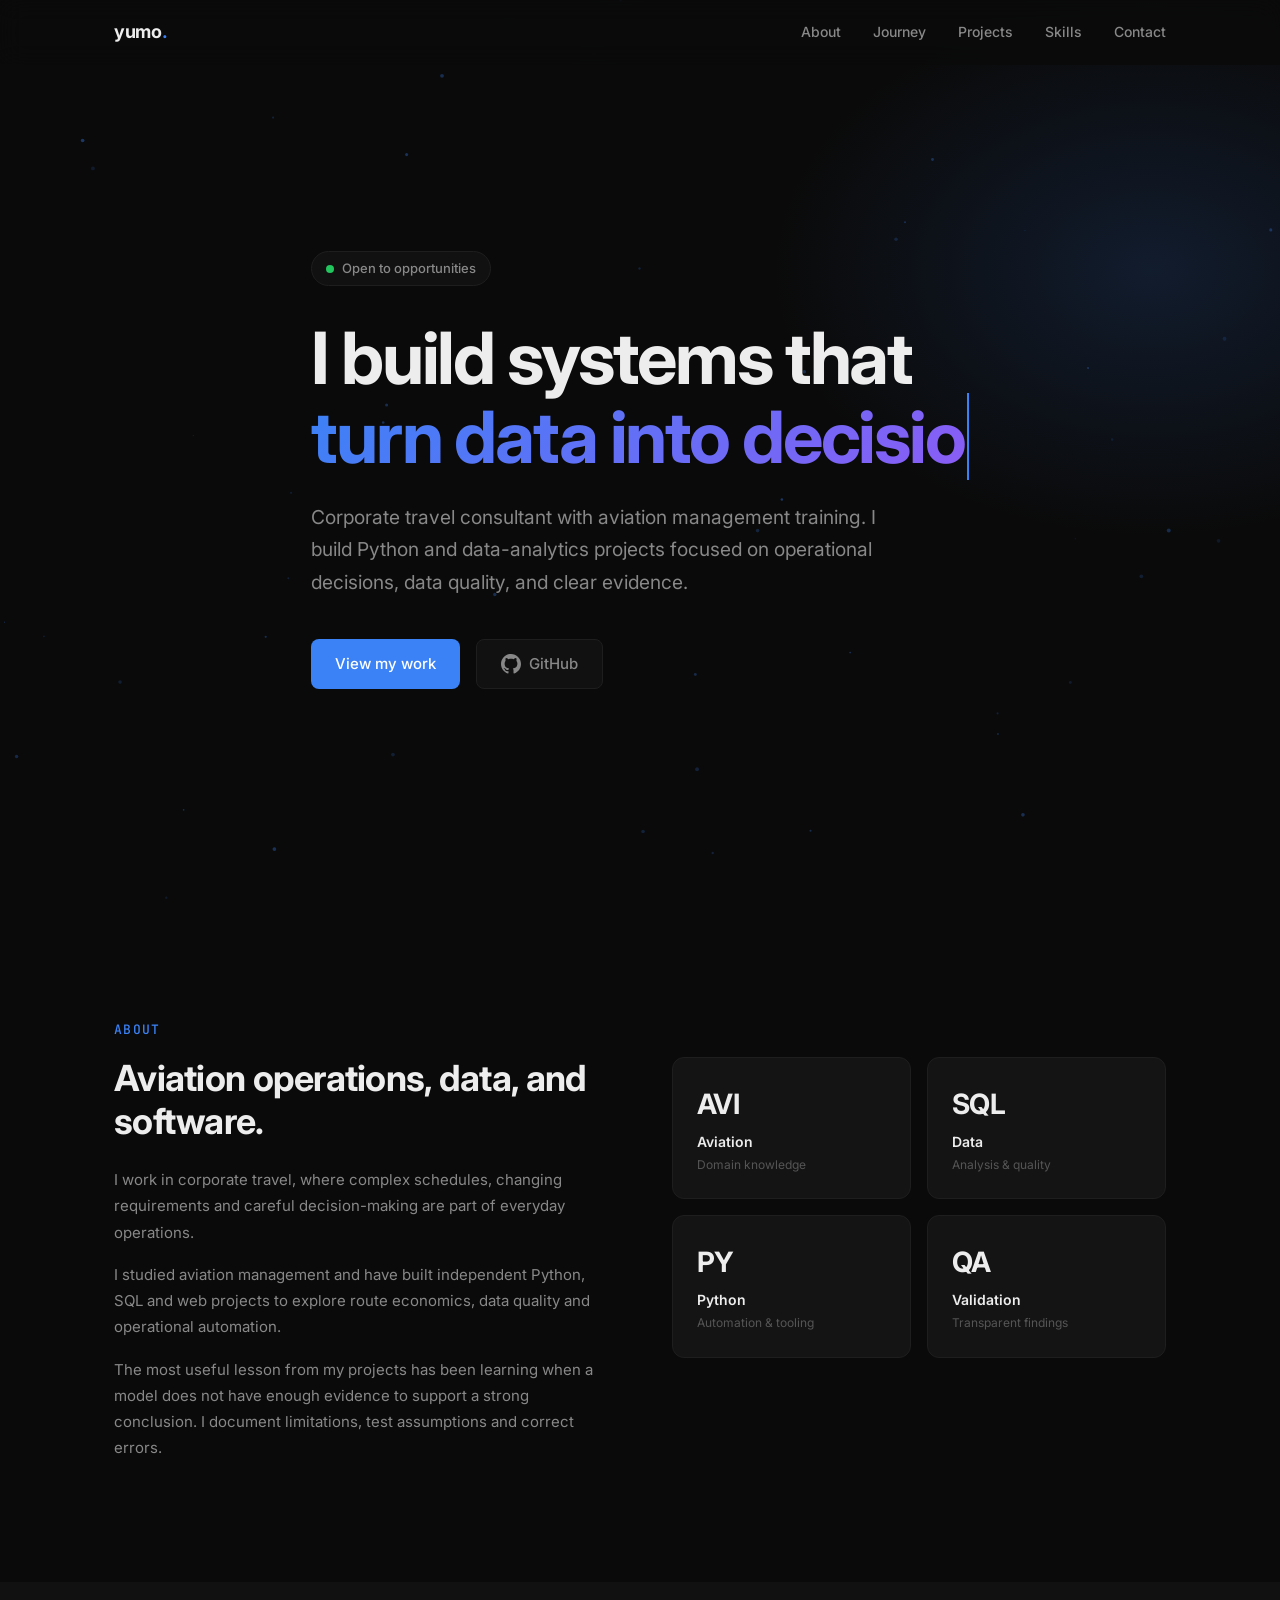
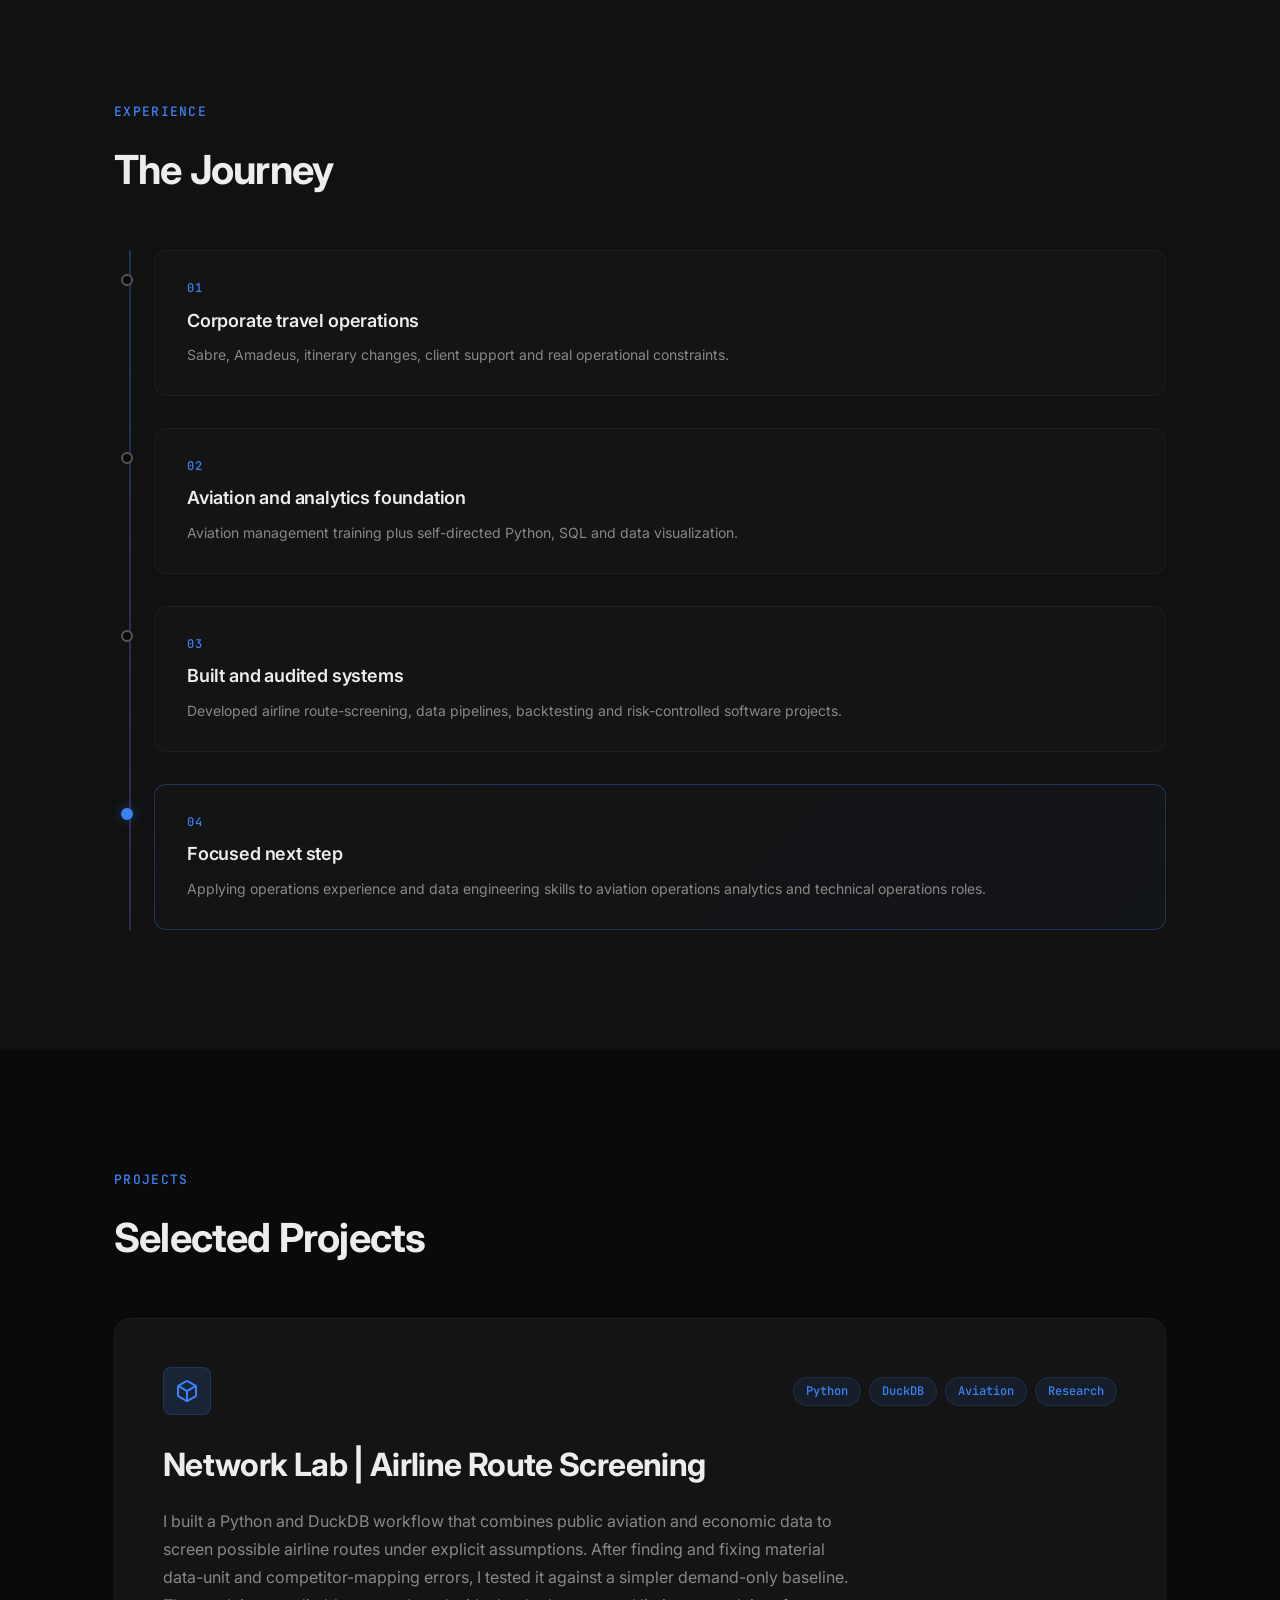
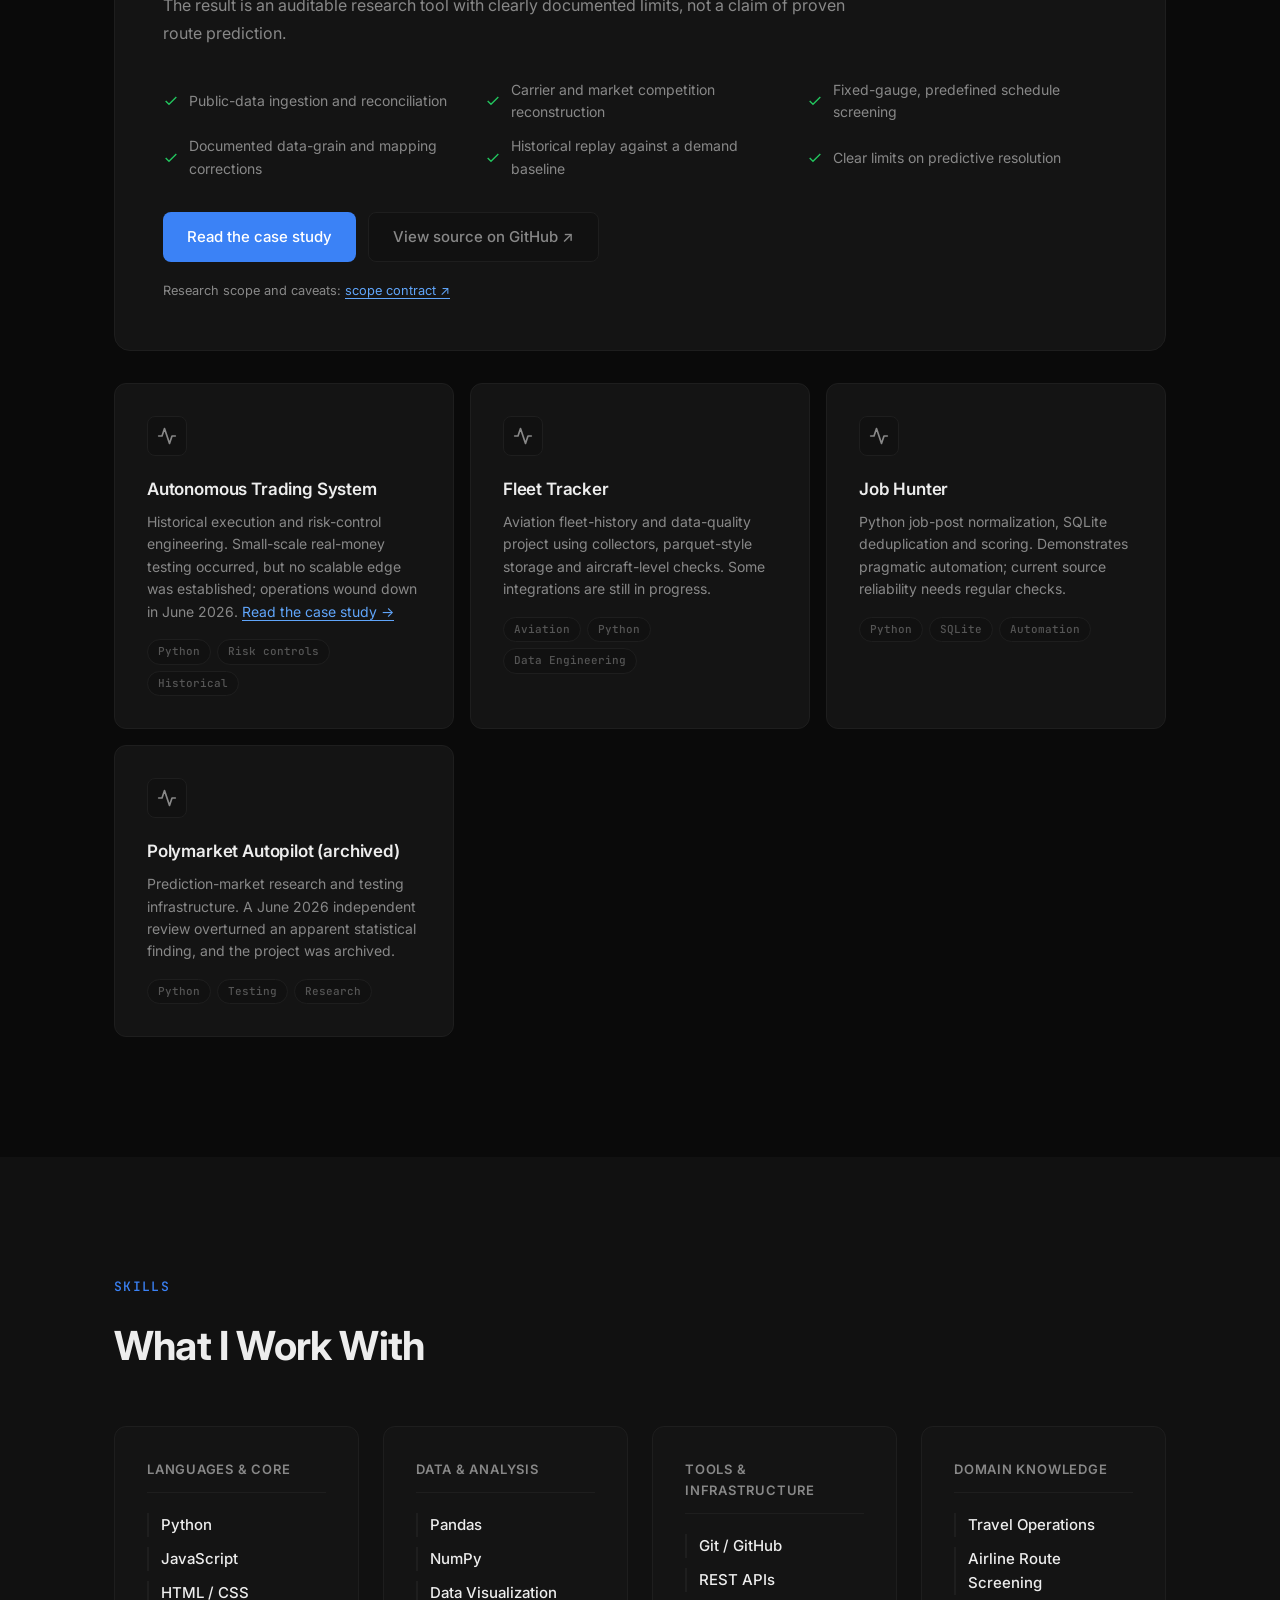
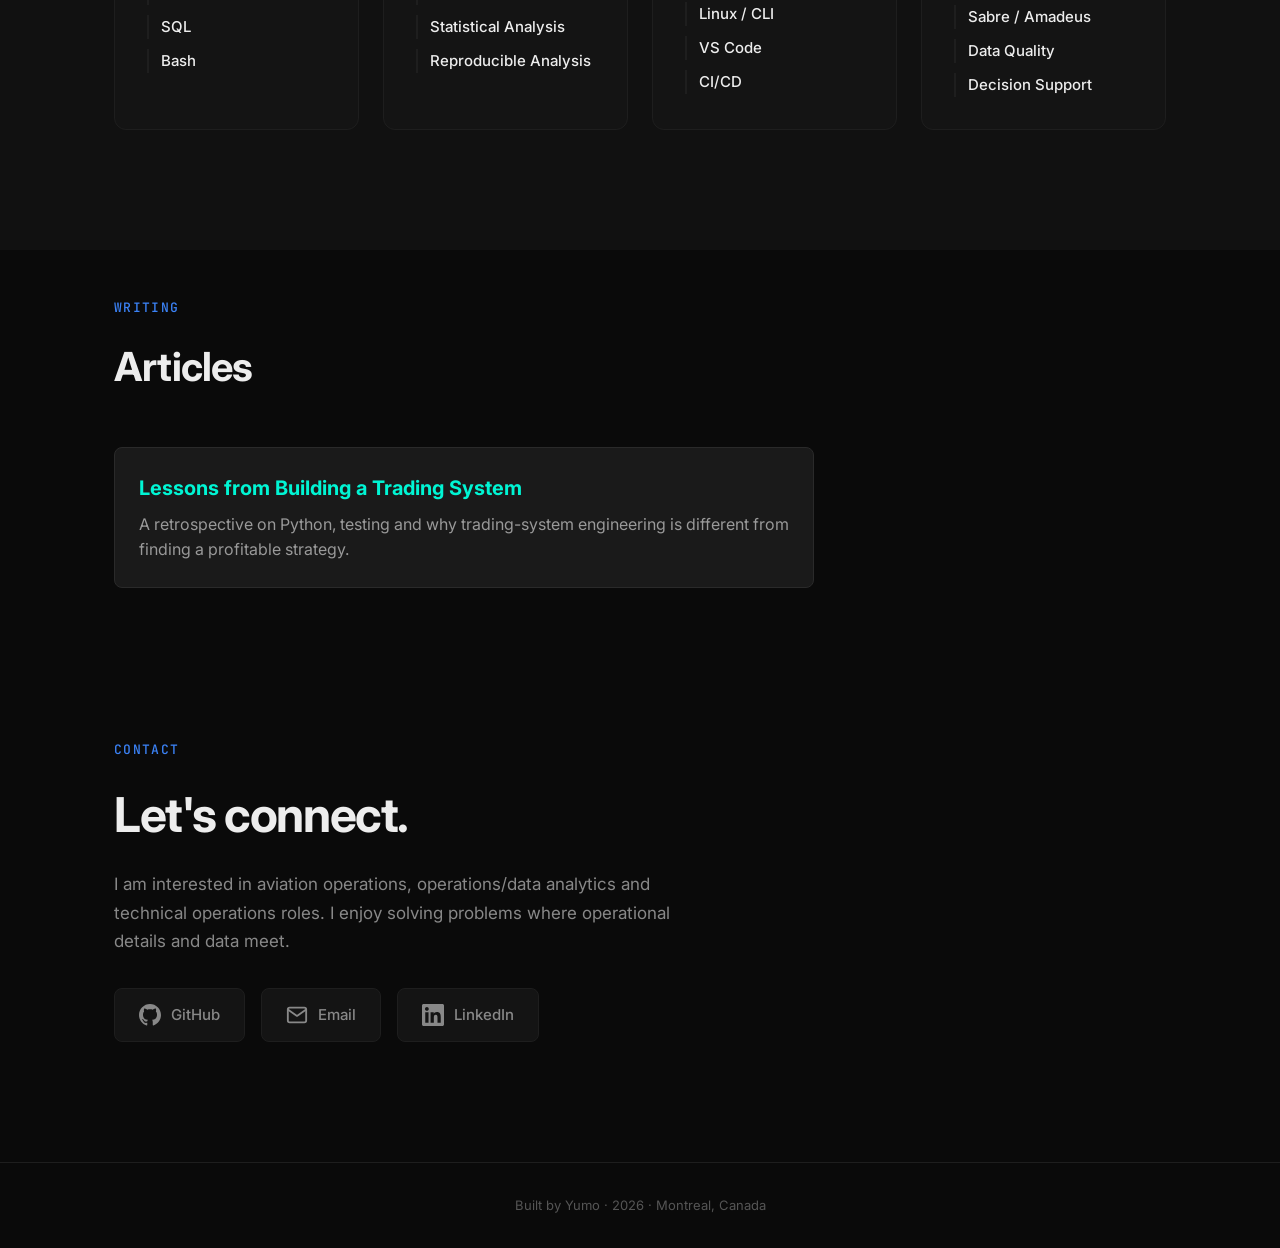
==== index.html @ 23a8e358 "Portfolio: publish archived ATS engineering case study" ====
<!DOCTYPE html>
<html lang="en">
<head>
<meta charset="utf-8"/>
<meta content="width=device-width, initial-scale=1.0" name="viewport"/>
<title>Yumo Xu | Aviation Operations &amp; Data Analytics</title>
<meta content="Yumo Xu — aviation operations and data analytics portfolio. Projects in airline route screening, Python, SQL, and decision-support systems." name="description"/>
<!-- Open Graph / Social Sharing -->
<meta content="website" property="og:type"/>
<meta content="https://yumorepos.github.io/" property="og:url"/>
<meta content="Yumo Xu | Aviation Operations &amp; Data Analytics" property="og:title"/>
<meta content="Aviation and operations experience meets practical Python, SQL, and reproducible data analytics." property="og:description"/>

<!-- Twitter Card -->
<meta content="summary" name="twitter:card"/>
<meta content="Yumo Xu | Aviation Operations &amp; Data Analytics" name="twitter:title"/>
<meta content="Projects in airline route screening, Python, SQL, and operational decision support." name="twitter:description"/>

<link href="https://fonts.googleapis.com" rel="preconnect"/>
<link crossorigin="" href="https://fonts.gstatic.com" rel="preconnect"/>
<link href="https://fonts.googleapis.com/css2?family=Inter:wght@400;500;600;700&amp;family=JetBrains+Mono:wght@400;500&amp;display=swap" rel="stylesheet"/>
<link href="style.css" rel="stylesheet"/>
<link href="data:image/svg+xml,&lt;svg xmlns='http://www.w3.org/2000/svg' viewBox='0 0 100 100'&gt;&lt;text y='.9em' font-size='90'&gt;⚡&lt;/text&gt;&lt;/svg&gt;" rel="icon"/>
</head>
<body>
<!-- Nav -->
<nav class="nav" id="nav">
<div class="nav-inner">
<a class="nav-logo" href="#">yumo<span class="accent">.</span></a>
<div class="nav-links">
<a href="#about">About</a>
<a href="#journey">Journey</a>
<a href="#projects">Projects</a>
<a href="#skills">Skills</a>
<a href="#contact">Contact</a>
</div>
<button aria-label="Menu" class="mobile-menu-btn" id="mobile-menu-btn">
<span></span><span></span><span></span>
</button>
</div>
<div class="mobile-menu" id="mobile-menu">
<a href="#about">About</a>
<a href="#journey">Journey</a>
<a href="#projects">Projects</a>
<a href="#skills">Skills</a>
<a href="#contact">Contact</a>
</div>
</nav>
<!-- Hero -->
<section class="hero" id="hero">
<canvas id="hero-particles"></canvas>
<div class="container hero-content">
<div class="hero-badge">
<span class="status-dot"></span>
        Open to opportunities
      </div>
<h1 class="hero-title">
        I build systems that<br/>
<span class="gradient-text typewriter" data-text="turn data into decisions."></span>
</h1>
<p class="hero-subtitle">Corporate travel consultant with aviation management training. I build Python and data-analytics projects focused on operational decisions, data quality, and clear evidence.</p>
<div class="hero-actions">
<a class="btn btn-primary" href="#projects">View my work</a>
<a class="btn btn-secondary" href="https://github.com/yumorepos" rel="noopener" target="_blank">
<svg fill="currentColor" height="20" viewbox="0 0 24 24" width="20"><path d="M12 0c-6.626 0-12 5.373-12 12 0 5.302 3.438 9.8 8.207 11.387.599.111.793-.261.793-.577v-2.234c-3.338.726-4.033-1.416-4.033-1.416-.546-1.387-1.333-1.756-1.333-1.756-1.089-.745.083-.729.083-.729 1.205.084 1.839 1.237 1.839 1.237 1.07 1.834 2.807 1.304 3.492.997.107-.775.418-1.305.762-1.604-2.665-.305-5.467-1.334-5.467-5.931 0-1.311.469-2.381 1.236-3.221-.124-.303-.535-1.524.117-3.176 0 0 1.008-.322 3.301 1.23.957-.266 1.983-.399 3.003-.404 1.02.005 2.047.138 3.006.404 2.291-1.552 3.297-1.23 3.297-1.23.653 1.653.242 2.874.118 3.176.77.84 1.235 1.911 1.235 3.221 0 4.609-2.807 5.624-5.479 5.921.43.372.823 1.102.823 2.222v3.293c0 .319.192.694.801.576 4.765-1.589 8.199-6.086 8.199-11.386 0-6.627-5.373-12-12-12z"></path></svg>
          GitHub
        </a>
</div>
</div>
<div class="hero-gradient"></div>
</section>
<!-- About -->
<section class="section" id="about">
<div class="container">
<div class="section-label">About</div>
<div class="about-grid">
<div class="about-content">
<h2>Aviation operations, data, and software.</h2>
<p>I work in corporate travel, where complex schedules, changing requirements and careful decision-making are part of everyday operations.</p>
<p>I studied aviation management and have built independent Python, SQL and web projects to explore route economics, data quality and operational automation.</p>
<p>The most useful lesson from my projects has been learning when a model does not have enough evidence to support a strong conclusion. I document limitations, test assumptions and correct errors.</p>
</div>
<div class="about-stats">
<div class="stat-card">
<div class="stat-number">AVI</div>
<div class="stat-label">Aviation</div>
<div class="stat-desc">Domain knowledge</div>
</div>
<div class="stat-card">
<div class="stat-number">SQL</div>
<div class="stat-label">Data</div>
<div class="stat-desc">Analysis &amp; quality</div>
</div>
<div class="stat-card">
<div class="stat-number">PY</div>
<div class="stat-label">Python</div>
<div class="stat-desc">Automation &amp; tooling</div>
</div>
<div class="stat-card">
<div class="stat-number">QA</div>
<div class="stat-label">Validation</div>
<div class="stat-desc">Transparent findings</div>
</div>
</div>
</div>
</div>
</section>
<!-- Journey / Timeline -->
<section class="section section-alt" id="journey">
<div class="container">
<div class="section-label">Experience</div>
<h2 class="section-title timeline-header">The Journey</h2>
<div class="timeline">
<div class="timeline-line"></div>
<div class="timeline-entries">
<div class="timeline-entry">
<div class="timeline-dot"></div>
<div class="timeline-card">
<div class="timeline-step">01</div>
<h3>Corporate travel operations</h3>
<p>Sabre, Amadeus, itinerary changes, client support and real operational constraints.</p>
</div>
</div>
<div class="timeline-entry">
<div class="timeline-dot"></div>
<div class="timeline-card">
<div class="timeline-step">02</div>
<h3>Aviation and analytics foundation</h3>
<p>Aviation management training plus self-directed Python, SQL and data visualization.</p>
</div>
</div>
<div class="timeline-entry">
<div class="timeline-dot"></div>
<div class="timeline-card">
<div class="timeline-step">03</div>
<h3>Built and audited systems</h3>
<p>Developed airline route-screening, data pipelines, backtesting and risk-controlled software projects.</p>
</div>
</div>
<div class="timeline-entry">
<div class="timeline-dot active"></div>
<div class="timeline-card active">
<div class="timeline-step">04</div>
<h3>Focused next step</h3>
<p>Applying operations experience and data engineering skills to aviation operations analytics and technical operations roles.</p>
</div>
</div>
</div>
</div>
</div>
</section>
<!-- Projects -->
<section class="section" id="projects">
<div class="container">
<div class="section-label">Projects</div>
<h2 class="section-title">Selected Projects</h2>
<!-- Featured Project -->
<div class="project-featured">
<div class="project-featured-header">
<div class="project-icon">
<svg fill="none" height="24" stroke="currentColor" stroke-linecap="round" stroke-linejoin="round" stroke-width="2" viewbox="0 0 24 24" width="24"><path d="M21 16V8a2 2 0 0 0-1-1.73l-7-4a2 2 0 0 0-2 0l-7 4A2 2 0 0 0 3 8v8a2 2 0 0 0 1 1.73l7 4a2 2 0 0 0 2 0l7-4A2 2 0 0 0 21 16z"></path><polyline points="3.27 6.96 12 12.01 20.73 6.96"></polyline><line x1="12" x2="12" y1="22.08" y2="12"></line></svg>
</div>
<div class="project-tags">
<span class="tag">Python</span>
<span class="tag">DuckDB</span>
<span class="tag">Aviation</span>
<span class="tag">Research</span>
</div>
</div>
<h3 class="project-featured-title">Network Lab | Airline Route Screening</h3>
<p class="project-featured-desc">I built a Python and DuckDB workflow that combines public aviation and economic data to screen possible airline routes under explicit assumptions. After finding and fixing material data-unit and competitor-mapping errors, I tested it against a simpler demand-only baseline. The result is an auditable research tool with clearly documented limits, not a claim of proven route prediction.</p>
<div class="project-features">
<div class="feature"><svg fill="none" height="16" stroke="currentColor" stroke-width="2" viewbox="0 0 24 24" width="16"><polyline points="20 6 9 17 4 12"></polyline></svg> Public-data ingestion and reconciliation</div>
<div class="feature"><svg fill="none" height="16" stroke="currentColor" stroke-width="2" viewbox="0 0 24 24" width="16"><polyline points="20 6 9 17 4 12"></polyline></svg> Carrier and market competition reconstruction</div>
<div class="feature"><svg fill="none" height="16" stroke="currentColor" stroke-width="2" viewbox="0 0 24 24" width="16"><polyline points="20 6 9 17 4 12"></polyline></svg> Fixed-gauge, predefined schedule screening</div>
<div class="feature"><svg fill="none" height="16" stroke="currentColor" stroke-width="2" viewbox="0 0 24 24" width="16"><polyline points="20 6 9 17 4 12"></polyline></svg> Documented data-grain and mapping corrections</div>
<div class="feature"><svg fill="none" height="16" stroke="currentColor" stroke-width="2" viewbox="0 0 24 24" width="16"><polyline points="20 6 9 17 4 12"></polyline></svg> Historical replay against a demand baseline</div>
<div class="feature"><svg fill="none" height="16" stroke="currentColor" stroke-width="2" viewbox="0 0 24 24" width="16"><polyline points="20 6 9 17 4 12"></polyline></svg> Clear limits on predictive resolution</div>
</div>
<div class="project-actions">
<a class="btn btn-primary" href="network-lab.html">Read the case study</a>
<a class="btn btn-secondary" href="https://github.com/yumorepos/network-lab" rel="noopener" target="_blank">View source on GitHub ↗</a>
</div><p class="featured-evidence">Research scope and caveats: <a href="https://github.com/yumorepos/network-lab/blob/main/docs/FINAL_SCOPE_CONTRACT.md" rel="noopener noreferrer" target="_blank">scope contract ↗</a></p>
</div>
<!-- More Projects -->
<div class="projects-grid"><div class="project-card"><div class="project-card-icon">
<svg fill="none" height="20" stroke="currentColor" stroke-linecap="round" stroke-linejoin="round" stroke-width="2" viewbox="0 0 24 24" width="20"><polyline points="22 12 18 12 15 21 9 3 6 12 2 12"></polyline></svg>
</div><h4><a href="https://github.com/yumorepos/autonomous-trading-system" rel="noopener" target="_blank">Autonomous Trading System</a></h4><p>Historical execution and risk-control engineering. Small-scale real-money testing occurred, but no scalable edge was established; operations wound down in June 2026. <a class="case-inline-link" href="case-study.html">Read the case study →</a></p><div class="project-card-tags"><span class="tag-sm">Python</span><span class="tag-sm">Risk controls</span><span class="tag-sm">Historical</span></div></div><div class="project-card"><div class="project-card-icon">
<svg fill="none" height="20" stroke="currentColor" stroke-linecap="round" stroke-linejoin="round" stroke-width="2" viewbox="0 0 24 24" width="20"><polyline points="22 12 18 12 15 21 9 3 6 12 2 12"></polyline></svg>
</div><h4><a href="https://github.com/yumorepos/fleet-tracker" rel="noopener" target="_blank">Fleet Tracker</a></h4><p>Aviation fleet-history and data-quality project using collectors, parquet-style storage and aircraft-level checks. Some integrations are still in progress.</p><div class="project-card-tags"><span class="tag-sm">Aviation</span><span class="tag-sm">Python</span><span class="tag-sm">Data Engineering</span></div></div><div class="project-card"><div class="project-card-icon">
<svg fill="none" height="20" stroke="currentColor" stroke-linecap="round" stroke-linejoin="round" stroke-width="2" viewbox="0 0 24 24" width="20"><polyline points="22 12 18 12 15 21 9 3 6 12 2 12"></polyline></svg>
</div><h4><a href="https://github.com/yumorepos/job-hunter" rel="noopener" target="_blank">Job Hunter</a></h4><p>Python job-post normalization, SQLite deduplication and scoring. Demonstrates pragmatic automation; current source reliability needs regular checks.</p><div class="project-card-tags"><span class="tag-sm">Python</span><span class="tag-sm">SQLite</span><span class="tag-sm">Automation</span></div></div><div class="project-card"><div class="project-card-icon">
<svg fill="none" height="20" stroke="currentColor" stroke-linecap="round" stroke-linejoin="round" stroke-width="2" viewbox="0 0 24 24" width="20"><polyline points="22 12 18 12 15 21 9 3 6 12 2 12"></polyline></svg>
</div><h4><a href="https://github.com/yumorepos/polymarket-autopilot" rel="noopener" target="_blank">Polymarket Autopilot (archived)</a></h4><p>Prediction-market research and testing infrastructure. A June 2026 independent review overturned an apparent statistical finding, and the project was archived.</p><div class="project-card-tags"><span class="tag-sm">Python</span><span class="tag-sm">Testing</span><span class="tag-sm">Research</span></div></div></div>
</div>
</section>
<!-- Skills -->
<section class="section section-alt" id="skills">
<div class="container">
<div class="section-label">Skills</div>
<h2 class="section-title">What I Work With</h2>
<div class="skills-grid">
<div class="skill-group">
<h4>Languages &amp; Core</h4>
<div class="skill-items">
<div class="skill-item">Python</div>
<div class="skill-item">JavaScript</div>
<div class="skill-item">HTML / CSS</div>
<div class="skill-item">SQL</div>
<div class="skill-item">Bash</div>
</div>
</div>
<div class="skill-group">
<h4>Data &amp; Analysis</h4>
<div class="skill-items">
<div class="skill-item">Pandas</div>
<div class="skill-item">NumPy</div>
<div class="skill-item">Data Visualization</div>
<div class="skill-item">Statistical Analysis</div>
<div class="skill-item">Reproducible Analysis</div>
</div>
</div>
<div class="skill-group">
<h4>Tools &amp; Infrastructure</h4>
<div class="skill-items">
<div class="skill-item">Git / GitHub</div>
<div class="skill-item">REST APIs</div>
<div class="skill-item">Linux / CLI</div>
<div class="skill-item">VS Code</div>
<div class="skill-item">CI/CD</div>
</div>
</div>
<div class="skill-group">
<h4>Domain Knowledge</h4>
<div class="skill-items">
<div class="skill-item">Travel Operations</div>
<div class="skill-item">Airline Route Screening</div>
<div class="skill-item">Sabre / Amadeus</div>
<div class="skill-item">Data Quality</div>
<div class="skill-item">Decision Support</div>
</div>
</div>
</div>
</div>
</section>
<!-- Writing -->
<section class="section" style="padding-top:3rem;padding-bottom:2rem;">
<div class="container">
<div class="section-label">Writing</div>
<h2 class="section-title">Articles</h2>
<div style="max-width:700px;">
<a href="https://www.linkedin.com/feed/update/urn:li:activity:7436191286480498688/" rel="noopener" style="display:block;padding:1.5rem;background:#1a1a1a;border-radius:8px;border:1px solid #2a2a2a;text-decoration:none;transition:all 0.2s;" target="_blank">
<h3 style="color:#00f5d4;margin:0 0 0.5rem 0;font-size:1.25rem;">Lessons from Building a Trading System</h3>
<p style="color:#999;margin:0;line-height:1.6;">A retrospective on Python, testing and why trading-system engineering is different from finding a profitable strategy.</p>
</a>
</div>
</div>
</section>
<!-- Contact -->
<section class="section" id="contact">
<div class="container">
<div class="contact-block">
<div class="section-label">Contact</div>
<h2>Let's connect.</h2>
<p>I am interested in aviation operations, operations/data analytics and technical operations roles. I enjoy solving problems where operational details and data meet.</p>
<div class="contact-links">
<a class="contact-link" href="https://github.com/yumorepos" rel="noopener" target="_blank">
<svg fill="currentColor" height="22" viewbox="0 0 24 24" width="22"><path d="M12 0c-6.626 0-12 5.373-12 12 0 5.302 3.438 9.8 8.207 11.387.599.111.793-.261.793-.577v-2.234c-3.338.726-4.033-1.416-4.033-1.416-.546-1.387-1.333-1.756-1.333-1.756-1.089-.745.083-.729.083-.729 1.205.084 1.839 1.237 1.839 1.237 1.07 1.834 2.807 1.304 3.492.997.107-.775.418-1.305.762-1.604-2.665-.305-5.467-1.334-5.467-5.931 0-1.311.469-2.381 1.236-3.221-.124-.303-.535-1.524.117-3.176 0 0 1.008-.322 3.301 1.23.957-.266 1.983-.399 3.003-.404 1.02.005 2.047.138 3.006.404 2.291-1.552 3.297-1.23 3.297-1.23.653 1.653.242 2.874.118 3.176.77.84 1.235 1.911 1.235 3.221 0 4.609-2.807 5.624-5.479 5.921.43.372.823 1.102.823 2.222v3.293c0 .319.192.694.801.576 4.765-1.589 8.199-6.086 8.199-11.386 0-6.627-5.373-12-12-12z"></path></svg>
            GitHub
          </a>
<a class="contact-link" href="mailto:Yumo.hsu@gmail.com">
<svg fill="none" height="22" stroke="currentColor" stroke-linecap="round" stroke-linejoin="round" stroke-width="2" viewbox="0 0 24 24" width="22"><path d="M4 4h16c1.1 0 2 .9 2 2v12c0 1.1-.9 2-2 2H4c-1.1 0-2-.9-2-2V6c0-1.1.9-2 2-2z"></path><polyline points="22,6 12,13 2,6"></polyline></svg>
            Email
          </a>
<a class="contact-link" href="https://linkedin.com/in/yumo-xu-1589b7326" rel="noopener" target="_blank">
<svg fill="currentColor" height="22" viewbox="0 0 24 24" width="22"><path d="M20.447 20.452h-3.554v-5.569c0-1.328-.027-3.037-1.852-3.037-1.853 0-2.136 1.445-2.136 2.939v5.667H9.351V9h3.414v1.561h.046c.477-.9 1.637-1.85 3.37-1.85 3.601 0 4.267 2.37 4.267 5.455v6.286zM5.337 7.433c-1.144 0-2.063-.926-2.063-2.065 0-1.138.92-2.063 2.063-2.063 1.14 0 2.064.925 2.064 2.063 0 1.139-.925 2.065-2.064 2.065zm1.782 13.019H3.555V9h3.564v11.452zM22.225 0H1.771C.792 0 0 .774 0 1.729v20.542C0 23.227.792 24 1.771 24h20.451C23.2 24 24 23.227 24 22.271V1.729C24 .774 23.2 0 22.222 0h.003z"></path></svg>
            LinkedIn
          </a>
</div>
</div>
</div>
</section>
<!-- Footer -->
<footer class="footer">
<div class="container">
<p>Built by Yumo · <span id="year"></span> · Montreal, Canada</p>
</div>
</footer>
<script src="main.js"></script>
</body>
</html>
---- style.css ----
/* ============================================
   YUMO — Portfolio Styles
   Design: Minimal, dark, developer-focused
   Inspired by: linear.app, vercel.com
   ============================================ */

/* --- Reset & Base --- */
*, *::before, *::after {
  margin: 0;
  padding: 0;
  box-sizing: border-box;
}

:root {
  --bg: #0a0a0a;
  --bg-elevated: #111111;
  --bg-card: #141414;
  --bg-card-hover: #1a1a1a;
  --border: #1e1e1e;
  --border-hover: #2a2a2a;
  --text: #ededed;
  --text-secondary: #888888;
  --text-tertiary: #555555;
  --accent: #3b82f6;
  --accent-hover: #60a5fa;
  --accent-glow: rgba(59, 130, 246, 0.15);
  --gradient-1: #3b82f6;
  --gradient-2: #8b5cf6;
  --green: #22c55e;
  --radius: 8px;
  --radius-lg: 12px;
  --radius-xl: 16px;
  --font: 'Inter', -apple-system, BlinkMacSystemFont, 'Segoe UI', sans-serif;
  --mono: 'JetBrains Mono', 'Fira Code', monospace;
  --max-width: 1100px;
  --transition: 0.2s ease;
}

html {
  scroll-behavior: smooth;
  -webkit-font-smoothing: antialiased;
  -moz-osx-font-smoothing: grayscale;
}

body {
  font-family: var(--font);
  background: var(--bg);
  color: var(--text);
  line-height: 1.6;
  overflow-x: hidden;
}

a {
  color: inherit;
  text-decoration: none;
}

img {
  max-width: 100%;
  display: block;
}

/* --- Utilities --- */
.container {
  max-width: var(--max-width);
  margin: 0 auto;
  padding: 0 24px;
}

.gradient-text {
  background: linear-gradient(135deg, var(--gradient-1), var(--gradient-2));
  -webkit-background-clip: text;
  -webkit-text-fill-color: transparent;
  background-clip: text;
}

.accent {
  color: var(--accent);
}

/* --- Page Load Animation --- */
body:not(.loaded) .hero-content {
  opacity: 0;
  transform: translateY(30px);
}

body.loaded .hero-content {
  opacity: 1;
  transform: translateY(0);
  transition: opacity 0.8s ease, transform 0.8s ease;
}

/* --- Nav --- */
.nav {
  position: fixed;
  top: 0;
  left: 0;
  right: 0;
  z-index: 100;
  background: rgba(10, 10, 10, 0.8);
  backdrop-filter: blur(12px);
  -webkit-backdrop-filter: blur(12px);
  border-bottom: 1px solid var(--border);
  transition: background var(--transition);
}

.nav-inner {
  max-width: var(--max-width);
  margin: 0 auto;
  padding: 0 24px;
  height: 64px;
  display: flex;
  align-items: center;
  justify-content: space-between;
}

.nav-logo {
  font-weight: 700;
  font-size: 1.125rem;
  letter-spacing: -0.02em;
  transition: text-shadow 0.3s ease;
}

.nav-logo:hover {
  text-shadow: 0 0 12px var(--accent-glow), 0 0 24px rgba(59, 130, 246, 0.1);
}

.nav-links {
  display: flex;
  gap: 32px;
}

.nav-links a {
  font-size: 0.875rem;
  color: var(--text-secondary);
  transition: color var(--transition);
  font-weight: 500;
}

.nav-links a:hover {
  color: var(--text);
}

/* Mobile menu button */
.mobile-menu-btn {
  display: none;
  flex-direction: column;
  gap: 5px;
  background: none;
  border: none;
  cursor: pointer;
  padding: 4px;
}

.mobile-menu-btn span {
  display: block;
  width: 20px;
  height: 2px;
  background: var(--text-secondary);
  border-radius: 2px;
  transition: all 0.3s ease;
}

.mobile-menu-btn.active span:nth-child(1) {
  transform: rotate(45deg) translate(5px, 5px);
}

.mobile-menu-btn.active span:nth-child(2) {
  opacity: 0;
}

.mobile-menu-btn.active span:nth-child(3) {
  transform: rotate(-45deg) translate(5px, -5px);
}

.mobile-menu {
  display: none;
  flex-direction: column;
  padding: 16px 24px 24px;
  gap: 16px;
  border-top: 1px solid var(--border);
}

.mobile-menu.active {
  display: flex;
}

.mobile-menu a {
  font-size: 1rem;
  color: var(--text-secondary);
  font-weight: 500;
  transition: color var(--transition);
}

.mobile-menu a:hover {
  color: var(--text);
}

/* --- Hero --- */
.hero {
  overflow: hidden; /* Clamps the decorative radial glow on narrow screens */
  min-height: 100vh;
  display: flex;
  align-items: center;
  position: relative;
  padding: 120px 0 80px;
}

#hero-particles {
  position: absolute;
  top: 0;
  left: 0;
  width: 100%;
  height: 100%;
  pointer-events: none;
  z-index: 0;
}

.hero-content {
  position: relative;
  z-index: 1;
}

.hero-badge {
  display: inline-flex;
  align-items: center;
  gap: 8px;
  padding: 6px 14px;
  background: var(--bg-elevated);
  border: 1px solid var(--border);
  border-radius: 999px;
  font-size: 0.8125rem;
  color: var(--text-secondary);
  font-weight: 500;
  margin-bottom: 32px;
}

.status-dot {
  width: 8px;
  height: 8px;
  background: var(--green);
  border-radius: 50%;
  animation: pulse 2s ease-in-out infinite;
}

@keyframes pulse {
  0%, 100% { opacity: 1; }
  50% { opacity: 0.4; }
}

.hero-title {
  font-size: clamp(2.5rem, 6vw, 4.5rem);
  font-weight: 700;
  letter-spacing: -0.03em;
  line-height: 1.1;
  margin-bottom: 24px;
}

/* Typewriter cursor */
.typewriter {
  border-right: 2px solid var(--accent);
  padding-right: 2px;
  animation: blink-cursor 0.8s step-end infinite;
}

.typewriter.typing-done {
  animation: blink-cursor 1s step-end infinite;
}

@keyframes blink-cursor {
  50% { border-color: transparent; }
}

.hero-subtitle {
  font-size: clamp(1rem, 2vw, 1.2rem);
  color: var(--text-secondary);
  max-width: 600px;
  line-height: 1.7;
  margin-bottom: 40px;
}

.hero-actions {
  display: flex;
  gap: 16px;
  flex-wrap: wrap;
}

.hero-gradient {
  position: absolute;
  top: 0;
  right: -20%;
  width: 60%;
  height: 60%;
  background: radial-gradient(ellipse at center, var(--accent-glow) 0%, transparent 70%);
  pointer-events: none;
  z-index: 0;
}

/* --- Buttons --- */
.btn {
  display: inline-flex;
  align-items: center;
  gap: 8px;
  padding: 12px 24px;
  border-radius: var(--radius);
  font-size: 0.9375rem;
  font-weight: 500;
  font-family: var(--font);
  cursor: pointer;
  transition: all var(--transition);
  border: none;
  text-decoration: none;
}

.btn-primary {
  background: var(--accent);
  color: white;
}

.btn-primary:hover {
  background: var(--accent-hover);
  transform: translateY(-1px);
  box-shadow: 0 4px 20px rgba(59, 130, 246, 0.3);
}

.btn-secondary {
  background: var(--bg-elevated);
  color: var(--text-secondary);
  border: 1px solid var(--border);
}

.btn-secondary:hover {
  color: var(--text);
  border-color: var(--border-hover);
  transform: translateY(-1px);
}

/* --- Sections --- */
.section {
  padding: 120px 0;
}

.section-alt {
  background: var(--bg-elevated);
}

.section-label {
  font-family: var(--mono);
  font-size: 0.8125rem;
  font-weight: 500;
  color: var(--accent);
  text-transform: uppercase;
  letter-spacing: 0.1em;
  margin-bottom: 16px;
}

.section-title {
  font-size: clamp(1.75rem, 4vw, 2.5rem);
  font-weight: 700;
  letter-spacing: -0.02em;
  margin-bottom: 48px;
}

/* --- About --- */
.about-grid {
  display: grid;
  grid-template-columns: 1fr 1fr;
  gap: 64px;
  align-items: start;
}

.about-content h2 {
  font-size: clamp(1.75rem, 3.5vw, 2.25rem);
  font-weight: 700;
  letter-spacing: -0.02em;
  margin-bottom: 24px;
  line-height: 1.2;
}

.about-content p {
  color: var(--text-secondary);
  margin-bottom: 16px;
  line-height: 1.75;
  font-size: 0.9375rem;
}

.about-content p:last-child {
  margin-bottom: 0;
}

.about-stats {
  display: grid;
  grid-template-columns: 1fr 1fr;
  gap: 16px;
}

.stat-card {
  background: var(--bg-card);
  border: 1px solid var(--border);
  border-radius: var(--radius-lg);
  padding: 24px;
  transition: border-color var(--transition), box-shadow var(--transition), transform var(--transition);
}

.stat-card:hover {
  border-color: var(--border-hover);
  box-shadow: 0 4px 24px rgba(59, 130, 246, 0.08);
  transform: translateY(-2px);
}

.stat-number {
  font-size: 1.75rem;
  font-weight: 700;
  letter-spacing: -0.02em;
  margin-bottom: 4px;
}

.stat-label {
  font-size: 0.875rem;
  font-weight: 600;
  margin-bottom: 2px;
}

.stat-desc {
  font-size: 0.75rem;
  color: var(--text-tertiary);
}

/* --- Timeline / Journey --- */
.timeline {
  position: relative;
  padding-left: 40px;
}

.timeline-line {
  position: absolute;
  left: 15px;
  top: 0;
  bottom: 0;
  width: 2px;
  background: linear-gradient(to bottom, var(--accent), var(--gradient-2));
  opacity: 0.3;
}

.timeline-entries {
  display: flex;
  flex-direction: column;
  gap: 32px;
}

.timeline-entry {
  position: relative;
}

.timeline-dot {
  position: absolute;
  left: -33px;
  top: 24px;
  width: 12px;
  height: 12px;
  border-radius: 50%;
  background: var(--bg);
  border: 2px solid var(--text-tertiary);
  z-index: 1;
  transition: all 0.3s ease;
}

.timeline-dot.active {
  border-color: var(--accent);
  background: var(--accent);
  box-shadow: 0 0 12px rgba(59, 130, 246, 0.4);
}

.timeline-card {
  background: var(--bg-card);
  border: 1px solid var(--border);
  border-radius: var(--radius-lg);
  padding: 28px 32px;
  transition: border-color var(--transition), box-shadow var(--transition), transform var(--transition);
}

.timeline-card:hover {
  border-color: var(--border-hover);
  box-shadow: 0 4px 24px rgba(59, 130, 246, 0.06);
  transform: translateX(4px);
}

.timeline-card.active {
  border-color: rgba(59, 130, 246, 0.3);
  background: linear-gradient(135deg, var(--bg-card) 0%, rgba(59, 130, 246, 0.03) 100%);
}

.timeline-step {
  font-family: var(--mono);
  font-size: 0.75rem;
  font-weight: 500;
  color: var(--accent);
  margin-bottom: 8px;
  letter-spacing: 0.05em;
}

.timeline-card h3 {
  font-size: 1.125rem;
  font-weight: 600;
  margin-bottom: 8px;
  letter-spacing: -0.01em;
}

.timeline-card p {
  font-size: 0.875rem;
  color: var(--text-secondary);
  line-height: 1.7;
}

/* --- Projects --- */
.project-featured {
  background: var(--bg-card);
  border: 1px solid var(--border);
  border-radius: var(--radius-xl);
  padding: 48px;
  margin-bottom: 32px;
  transition: border-color var(--transition), box-shadow var(--transition);
}

.project-featured:hover {
  border-color: var(--border-hover);
  box-shadow: 0 8px 32px rgba(59, 130, 246, 0.08);
}

.project-featured-header {
  display: flex;
  align-items: center;
  justify-content: space-between;
  margin-bottom: 24px;
  flex-wrap: wrap;
  gap: 16px;
}

.project-icon {
  width: 48px;
  height: 48px;
  background: var(--accent-glow);
  border: 1px solid rgba(59, 130, 246, 0.2);
  border-radius: var(--radius);
  display: flex;
  align-items: center;
  justify-content: center;
  color: var(--accent);
}

.project-tags {
  display: flex;
  gap: 8px;
  flex-wrap: wrap;
}

.tag {
  padding: 4px 12px;
  background: rgba(59, 130, 246, 0.1);
  border: 1px solid rgba(59, 130, 246, 0.15);
  border-radius: 999px;
  font-size: 0.75rem;
  font-weight: 500;
  color: var(--accent);
  font-family: var(--mono);
}

.project-featured-title {
  font-size: clamp(1.5rem, 3vw, 2rem);
  font-weight: 700;
  letter-spacing: -0.02em;
  margin-bottom: 16px;
}

.project-featured-desc {
  color: var(--text-secondary);
  font-size: 1rem;
  line-height: 1.75;
  margin-bottom: 32px;
  max-width: 700px;
}

.project-features {
  display: grid;
  grid-template-columns: repeat(auto-fit, minmax(250px, 1fr));
  gap: 12px;
  margin-bottom: 32px;
}

.feature {
  display: flex;
  align-items: center;
  gap: 10px;
  font-size: 0.875rem;
  color: var(--text-secondary);
}

.feature svg {
  color: var(--green);
  flex-shrink: 0;
}

.project-actions {
  display: flex;
  gap: 12px;
}

/* Project cards grid */
.projects-grid {
  display: grid;
  grid-template-columns: repeat(auto-fit, minmax(300px, 1fr));
  gap: 16px;
}

.project-card {
  background: var(--bg-card);
  border: 1px solid var(--border);
  border-radius: var(--radius-lg);
  padding: 32px;
  transition: all var(--transition);
}

.project-card:hover {
  border-color: var(--border-hover);
  transform: translateY(-4px);
  box-shadow: 0 8px 32px rgba(59, 130, 246, 0.1);
}

.project-card-icon {
  width: 40px;
  height: 40px;
  background: var(--bg-elevated);
  border: 1px solid var(--border);
  border-radius: var(--radius);
  display: flex;
  align-items: center;
  justify-content: center;
  color: var(--text-secondary);
  margin-bottom: 20px;
}

.project-card h4 {
  font-size: 1.0625rem;
  font-weight: 600;
  margin-bottom: 8px;
  letter-spacing: -0.01em;
}

.project-card p {
  font-size: 0.875rem;
  color: var(--text-secondary);
  line-height: 1.6;
  margin-bottom: 16px;
}

.project-card-tags {
  display: flex;
  gap: 6px;
  flex-wrap: wrap;
}

.tag-sm {
  padding: 3px 10px;
  background: var(--bg-elevated);
  border: 1px solid var(--border);
  border-radius: 999px;
  font-size: 0.6875rem;
  color: var(--text-tertiary);
  font-family: var(--mono);
  font-weight: 500;
}

/* --- Skills --- */
.skills-grid {
  display: grid;
  grid-template-columns: repeat(auto-fit, minmax(240px, 1fr));
  gap: 24px;
}

.skill-group {
  background: var(--bg-card);
  border: 1px solid var(--border);
  border-radius: var(--radius-lg);
  padding: 32px;
  transition: border-color var(--transition), box-shadow var(--transition), transform var(--transition);
}

.skill-group:hover {
  border-color: var(--border-hover);
  box-shadow: 0 4px 24px rgba(59, 130, 246, 0.06);
  transform: translateY(-2px);
}

.skill-group h4 {
  font-size: 0.8125rem;
  font-weight: 600;
  text-transform: uppercase;
  letter-spacing: 0.06em;
  color: var(--text-secondary);
  margin-bottom: 20px;
  padding-bottom: 12px;
  border-bottom: 1px solid var(--border);
}

.skill-items {
  display: flex;
  flex-direction: column;
  gap: 10px;
}

.skill-item {
  font-size: 0.9375rem;
  font-weight: 500;
  color: var(--text);
  padding-left: 12px;
  border-left: 2px solid var(--border);
  transition: border-color var(--transition), padding-left var(--transition);
}

.skill-item:hover {
  border-left-color: var(--accent);
  padding-left: 16px;
}

/* --- Contact --- */
.contact-block {
  max-width: 600px;
}

.contact-block h2 {
  font-size: clamp(2rem, 4vw, 3rem);
  font-weight: 700;
  letter-spacing: -0.03em;
  margin-bottom: 16px;
}

.contact-block p {
  color: var(--text-secondary);
  font-size: 1.0625rem;
  line-height: 1.7;
  margin-bottom: 32px;
}

.contact-links {
  display: flex;
  gap: 16px;
  flex-wrap: wrap;
}

.contact-link {
  display: inline-flex;
  align-items: center;
  gap: 10px;
  padding: 14px 24px;
  background: var(--bg-card);
  border: 1px solid var(--border);
  border-radius: var(--radius);
  font-size: 0.9375rem;
  font-weight: 500;
  color: var(--text-secondary);
  transition: all var(--transition);
}

.contact-link:hover {
  color: var(--text);
  border-color: var(--border-hover);
  transform: translateY(-2px);
  box-shadow: 0 4px 16px rgba(59, 130, 246, 0.08);
}

/* --- Footer --- */
.footer {
  padding: 32px 0;
  border-top: 1px solid var(--border);
}

.footer p {
  font-size: 0.8125rem;
  color: var(--text-tertiary);
  text-align: center;
}

/* --- Scroll Animations --- */
.fade-in {
  opacity: 0;
  transform: translateY(24px);
  transition: opacity 0.6s ease, transform 0.6s ease;
}

.fade-in.visible {
  opacity: 1;
  transform: translateY(0);
}

/* --- Selection --- */
::selection {
  background: var(--accent);
  color: white;
}

/* --- Scrollbar --- */
::-webkit-scrollbar {
  width: 8px;
}

::-webkit-scrollbar-track {
  background: var(--bg);
}

::-webkit-scrollbar-thumb {
  background: var(--border-hover);
  border-radius: 4px;
}

::-webkit-scrollbar-thumb:hover {
  background: var(--text-tertiary);
}

/* ============================================
   Responsive
   ============================================ */

@media (max-width: 768px) {
  .nav-links {
    display: none;
  }

  .mobile-menu-btn {
    display: flex;
  }

  .hero {
    padding: 100px 0 60px;
  }

  .hero-title {
    font-size: 2.25rem;
  }

  .about-grid {
    grid-template-columns: 1fr;
    gap: 48px;
  }

  .about-stats {
    grid-template-columns: 1fr 1fr;
    gap: 12px;
  }

  .project-featured {
    padding: 28px;
  }

  .project-features {
    grid-template-columns: 1fr;
  }

  .projects-grid {
    grid-template-columns: 1fr;
  }

  .skills-grid {
    grid-template-columns: 1fr 1fr;
    gap: 12px;
  }

  .skill-group {
    padding: 24px;
  }

  .section {
    padding: 80px 0;
  }

  .contact-links {
    flex-direction: column;
  }

  .contact-link {
    justify-content: center;
  }

  /* Timeline mobile */
  .timeline {
    padding-left: 32px;
  }

  .timeline-line {
    left: 11px;
  }

  .timeline-dot {
    left: -27px;
    width: 10px;
    height: 10px;
  }

  .timeline-card {
    padding: 20px 24px;
  }
}

@media (max-width: 480px) {
  .about-stats {
    grid-template-columns: 1fr;
  }

  .skills-grid {
    grid-template-columns: 1fr;
  }

  .hero-actions {
    flex-direction: column;
  }

  .btn {
    justify-content: center;
    width: 100%;
  }

  .stat-card {
    padding: 20px;
  }
}


/* Network Lab case study — matching the existing portfolio system */
.featured-evidence { margin-top: 1.2rem; font-size: .8rem; color: var(--text-secondary); }
.featured-evidence a, .case-inline-link { color: var(--accent-hover); text-decoration: underline; text-underline-offset: 3px; }
.case-page { overflow-x: hidden; }
.case-nav .case-back { color: var(--text-secondary); font-size: .88rem; }
.case-nav .case-back:hover { color: var(--text); }
.case-main { padding: 64px 0 0; }
.case-container { max-width: 920px; }
.case-hero { padding: 88px 0 42px; }
.case-hero h1 { font-size: clamp(3.2rem, 9vw, 5.6rem); line-height: 1.08; font-weight: 700; letter-spacing: -.055em; margin: 14px 0 22px; }
.case-dot { color: var(--accent); }
.case-lede { font-size: clamp(1.14rem, 2.6vw, 1.42rem); max-width: 720px; line-height: 1.5; color: var(--text-secondary); }
.case-tags { display: flex; flex-wrap: wrap; gap: 9px; margin-top: 27px; }
.case-actions { display: flex; flex-wrap: wrap; align-items: center; gap: 12px; margin-top: 32px; }
.case-snapshot { display: grid; grid-template-columns: repeat(3, minmax(0, 1fr)); border: 1px solid var(--border-hover); background: var(--bg-card); border-radius: var(--radius-xl); overflow: hidden; margin: 0 0 68px; }
.case-snapshot > div { padding: 22px 23px; min-width: 0; }
.case-snapshot > div + div { border-left: 1px solid var(--border-hover); }
.case-mini-label { display: block; color: var(--accent-hover); font: 500 .7rem/1.4 var(--mono); letter-spacing: .11em; margin-bottom: 10px; }
.case-snapshot strong { display: block; font-size: .91rem; font-weight: 600; line-height: 1.45; }
.case-article { max-width: 780px; margin: 0 auto; }
.case-article section { margin-bottom: 58px; }
.case-article h2 { font-size: clamp(1.3rem, 2.8vw, 1.7rem); font-weight: 700; letter-spacing: -.025em; margin-bottom: 17px; line-height: 1.32; }
.case-article p { font-size: .99rem; color: var(--text-secondary); line-height: 1.9; margin-bottom: 16px; }
.case-article strong { color: var(--text); font-weight: 600; }
.case-article em { color: var(--text); }
.case-process { display: grid; grid-template-columns: repeat(3, minmax(0,1fr)); border: 1px solid var(--border-hover); border-radius: var(--radius-lg); background: var(--bg-card); margin-top: 26px; overflow: hidden; }
.case-process > div { display: flex; flex-direction: column; gap: 9px; padding: 22px; min-width: 0; }
.case-process > div + div { border-left: 1px solid var(--border-hover); }
.case-process span { color: var(--accent-hover); font: 500 .8rem var(--mono); }
.case-process strong { font-size: .92rem; line-height: 1.35; }
.case-process small { color: var(--text-secondary); font-size: .75rem; line-height: 1.5; }
.case-article .case-finding { background: linear-gradient(130deg, rgba(59,130,246,.11),rgba(139,92,246,.04)); border: 1px solid rgba(59,130,246,.23); border-radius: var(--radius-xl); padding: 33px 35px 23px; margin-left: -10px; margin-right: -10px; }
.case-method { border-top: 1px solid var(--border-hover); padding-top: 36px; }
.case-source-links { display: flex; gap: 14px 26px; flex-wrap: wrap; padding-top: 8px; }
.case-source-links a { color: var(--accent-hover); font-size: .88rem; text-decoration: underline; text-underline-offset: 4px; }
.case-bottom-cta { display: flex; justify-content: space-between; align-items: center; flex-wrap: wrap; gap: 22px; border-top: 1px solid var(--border-hover); padding: 33px 0 80px; }
.case-bottom-cta h2 { font-size: 1.45rem; }
@media (max-width: 768px) {
  .case-hero { padding: 64px 0 35px; }
  .case-snapshot { grid-template-columns: 1fr; margin-bottom: 50px; }
  .case-snapshot > div { padding: 17px 20px; }
  .case-snapshot > div + div { border-left: 0; border-top: 1px solid var(--border-hover); }
  .case-process { grid-template-columns: 1fr; }
  .case-process > div { padding: 16px 20px; }
  .case-process > div + div { border-left: 0; border-top: 1px solid var(--border-hover); }
  .case-article .case-finding { padding: 26px 24px 15px; margin-left: 0; margin-right: 0; }
  .case-article section { margin-bottom: 45px; }
  .case-actions a { width: 100%; justify-content: center; }
}
@media (prefers-reduced-motion: reduce) {
  *, *::before, *::after { scroll-behavior: auto !important; animation-duration: .01ms !important; transition-duration: .01ms !important; }
}
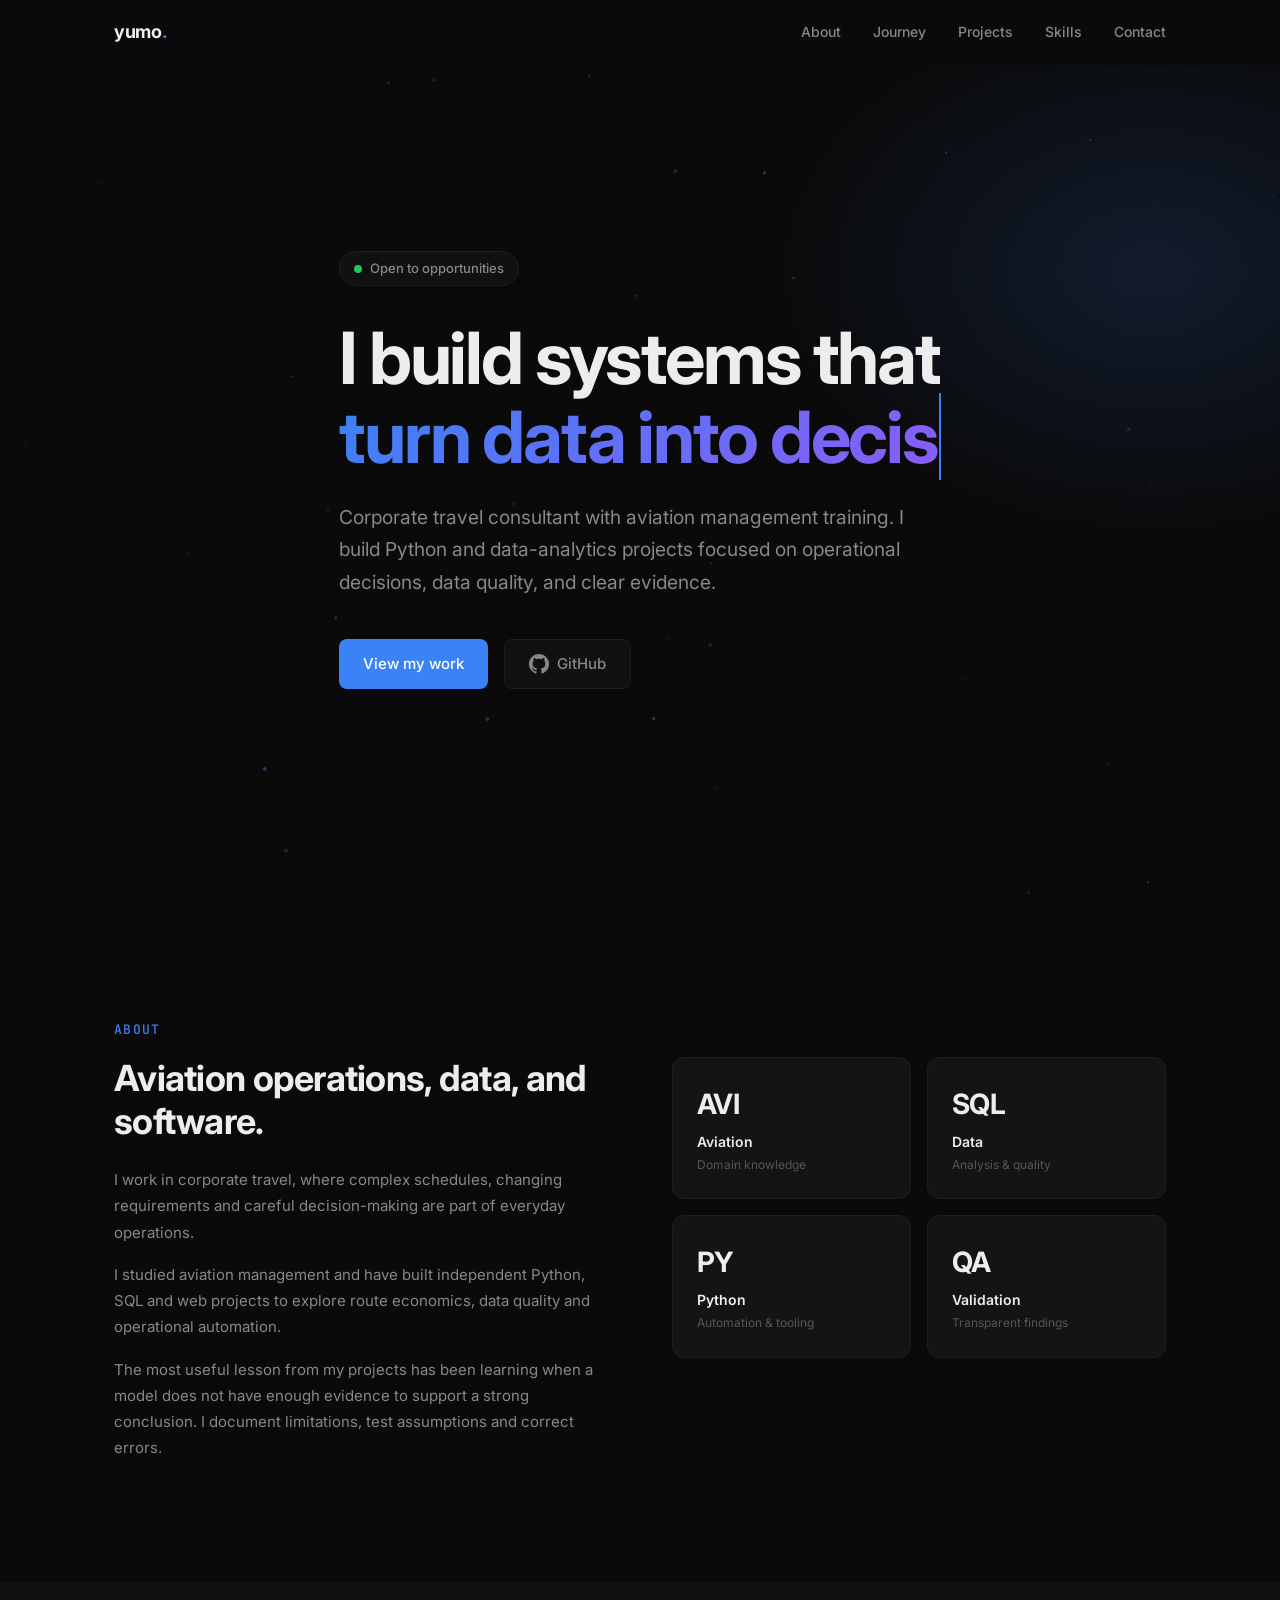
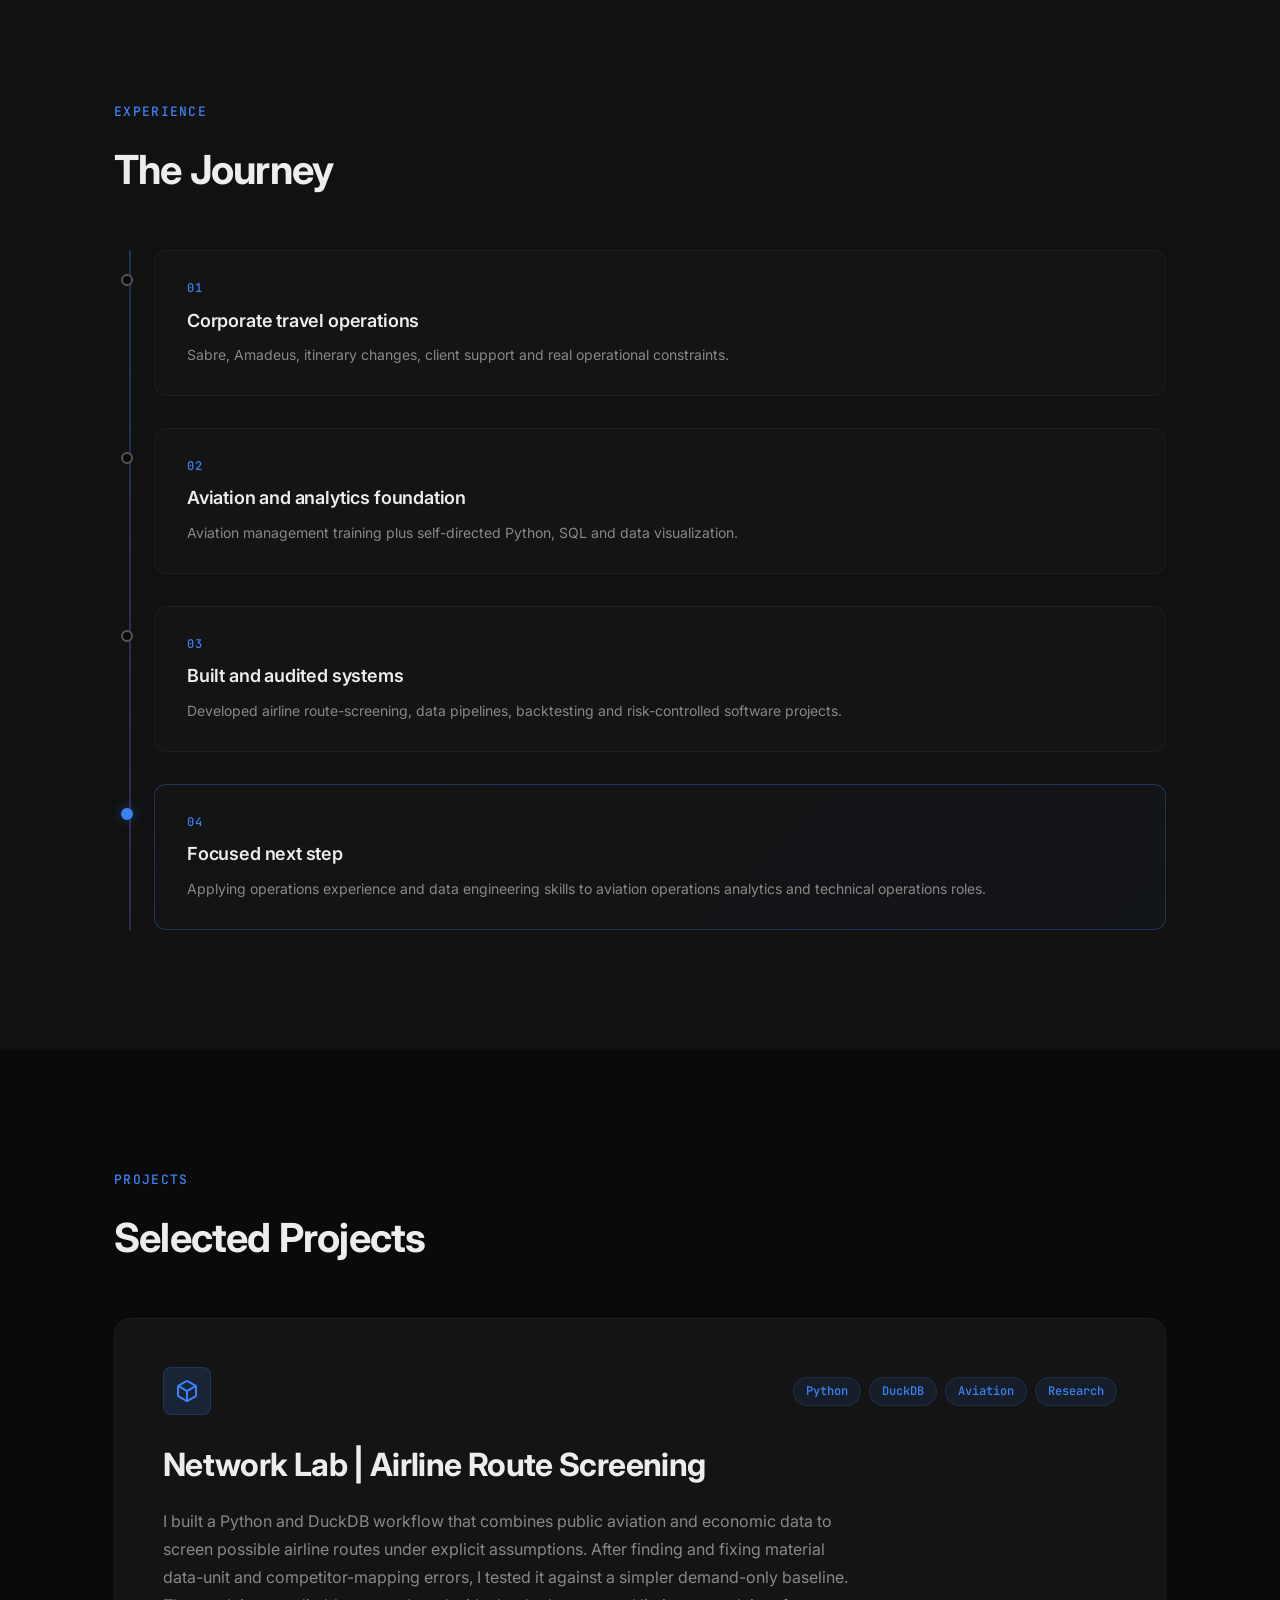
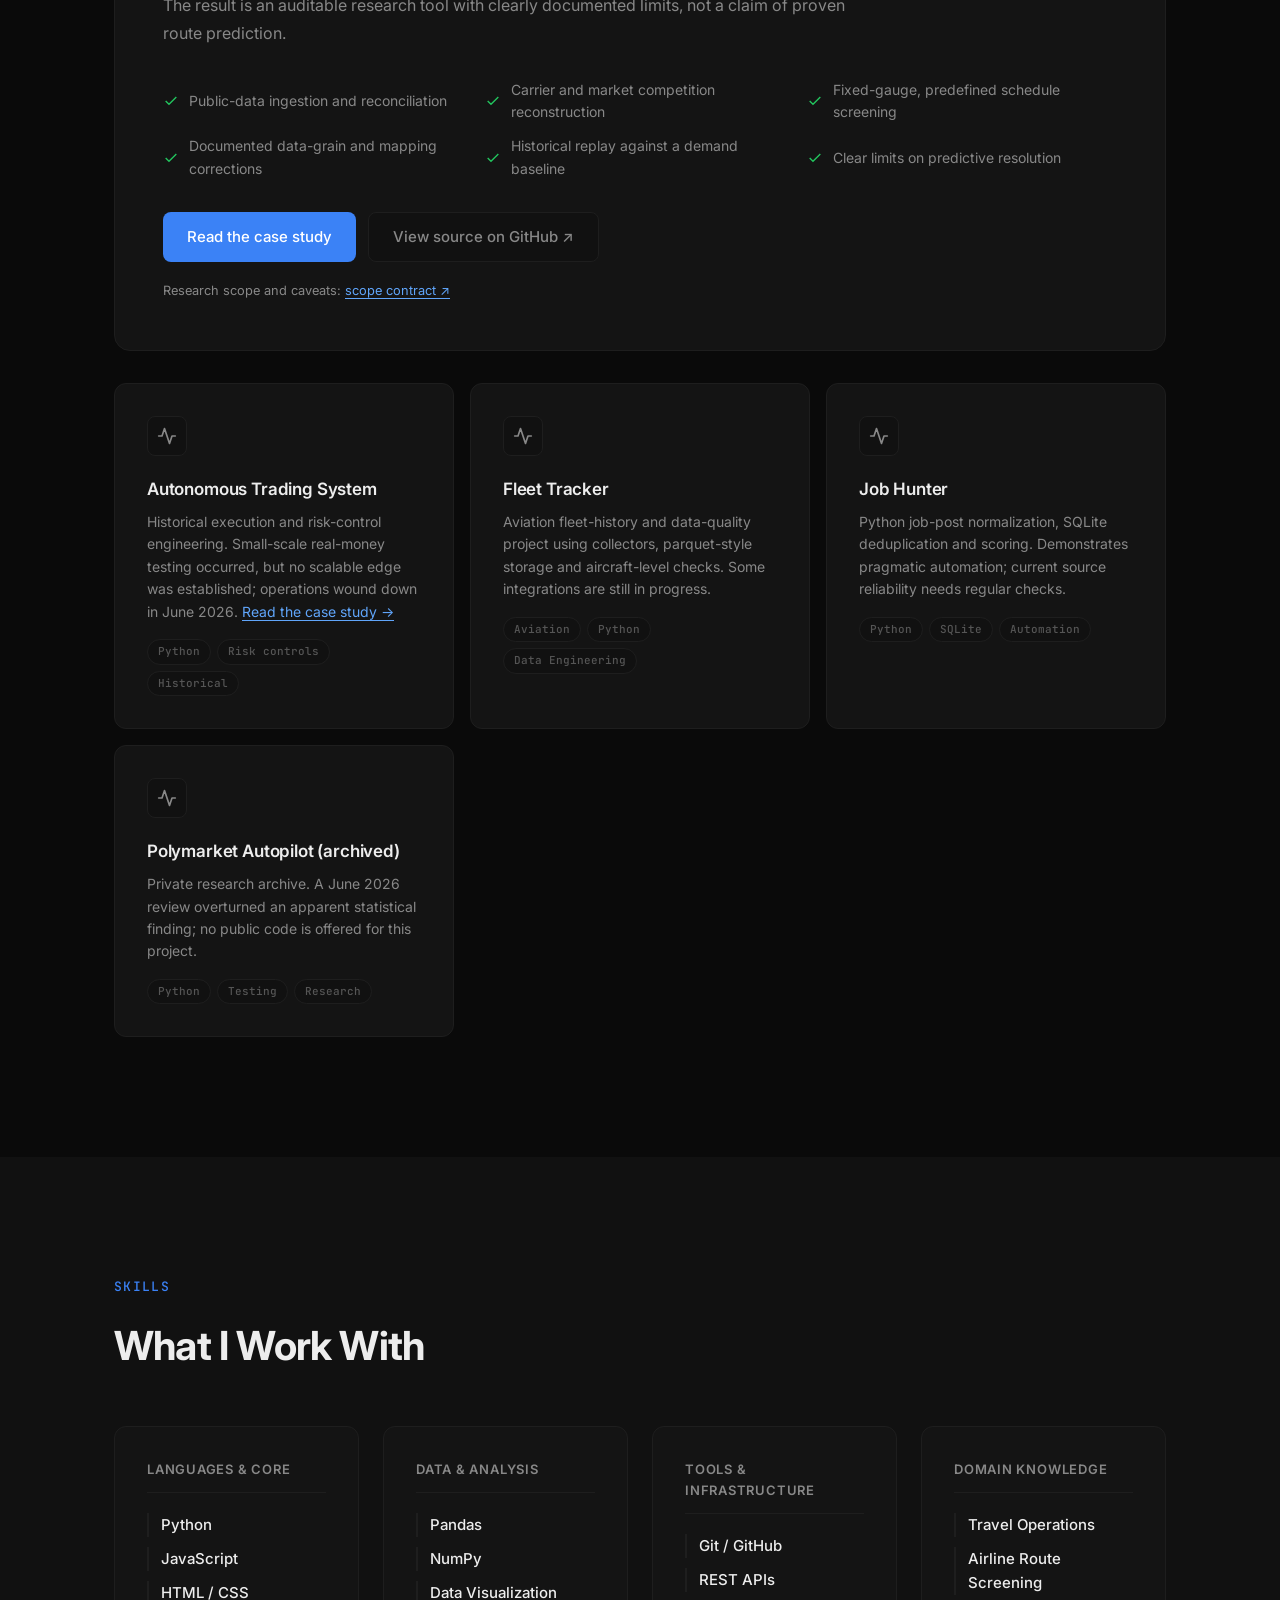
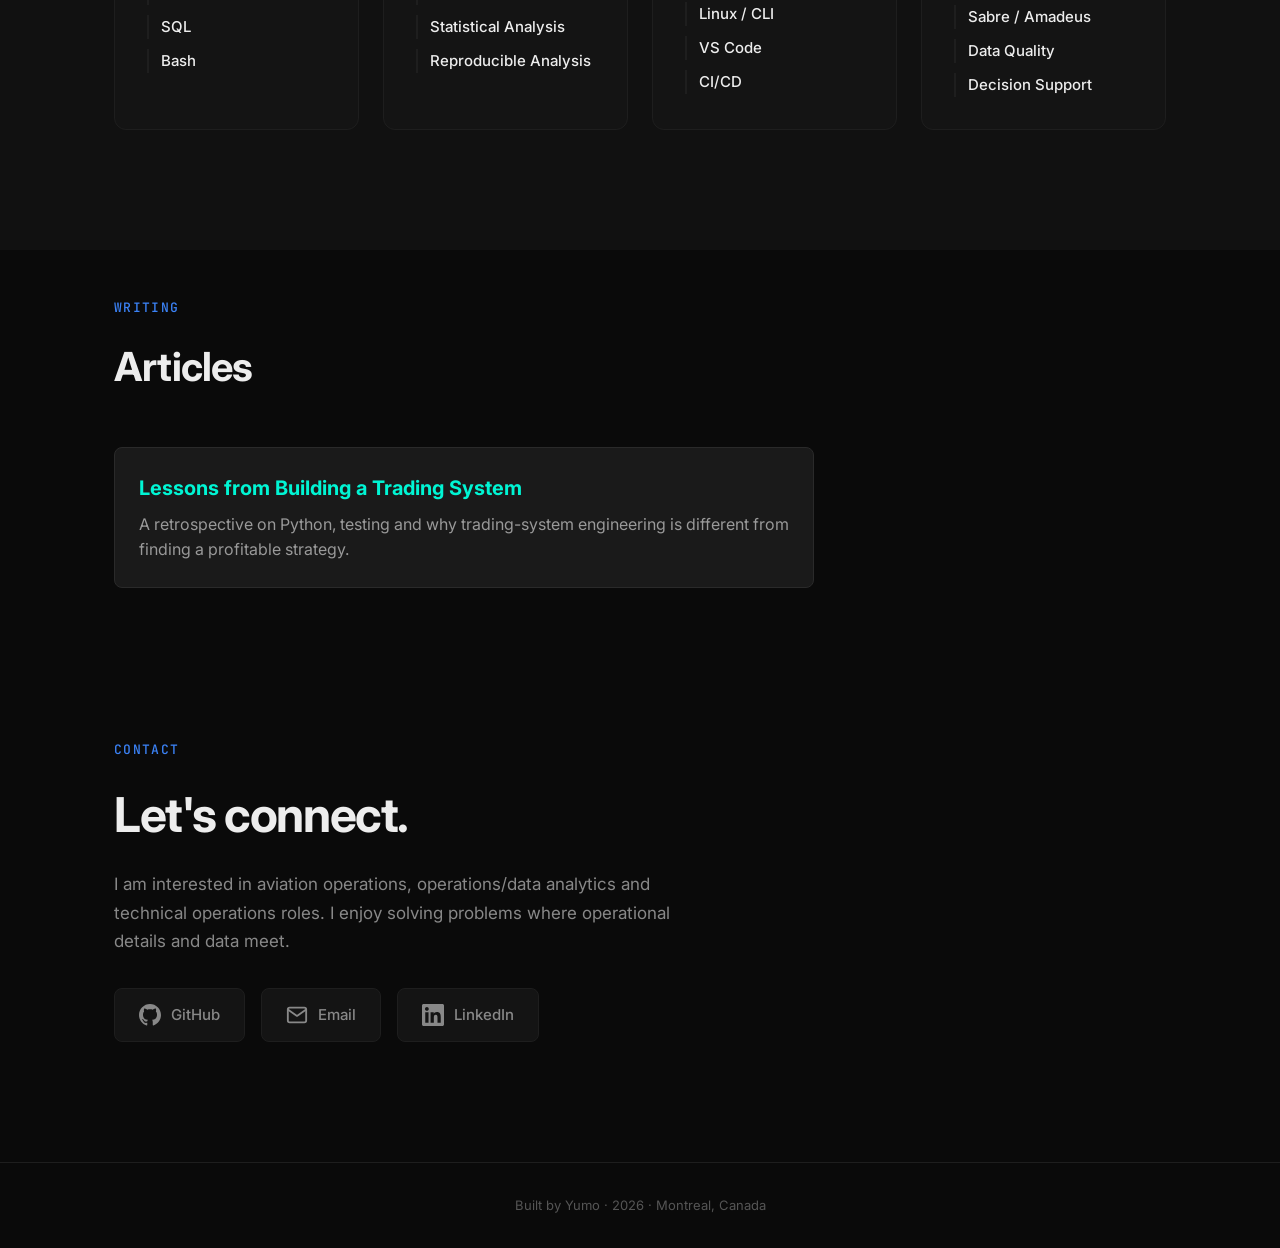
==== commit ba4a1eec: "portfolio: replace inaccessible private repository links with public summaries" ====
--- a/index.html
+++ b/index.html
@@ -185,13 +185,13 @@
 <!-- More Projects -->
 <div class="projects-grid"><div class="project-card"><div class="project-card-icon">
 <svg fill="none" height="20" stroke="currentColor" stroke-linecap="round" stroke-linejoin="round" stroke-width="2" viewbox="0 0 24 24" width="20"><polyline points="22 12 18 12 15 21 9 3 6 12 2 12"></polyline></svg>
-</div><h4><a href="https://github.com/yumorepos/autonomous-trading-system" rel="noopener" target="_blank">Autonomous Trading System</a></h4><p>Historical execution and risk-control engineering. Small-scale real-money testing occurred, but no scalable edge was established; operations wound down in June 2026. <a class="case-inline-link" href="case-study.html">Read the case study →</a></p><div class="project-card-tags"><span class="tag-sm">Python</span><span class="tag-sm">Risk controls</span><span class="tag-sm">Historical</span></div></div><div class="project-card"><div class="project-card-icon">
+</div><h4><a href="case-study.html">Autonomous Trading System</a></h4><p>Historical execution and risk-control engineering. Small-scale real-money testing occurred, but no scalable edge was established; operations wound down in June 2026. <a class="case-inline-link" href="case-study.html">Read the case study →</a></p><div class="project-card-tags"><span class="tag-sm">Python</span><span class="tag-sm">Risk controls</span><span class="tag-sm">Historical</span></div></div><div class="project-card"><div class="project-card-icon">
 <svg fill="none" height="20" stroke="currentColor" stroke-linecap="round" stroke-linejoin="round" stroke-width="2" viewbox="0 0 24 24" width="20"><polyline points="22 12 18 12 15 21 9 3 6 12 2 12"></polyline></svg>
 </div><h4><a href="https://github.com/yumorepos/fleet-tracker" rel="noopener" target="_blank">Fleet Tracker</a></h4><p>Aviation fleet-history and data-quality project using collectors, parquet-style storage and aircraft-level checks. Some integrations are still in progress.</p><div class="project-card-tags"><span class="tag-sm">Aviation</span><span class="tag-sm">Python</span><span class="tag-sm">Data Engineering</span></div></div><div class="project-card"><div class="project-card-icon">
 <svg fill="none" height="20" stroke="currentColor" stroke-linecap="round" stroke-linejoin="round" stroke-width="2" viewbox="0 0 24 24" width="20"><polyline points="22 12 18 12 15 21 9 3 6 12 2 12"></polyline></svg>
 </div><h4><a href="https://github.com/yumorepos/job-hunter" rel="noopener" target="_blank">Job Hunter</a></h4><p>Python job-post normalization, SQLite deduplication and scoring. Demonstrates pragmatic automation; current source reliability needs regular checks.</p><div class="project-card-tags"><span class="tag-sm">Python</span><span class="tag-sm">SQLite</span><span class="tag-sm">Automation</span></div></div><div class="project-card"><div class="project-card-icon">
 <svg fill="none" height="20" stroke="currentColor" stroke-linecap="round" stroke-linejoin="round" stroke-width="2" viewbox="0 0 24 24" width="20"><polyline points="22 12 18 12 15 21 9 3 6 12 2 12"></polyline></svg>
-</div><h4><a href="https://github.com/yumorepos/polymarket-autopilot" rel="noopener" target="_blank">Polymarket Autopilot (archived)</a></h4><p>Prediction-market research and testing infrastructure. A June 2026 independent review overturned an apparent statistical finding, and the project was archived.</p><div class="project-card-tags"><span class="tag-sm">Python</span><span class="tag-sm">Testing</span><span class="tag-sm">Research</span></div></div></div>
+</div><h4>Polymarket Autopilot (archived)</h4><p>Private research archive. A June 2026 review overturned an apparent statistical finding; no public code is offered for this project.</p><div class="project-card-tags"><span class="tag-sm">Python</span><span class="tag-sm">Testing</span><span class="tag-sm">Research</span></div></div></div>
 </div>
 </section>
 <!-- Skills -->
--- a/style.css
+++ b/style.css
@@ -976,3 +976,22 @@
 @media (prefers-reduced-motion: reduce) {
   *, *::before, *::after { scroll-behavior: auto !important; animation-duration: .01ms !important; transition-duration: .01ms !important; }
 }
+
+/* Evidence-first Network Lab extension */
+.case-table-scroll{overflow-x:auto;border:1px solid var(--border-hover);border-radius:var(--radius-lg);margin:20px 0 15px}
+.case-table-scroll:focus-visible,.case-audit-details summary:focus-visible{outline:2px solid var(--accent-hover);outline-offset:3px}
+.case-results-table{width:100%;min-width:520px;border-collapse:collapse;font-variant-numeric:tabular-nums;font-size:.91rem}
+.case-results-table caption{text-align:left;padding:13px 16px;color:var(--text-secondary);font-size:.8rem}
+.case-results-table th,.case-results-table td{border-top:1px solid var(--border);padding:13px 15px;text-align:right}
+.case-results-table th:first-child{text-align:left;white-space:nowrap}
+.case-results-table thead th{color:var(--text-secondary);font-size:.78rem;font-weight:600}
+.case-results-table tbody th{font-weight:500}
+.case-results-table tfoot{background:var(--bg-elevated);font-weight:700}
+.case-article .case-table-note{font-size:.85rem;margin-top:3px}
+.case-evidence-grid{display:grid;grid-template-columns:repeat(3,minmax(0,1fr));gap:12px;margin:20px 0}
+.case-evidence-grid>div{padding:18px;border:1px solid var(--border-hover);border-radius:var(--radius-lg);background:var(--bg-card)}
+.case-evidence-grid strong{display:block;font-size:clamp(1.5rem,3vw,2rem);line-height:1.2;color:var(--text);margin-bottom:8px}
+.case-evidence-grid span{display:block;color:var(--text-secondary);font-size:.79rem;line-height:1.45}
+.case-audit-details{border:1px solid var(--border-hover);border-radius:var(--radius-lg);padding:16px 18px 4px;margin:16px 0 22px}
+.case-audit-details summary{cursor:pointer;color:var(--text);font-weight:600;padding:0 0 12px}
+@media(max-width:600px){.case-evidence-grid{grid-template-columns:1fr}}
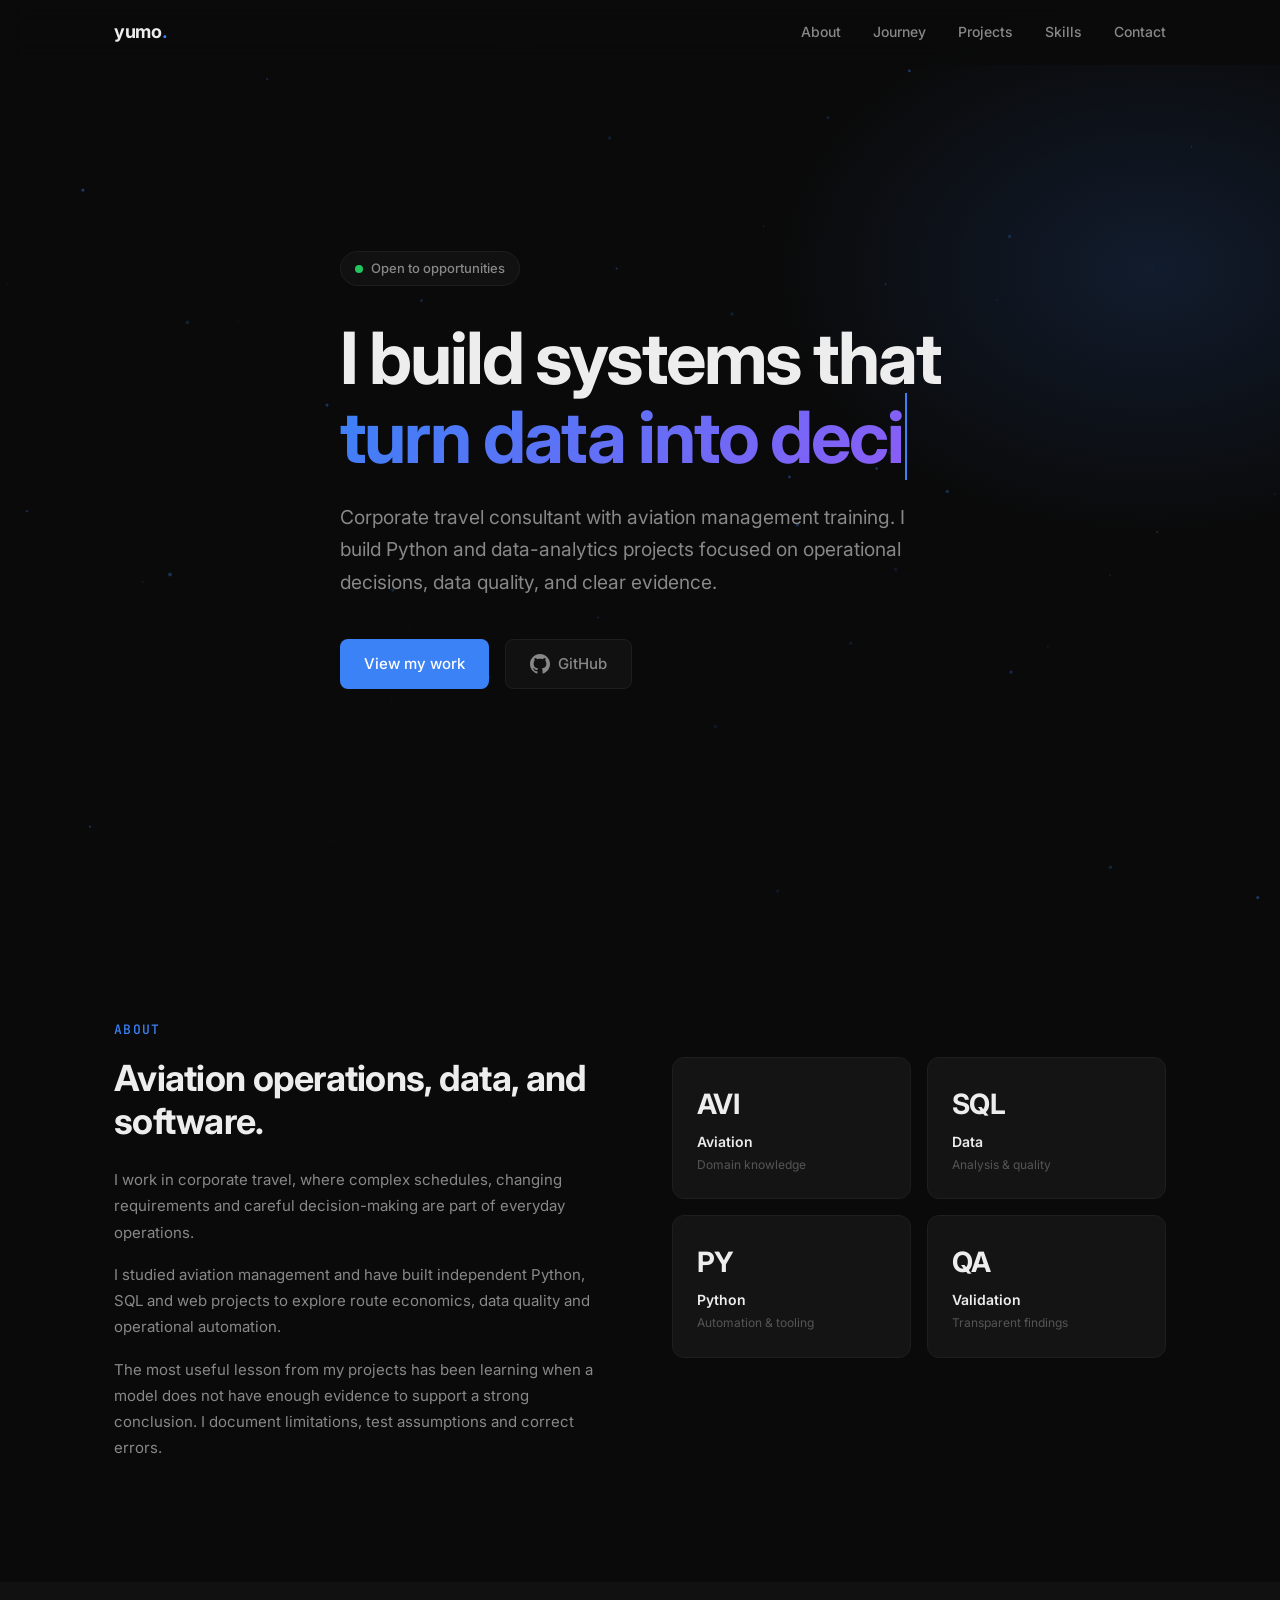
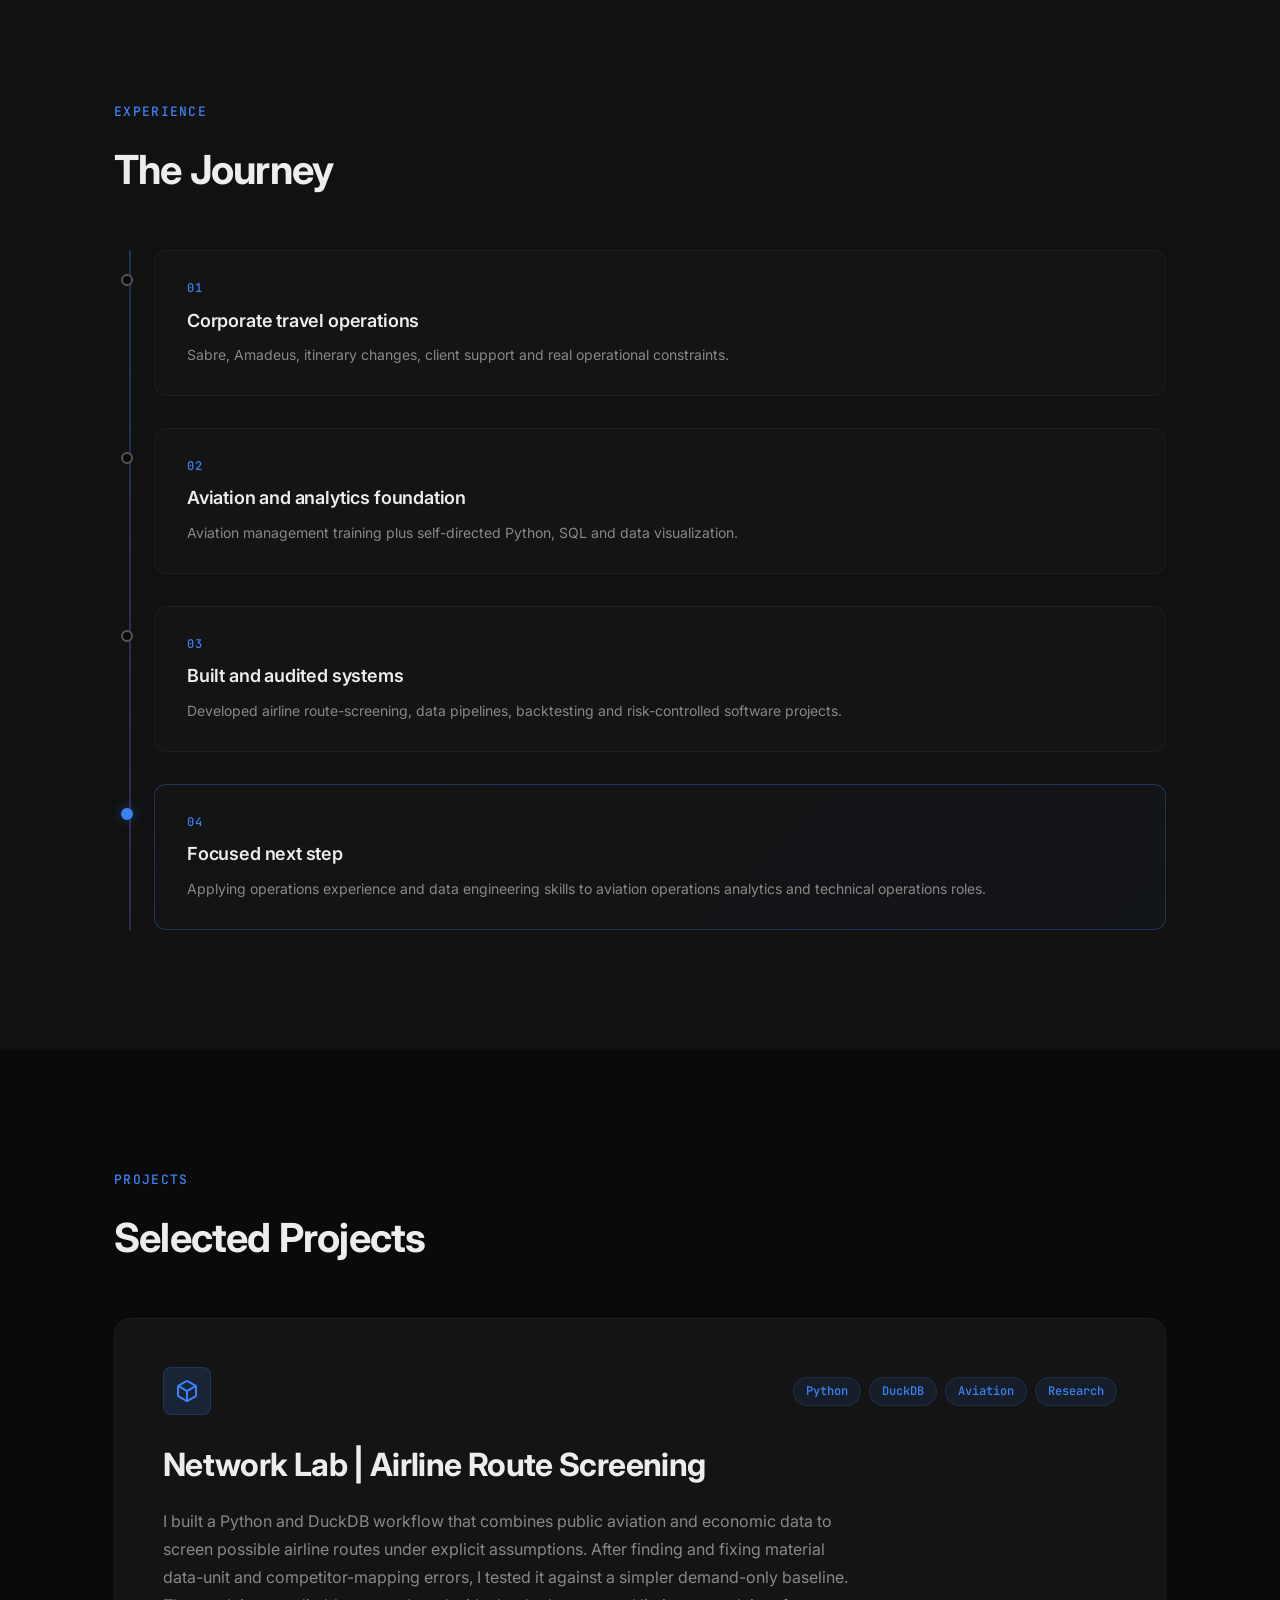
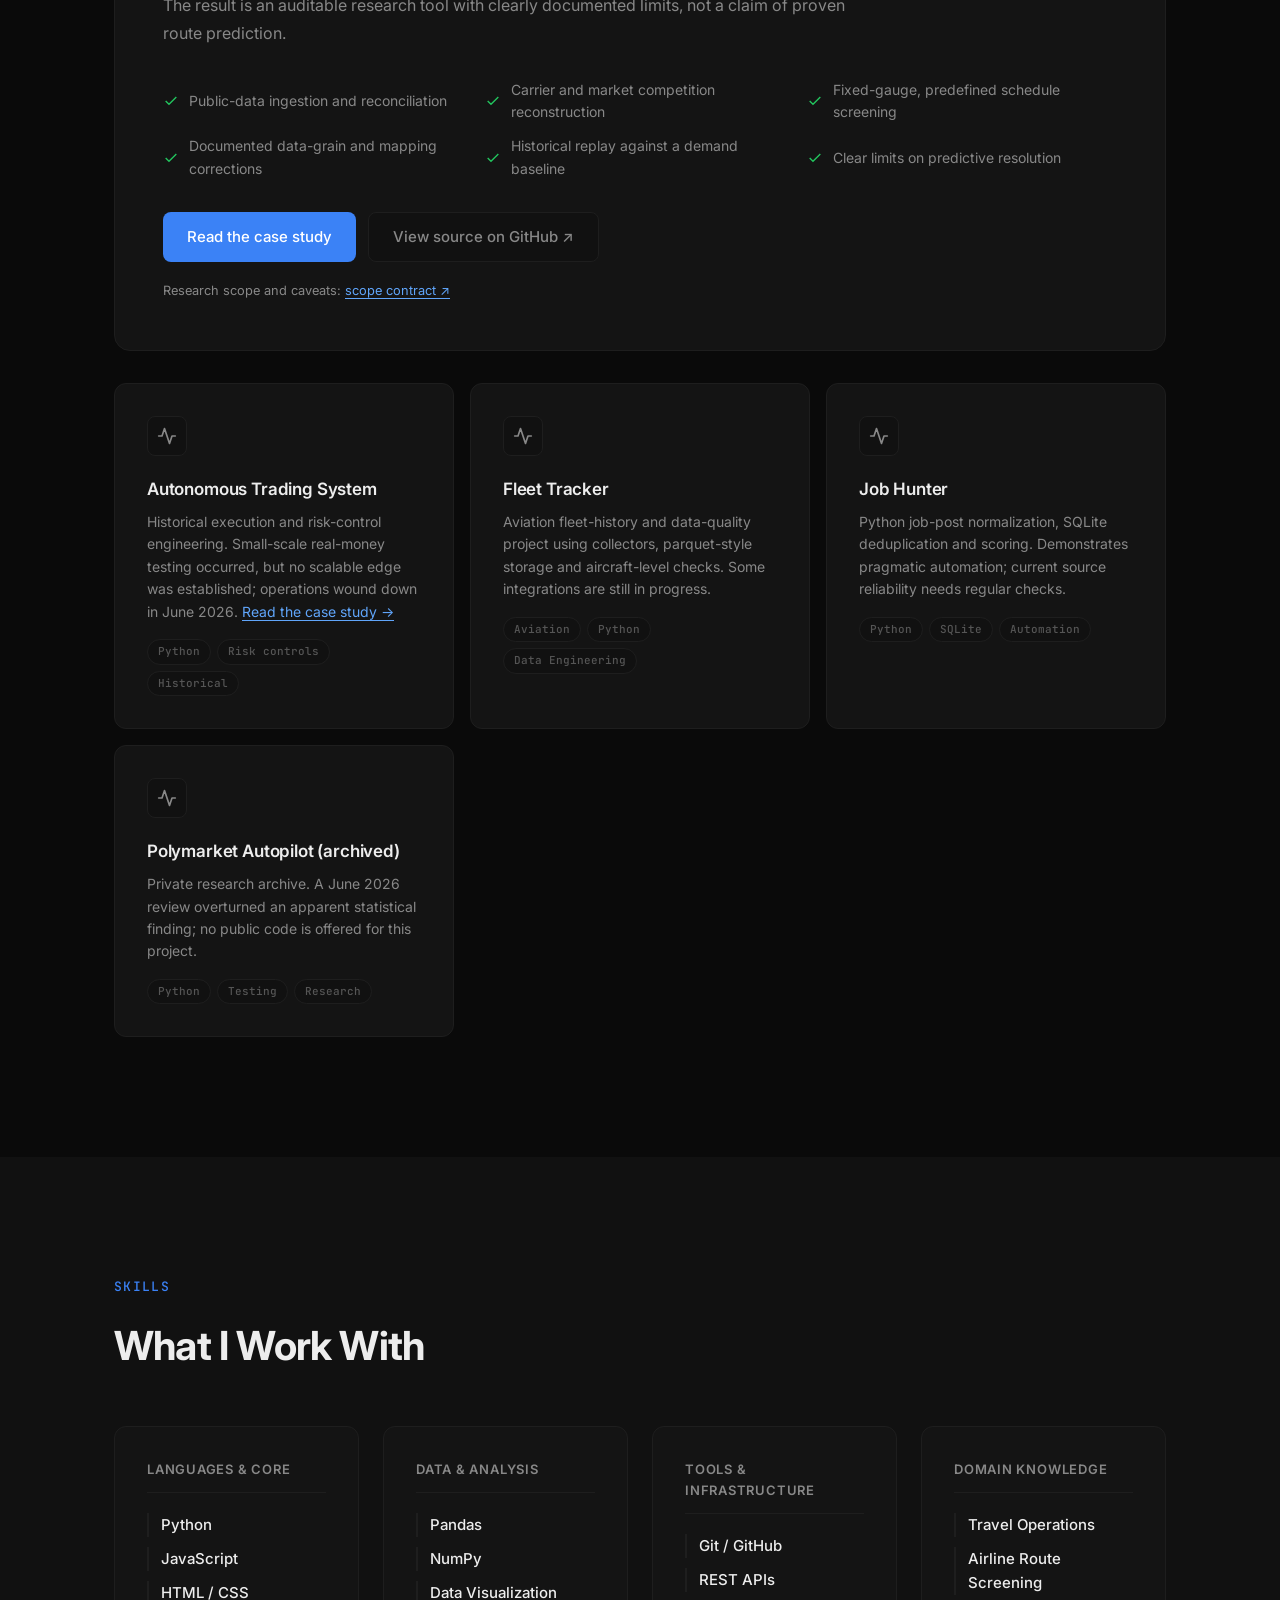
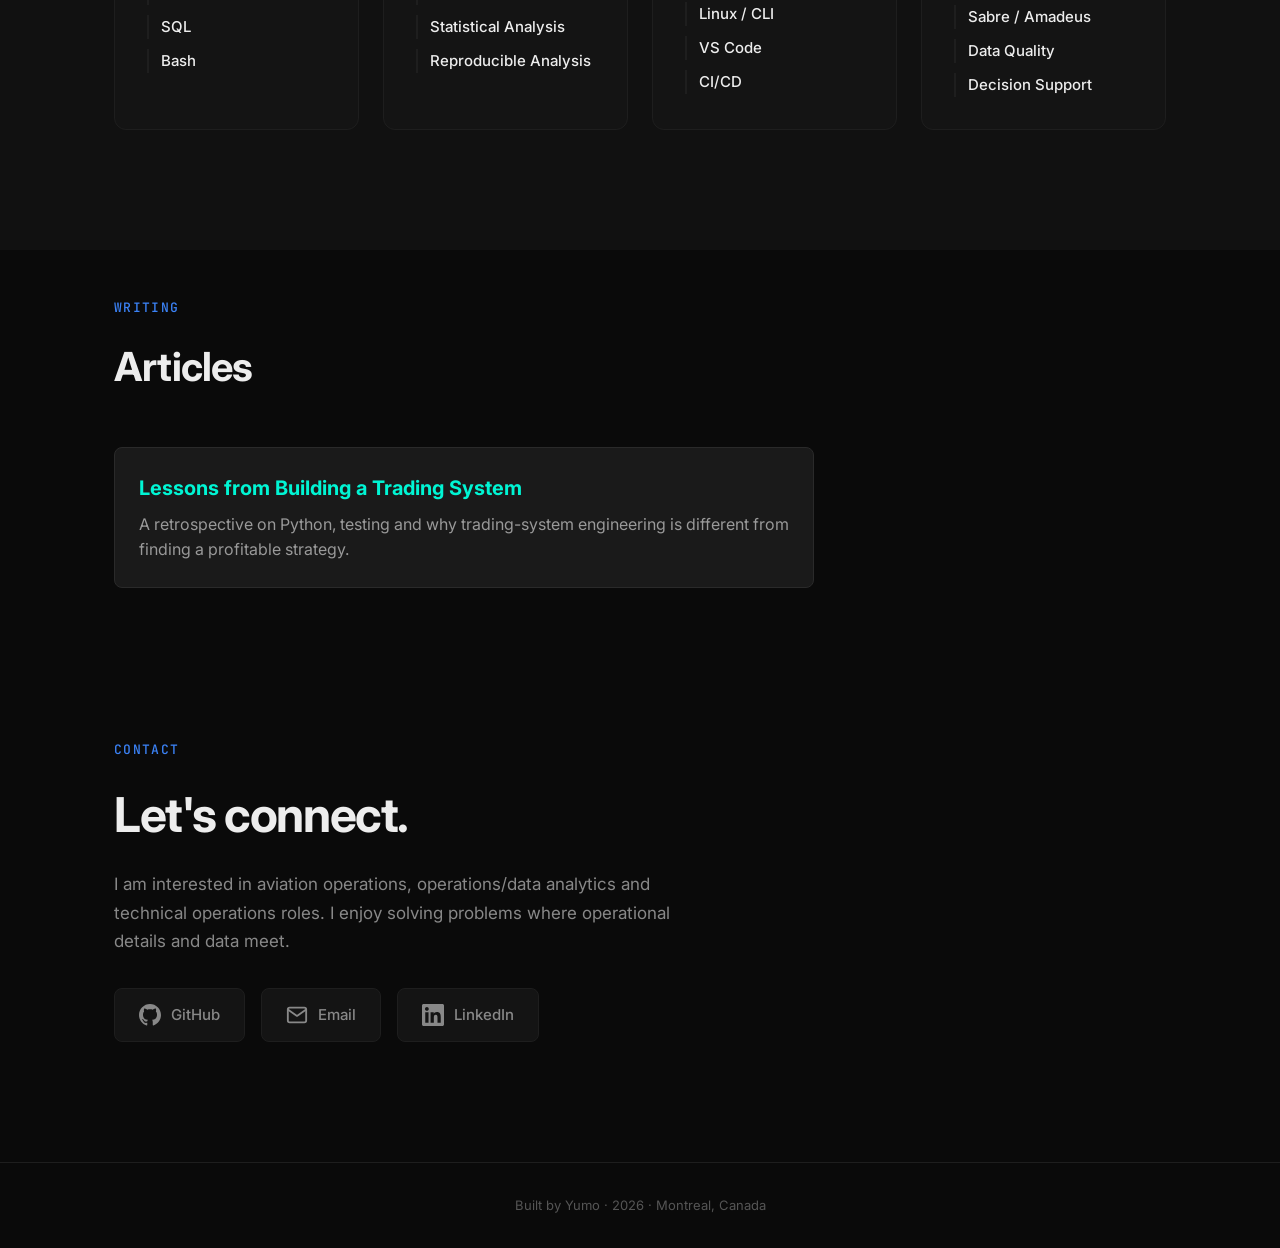
==== commit 7c13304d: "fix: give homepage logo a valid hero anchor for navigation QA" ====
--- a/index.html
+++ b/index.html
@@ -26,7 +26,7 @@
 <!-- Nav -->
 <nav class="nav" id="nav">
 <div class="nav-inner">
-<a class="nav-logo" href="#">yumo<span class="accent">.</span></a>
+<a class="nav-logo" href="#hero">yumo<span class="accent">.</span></a>
 <div class="nav-links">
 <a href="#about">About</a>
 <a href="#journey">Journey</a>
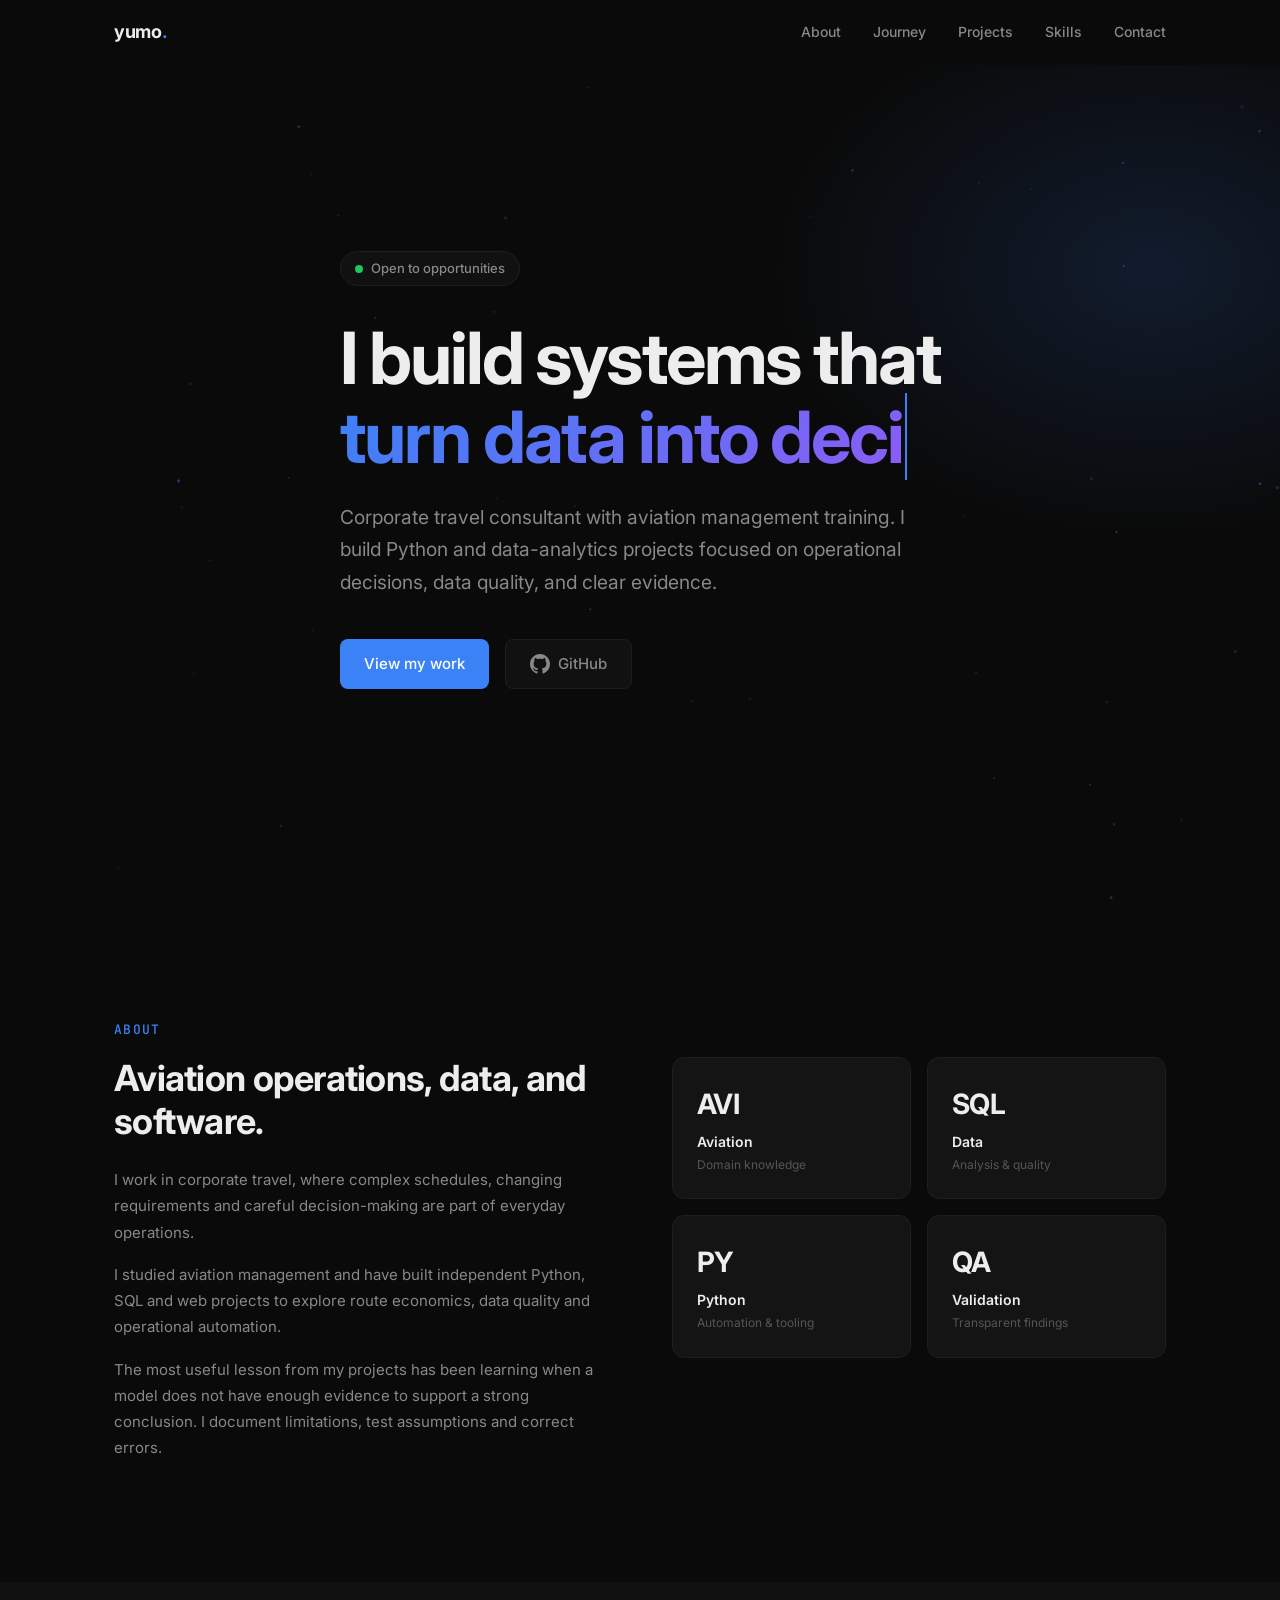
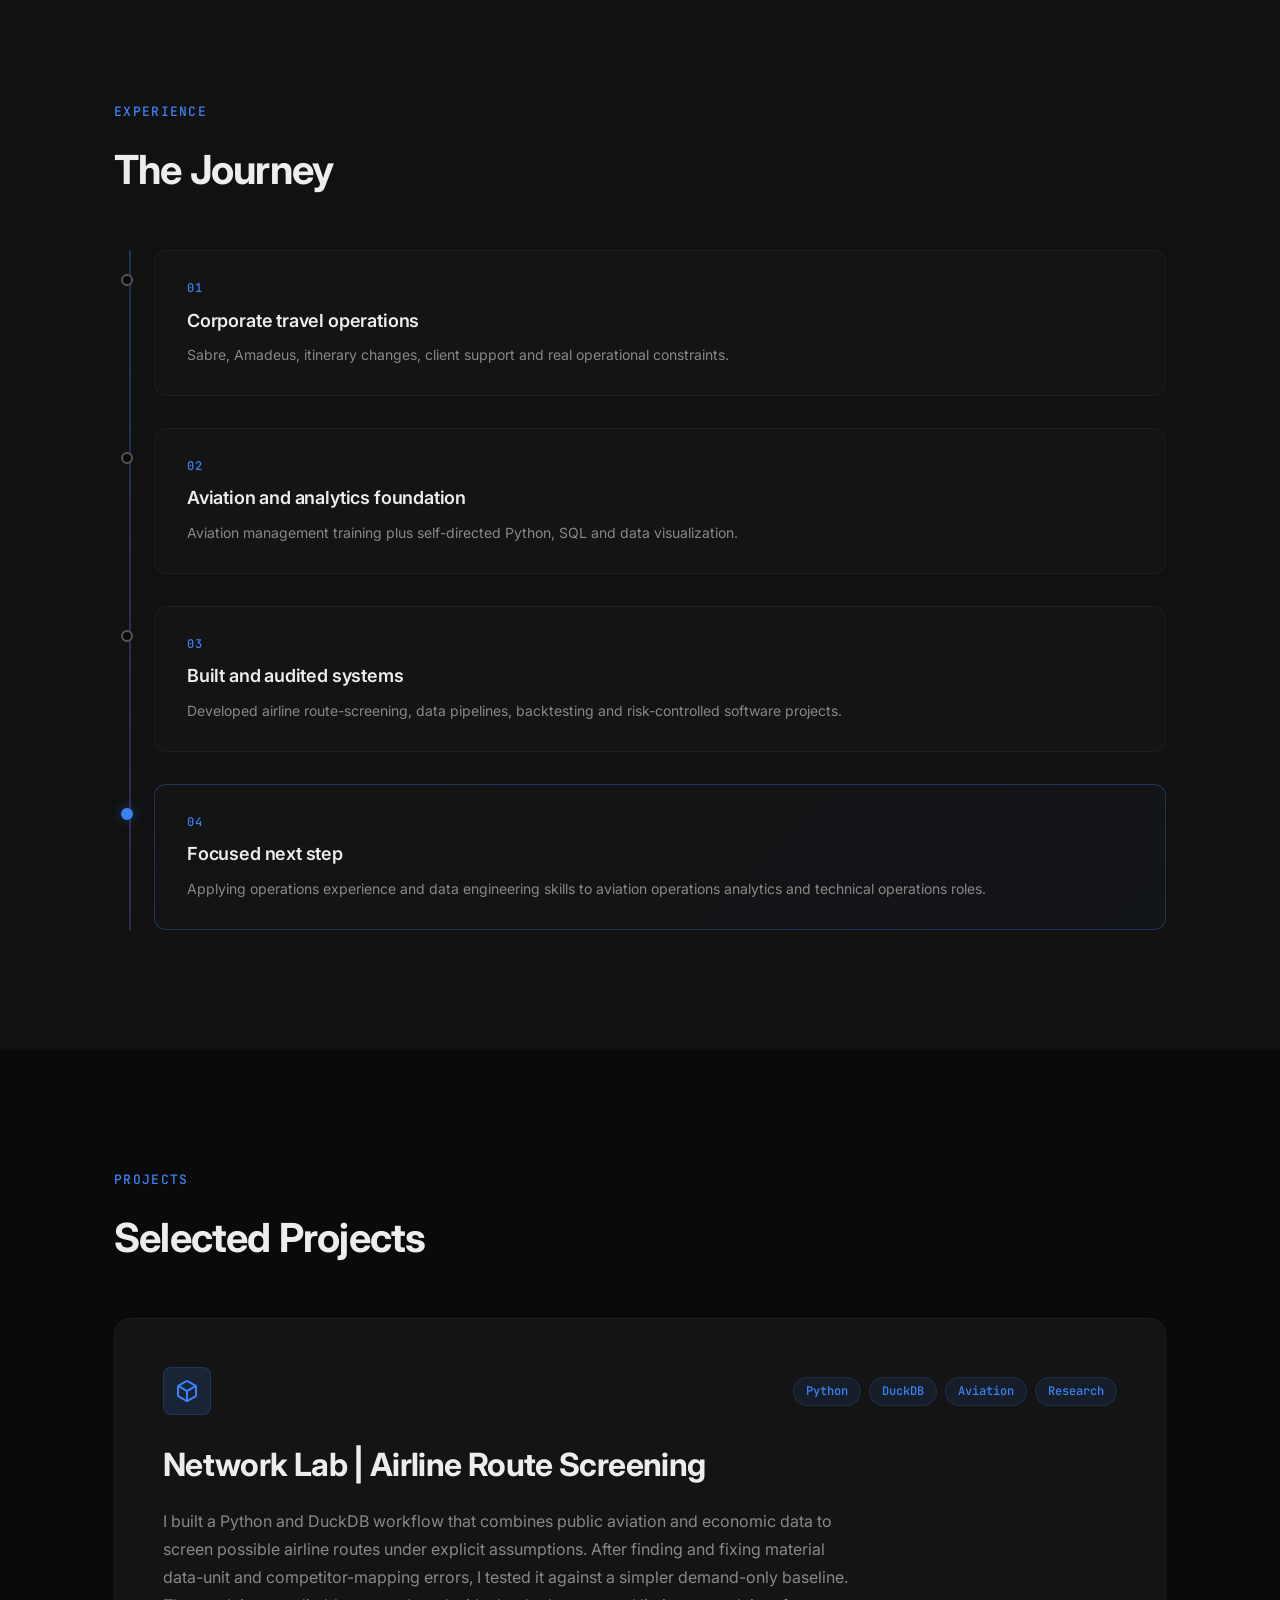
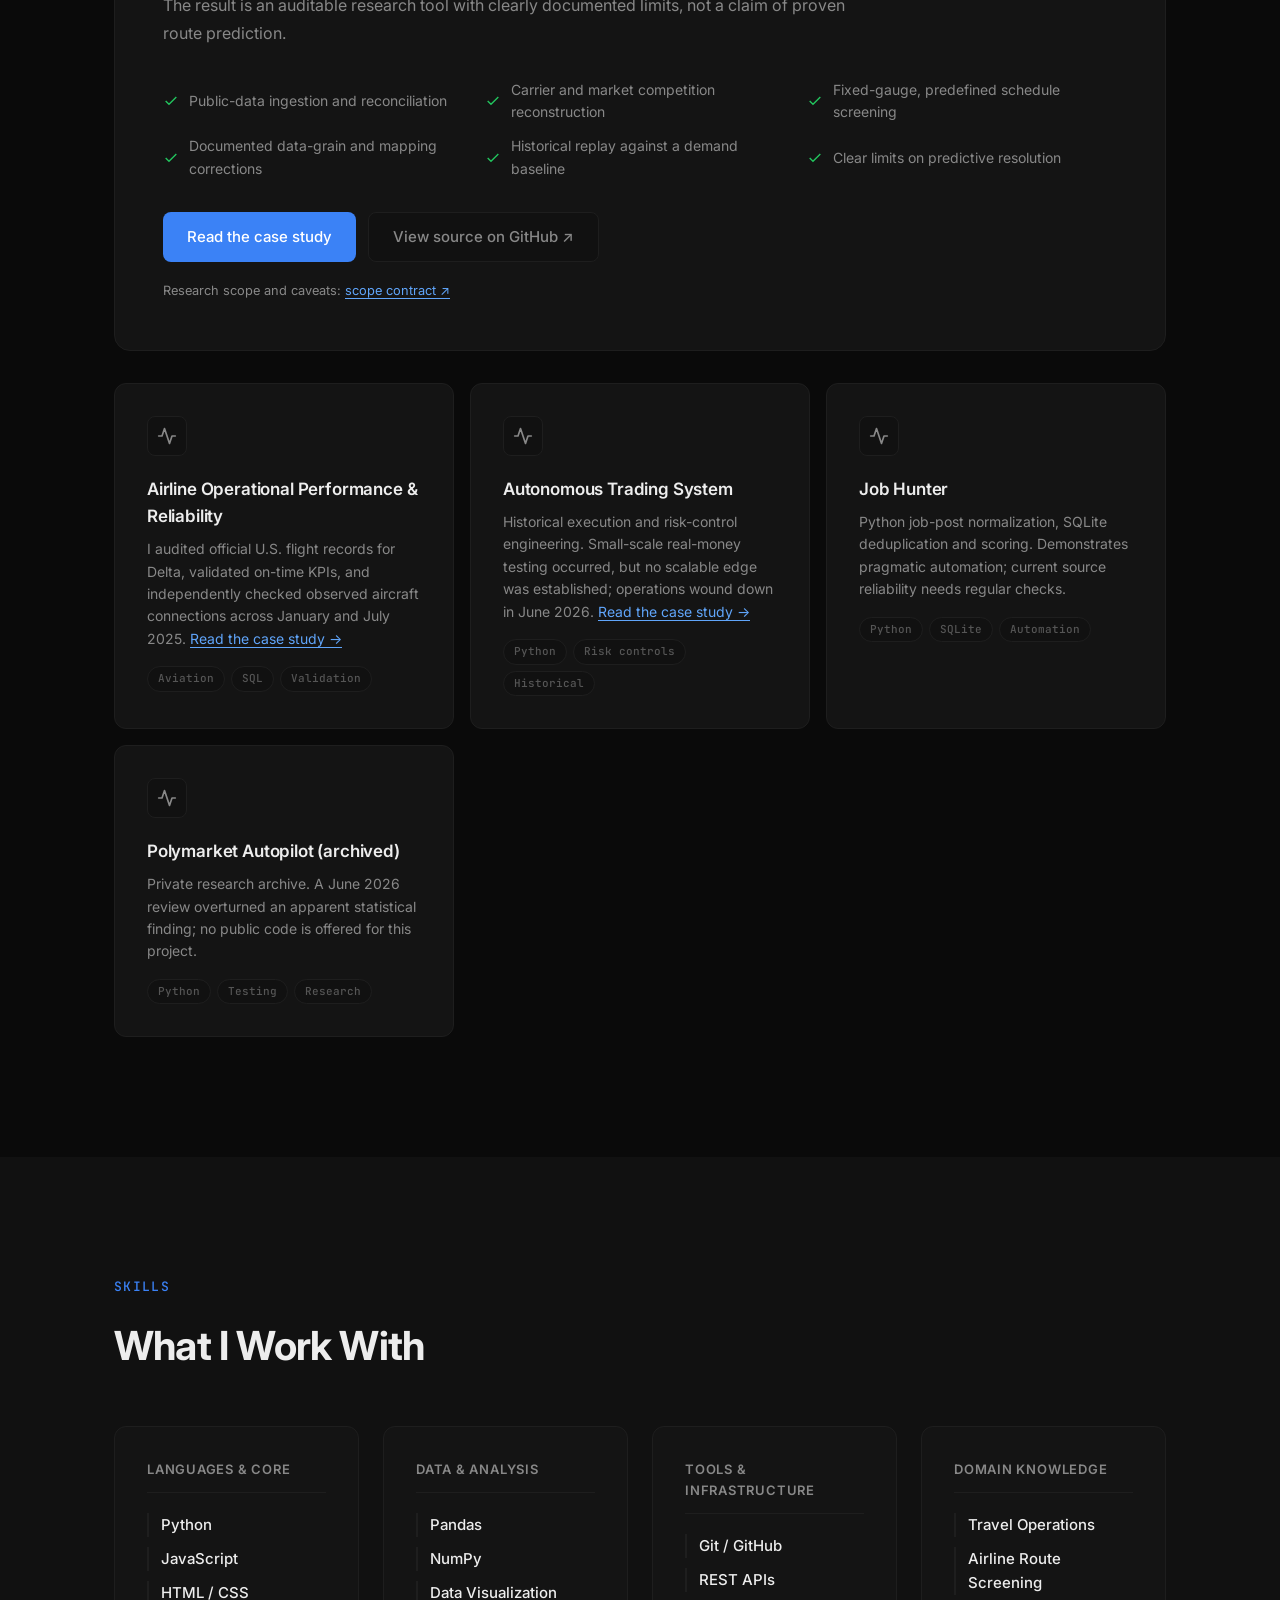
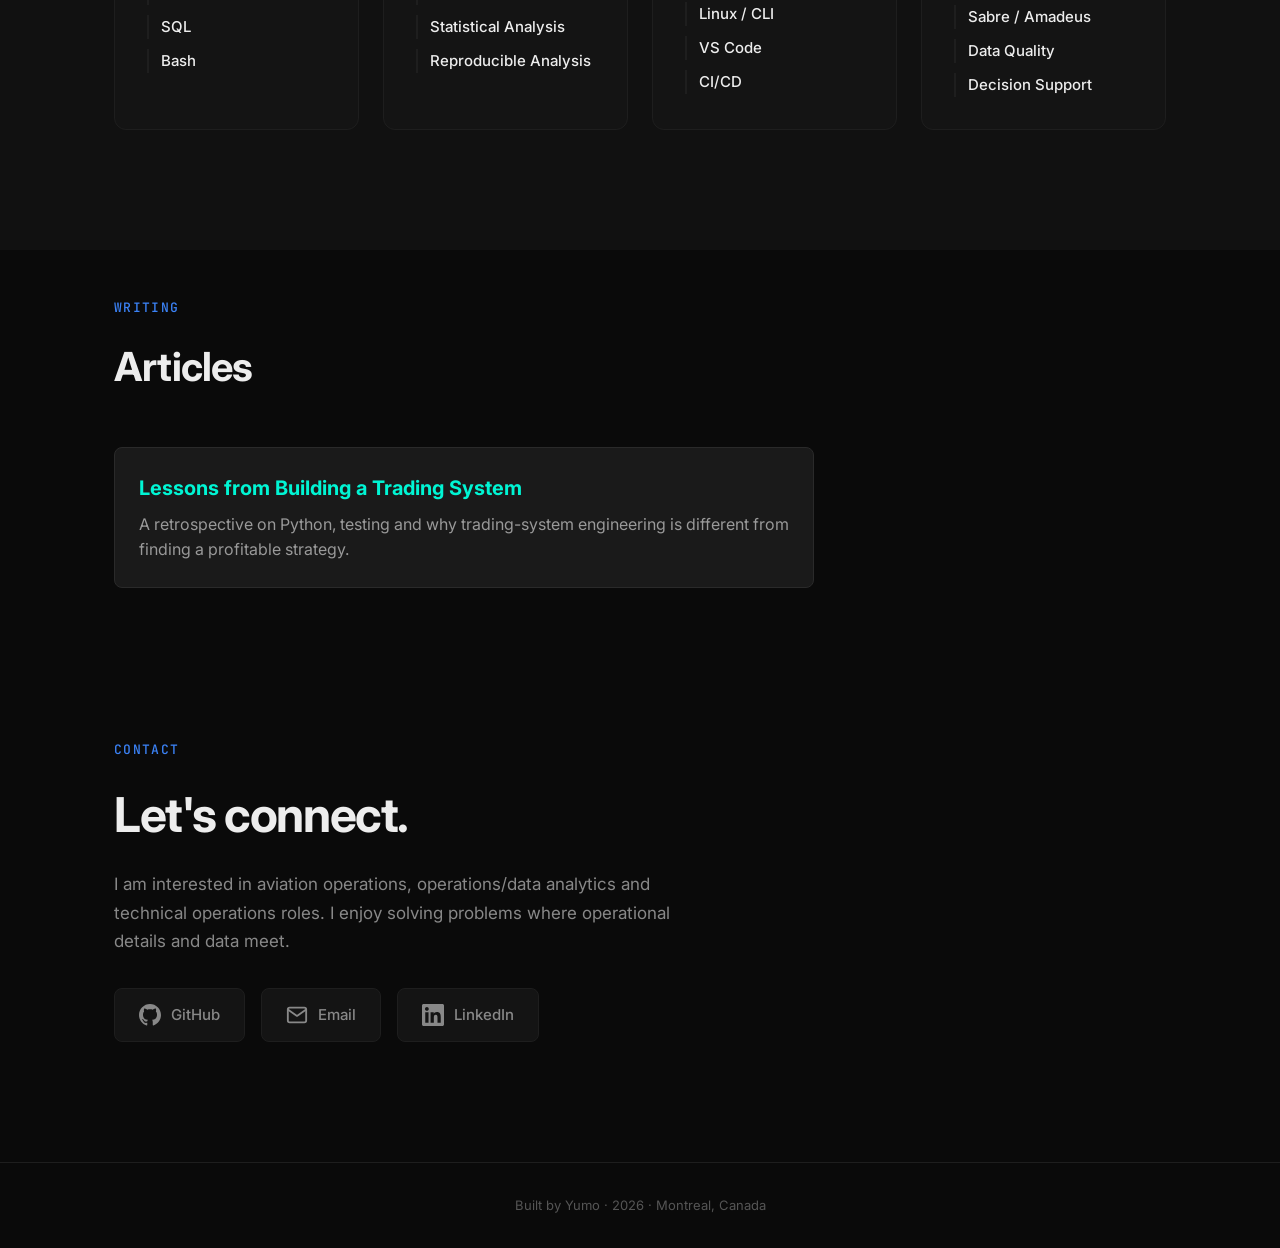
==== commit c38c6237: "feat: evidence-first airline operations reliability case study" ====
--- a/index.html
+++ b/index.html
@@ -185,9 +185,9 @@
 <!-- More Projects -->
 <div class="projects-grid"><div class="project-card"><div class="project-card-icon">
 <svg fill="none" height="20" stroke="currentColor" stroke-linecap="round" stroke-linejoin="round" stroke-width="2" viewbox="0 0 24 24" width="20"><polyline points="22 12 18 12 15 21 9 3 6 12 2 12"></polyline></svg>
+</div><h4><a href="airline-operations.html">Airline Operational Performance &amp; Reliability</a></h4><p>I audited official U.S. flight records for Delta, validated on-time KPIs, and independently checked observed aircraft connections across January and July 2025. <a class="case-inline-link" href="airline-operations.html">Read the case study →</a></p><div class="project-card-tags"><span class="tag-sm">Aviation</span><span class="tag-sm">SQL</span><span class="tag-sm">Validation</span></div></div><div class="project-card"><div class="project-card-icon">
+<svg fill="none" height="20" stroke="currentColor" stroke-linecap="round" stroke-linejoin="round" stroke-width="2" viewbox="0 0 24 24" width="20"><polyline points="22 12 18 12 15 21 9 3 6 12 2 12"></polyline></svg>
 </div><h4><a href="case-study.html">Autonomous Trading System</a></h4><p>Historical execution and risk-control engineering. Small-scale real-money testing occurred, but no scalable edge was established; operations wound down in June 2026. <a class="case-inline-link" href="case-study.html">Read the case study →</a></p><div class="project-card-tags"><span class="tag-sm">Python</span><span class="tag-sm">Risk controls</span><span class="tag-sm">Historical</span></div></div><div class="project-card"><div class="project-card-icon">
-<svg fill="none" height="20" stroke="currentColor" stroke-linecap="round" stroke-linejoin="round" stroke-width="2" viewbox="0 0 24 24" width="20"><polyline points="22 12 18 12 15 21 9 3 6 12 2 12"></polyline></svg>
-</div><h4><a href="https://github.com/yumorepos/fleet-tracker" rel="noopener" target="_blank">Fleet Tracker</a></h4><p>Aviation fleet-history and data-quality project using collectors, parquet-style storage and aircraft-level checks. Some integrations are still in progress.</p><div class="project-card-tags"><span class="tag-sm">Aviation</span><span class="tag-sm">Python</span><span class="tag-sm">Data Engineering</span></div></div><div class="project-card"><div class="project-card-icon">
 <svg fill="none" height="20" stroke="currentColor" stroke-linecap="round" stroke-linejoin="round" stroke-width="2" viewbox="0 0 24 24" width="20"><polyline points="22 12 18 12 15 21 9 3 6 12 2 12"></polyline></svg>
 </div><h4><a href="https://github.com/yumorepos/job-hunter" rel="noopener" target="_blank">Job Hunter</a></h4><p>Python job-post normalization, SQLite deduplication and scoring. Demonstrates pragmatic automation; current source reliability needs regular checks.</p><div class="project-card-tags"><span class="tag-sm">Python</span><span class="tag-sm">SQLite</span><span class="tag-sm">Automation</span></div></div><div class="project-card"><div class="project-card-icon">
 <svg fill="none" height="20" stroke="currentColor" stroke-linecap="round" stroke-linejoin="round" stroke-width="2" viewbox="0 0 24 24" width="20"><polyline points="22 12 18 12 15 21 9 3 6 12 2 12"></polyline></svg>
--- a/style.css
+++ b/style.css
@@ -995,3 +995,14 @@
 .case-audit-details{border:1px solid var(--border-hover);border-radius:var(--radius-lg);padding:16px 18px 4px;margin:16px 0 22px}
 .case-audit-details summary{cursor:pointer;color:var(--text);font-weight:600;padding:0 0 12px}
 @media(max-width:600px){.case-evidence-grid{grid-template-columns:1fr}}
+
+/* Airline operations: static, accessible, responsive comparison chart */
+.ops-figure{border:1px solid var(--border-hover);background:var(--bg-card);border-radius:var(--radius-lg);padding:22px;margin:20px 0 17px}
+.ops-figure figcaption{font-size:.85rem;color:var(--text-secondary);line-height:1.5;margin-bottom:20px}
+.ops-bar-row{display:grid;grid-template-columns:165px minmax(0,1fr) 68px;align-items:center;gap:13px;margin:13px 0;font-size:.82rem}
+.ops-bar-row>span{color:var(--text-secondary)}
+.ops-bar-row strong{font-size:.9rem;text-align:right;font-variant-numeric:tabular-nums}
+.ops-bar-track{height:13px;background:var(--bg-elevated);border-radius:7px;overflow:hidden;border:1px solid var(--border-hover)}
+.ops-bar-fill{height:100%;border-radius:7px;background:var(--accent);min-width:1px}
+.ops-bar-muted{background:var(--text-secondary)}
+@media(max-width:600px){.ops-bar-row{grid-template-columns:1fr 68px;gap:7px 12px}.ops-bar-row>span{grid-column:1 / -1}.ops-figure{padding:16px}}
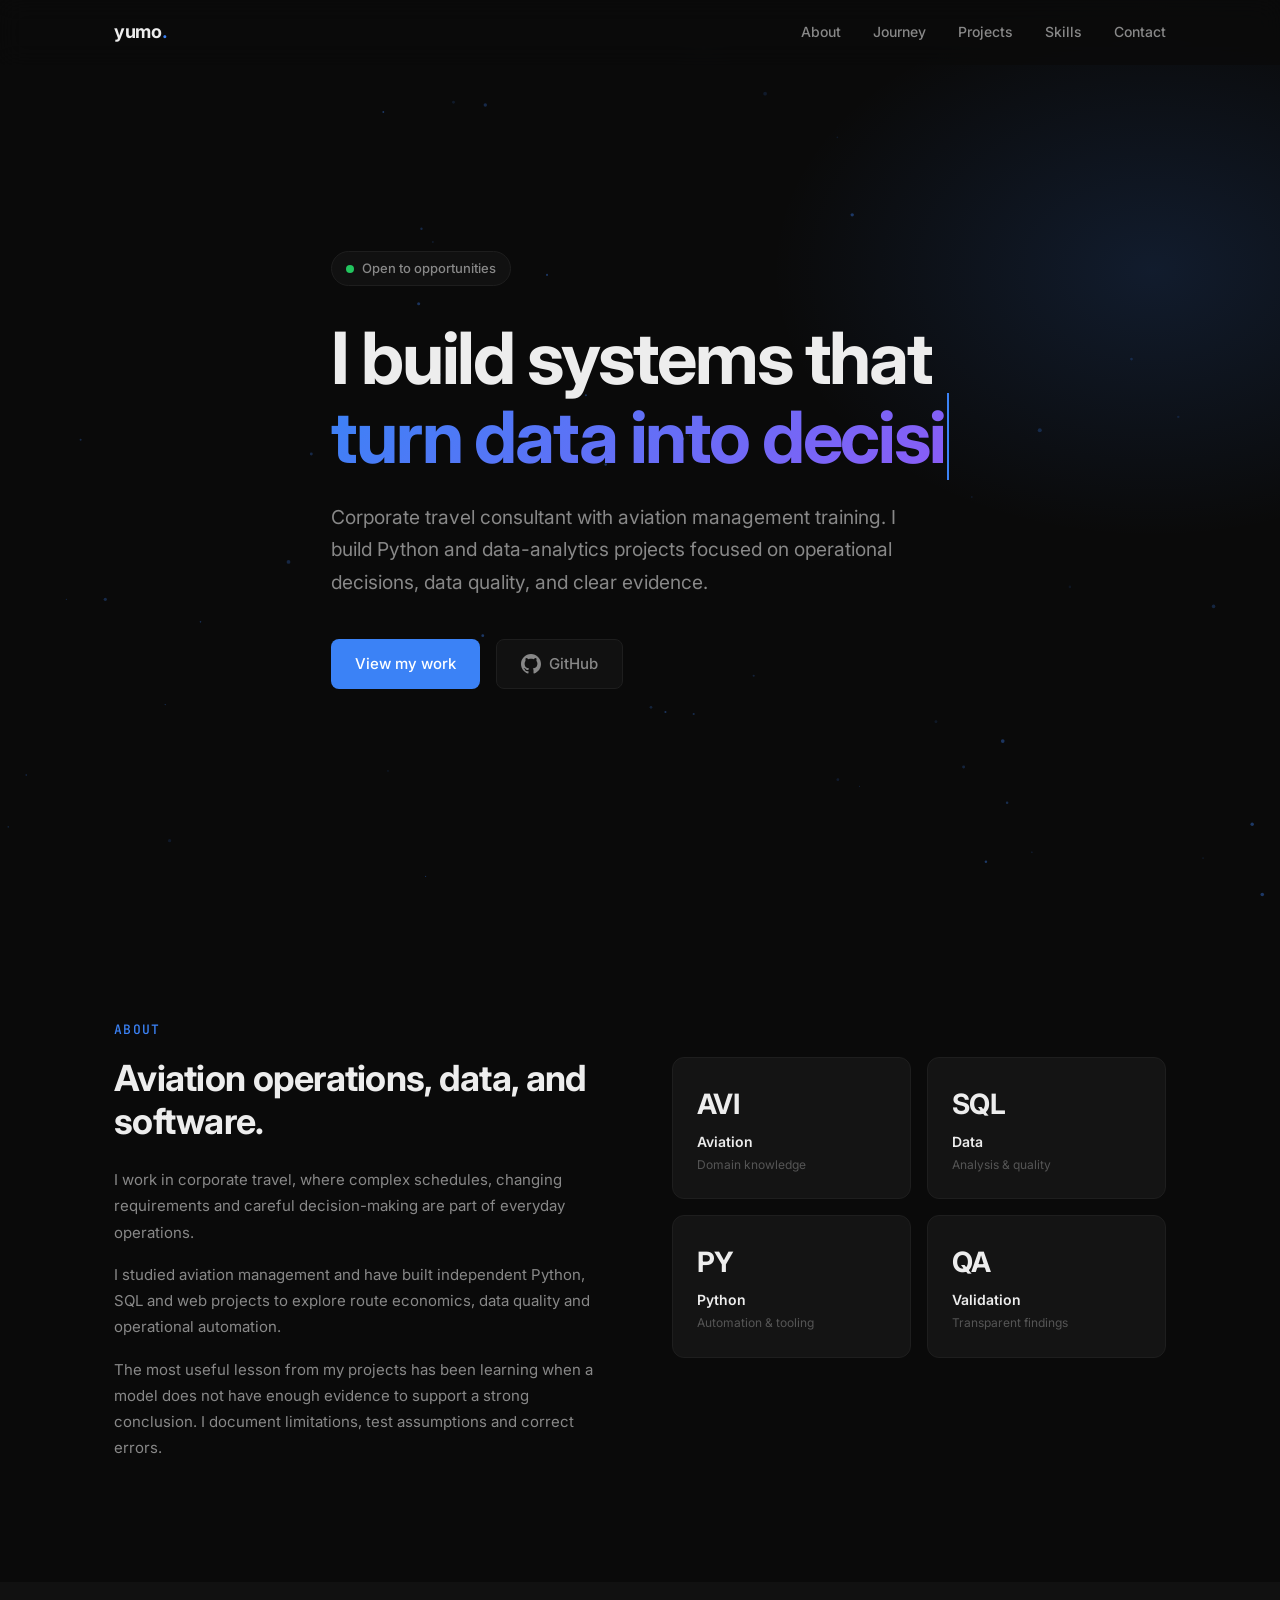
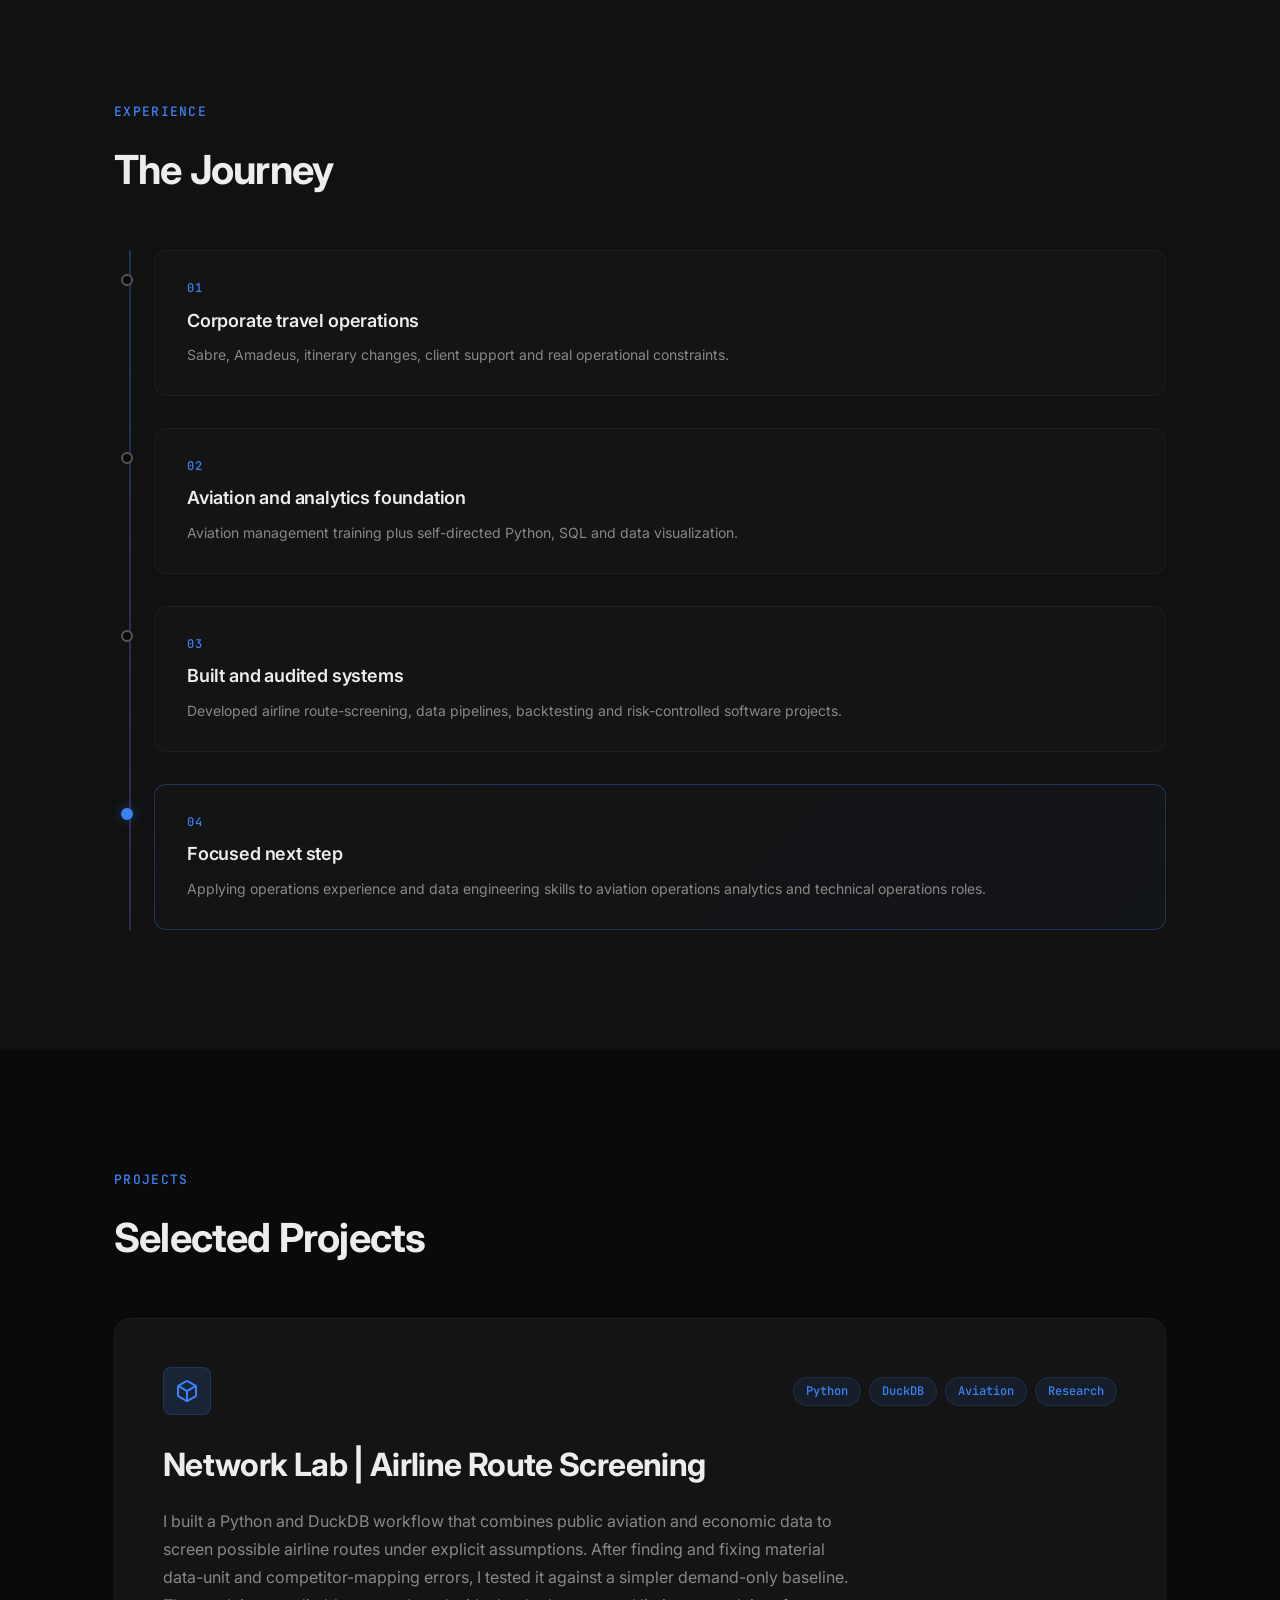
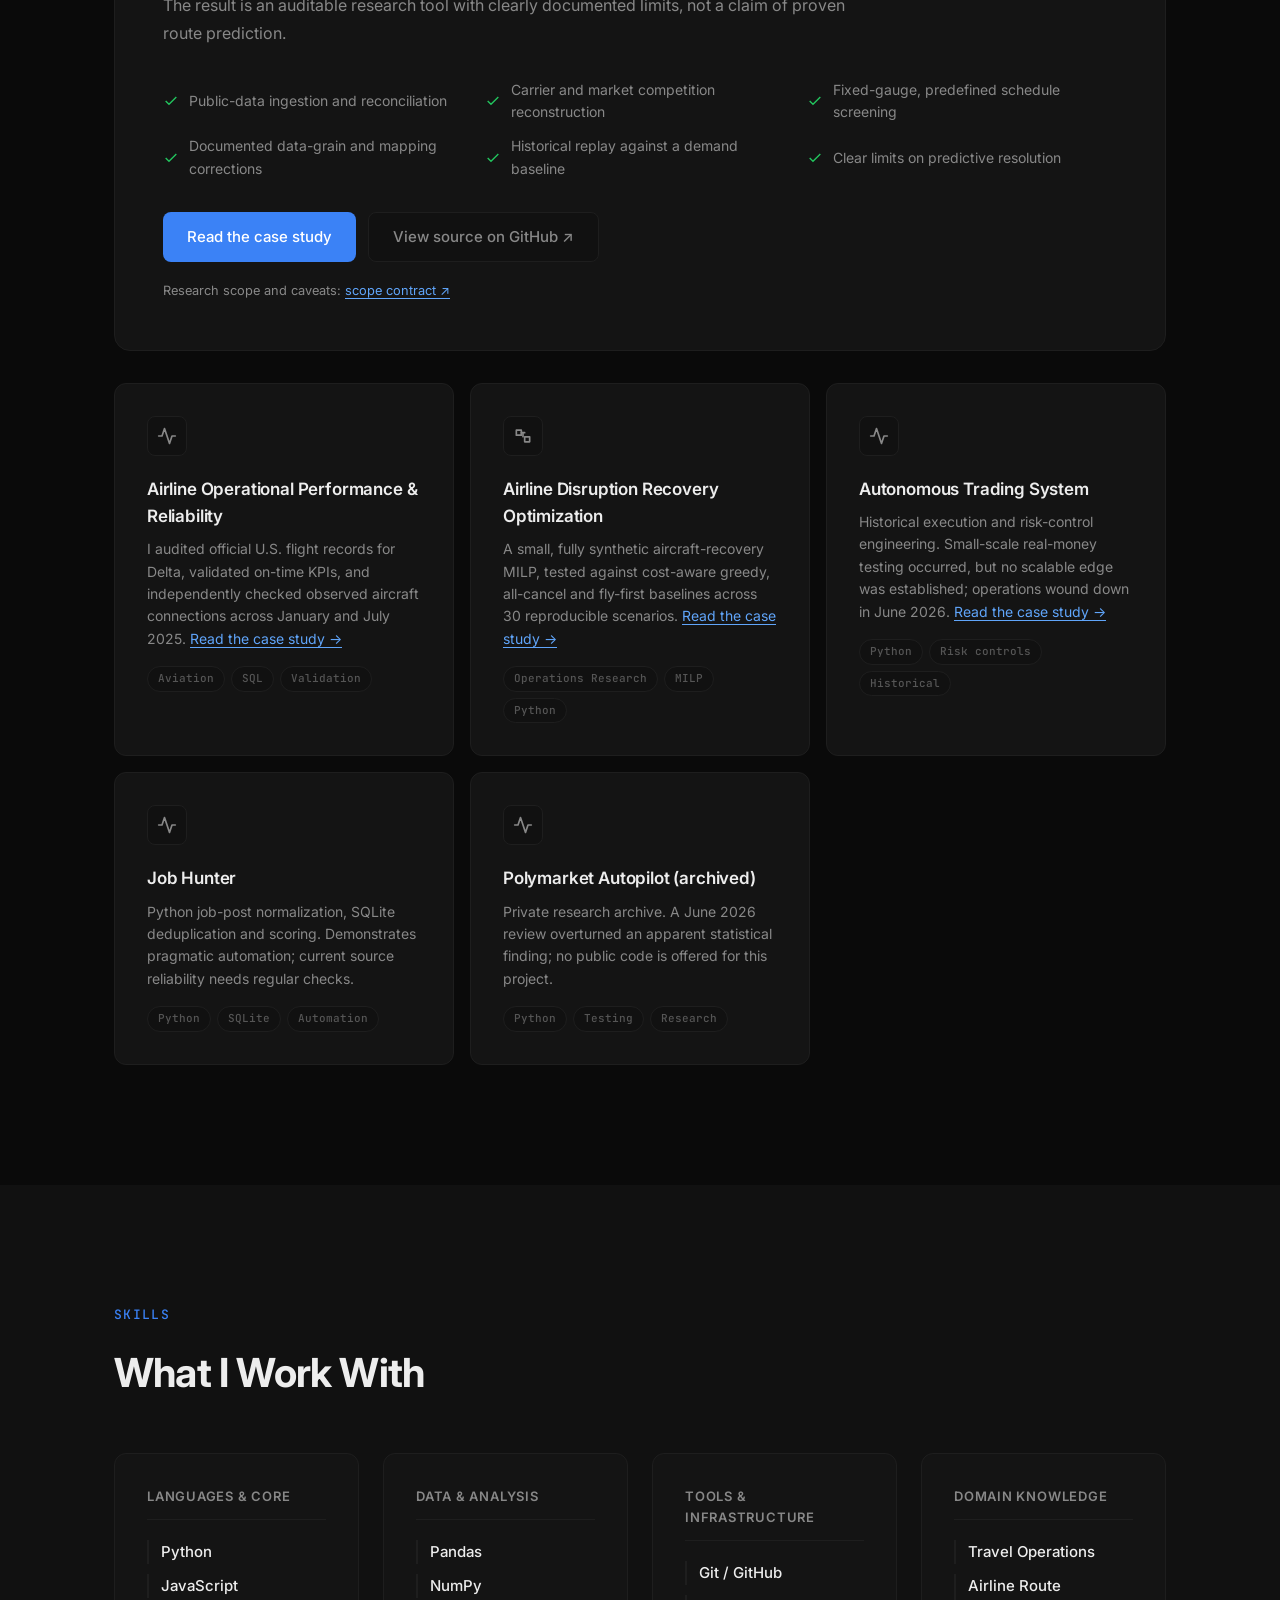
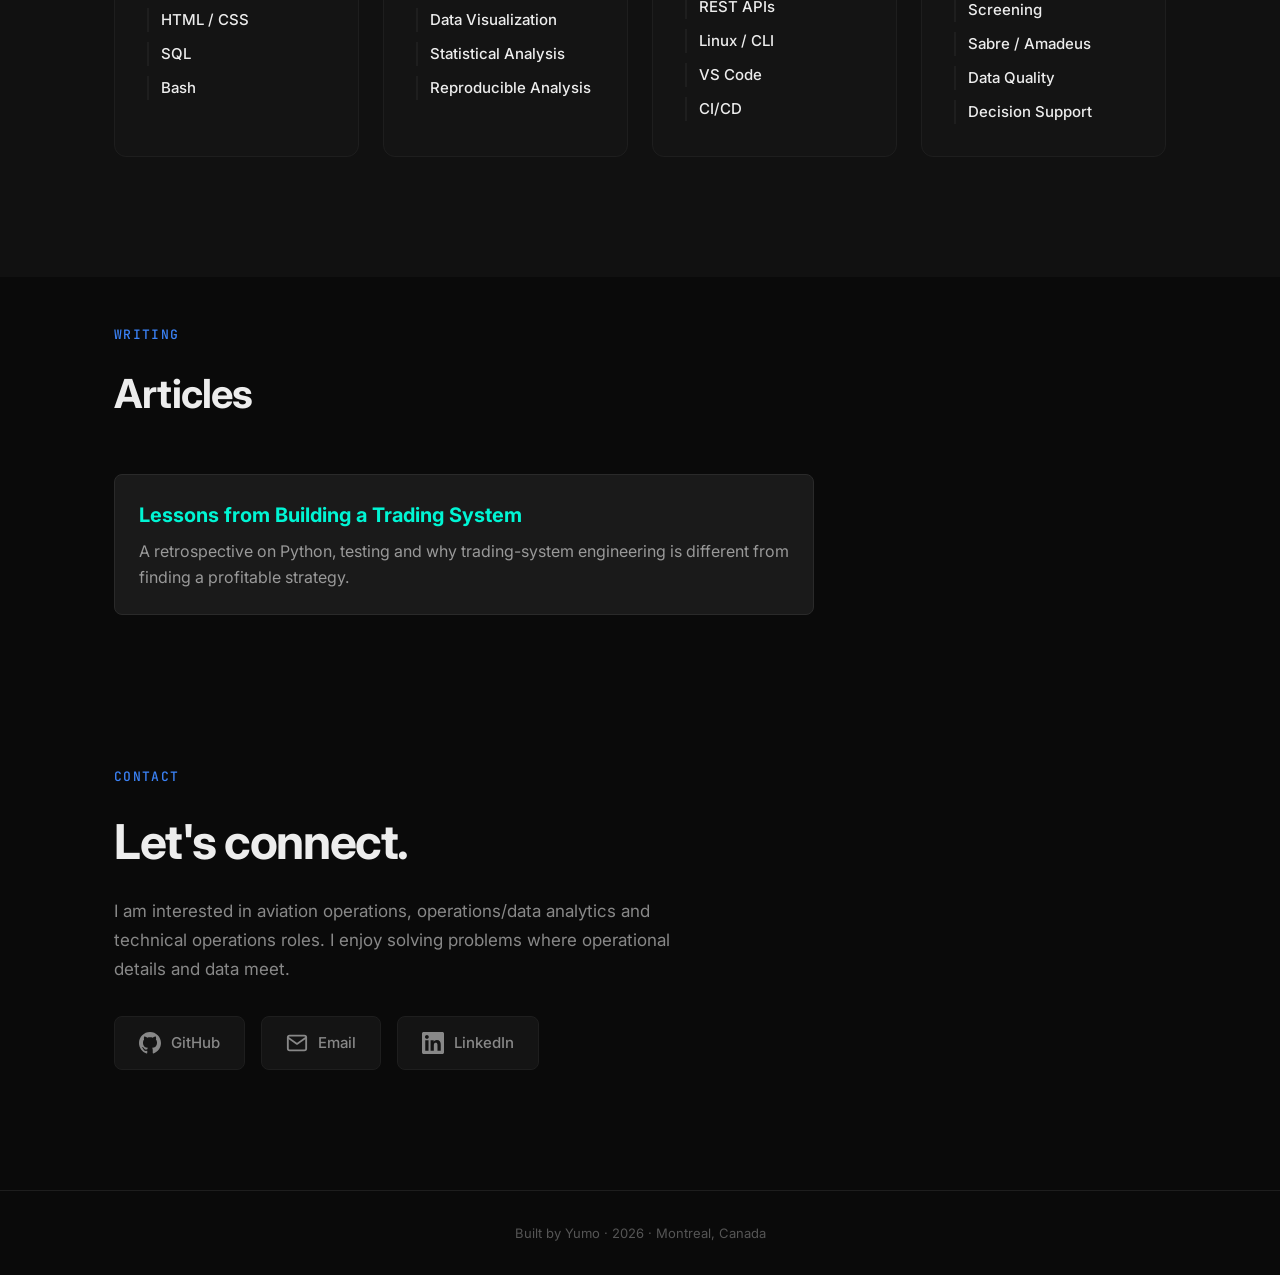
==== commit 7dc1d7b1: "feat: publish source-backed synthetic disruption recovery case study" ====
--- a/index.html
+++ b/index.html
@@ -186,6 +186,8 @@
 <div class="projects-grid"><div class="project-card"><div class="project-card-icon">
 <svg fill="none" height="20" stroke="currentColor" stroke-linecap="round" stroke-linejoin="round" stroke-width="2" viewbox="0 0 24 24" width="20"><polyline points="22 12 18 12 15 21 9 3 6 12 2 12"></polyline></svg>
 </div><h4><a href="airline-operations.html">Airline Operational Performance &amp; Reliability</a></h4><p>I audited official U.S. flight records for Delta, validated on-time KPIs, and independently checked observed aircraft connections across January and July 2025. <a class="case-inline-link" href="airline-operations.html">Read the case study →</a></p><div class="project-card-tags"><span class="tag-sm">Aviation</span><span class="tag-sm">SQL</span><span class="tag-sm">Validation</span></div></div><div class="project-card"><div class="project-card-icon">
+<svg fill="none" height="20" stroke="currentColor" stroke-linecap="round" stroke-linejoin="round" stroke-width="2" viewbox="0 0 24 24" width="20"><path d="M4 5h6v6H4zM14 13h6v6h-6z"></path><path d="M10 8h4m-2 0v5"></path></svg>
+</div><h4><a href="disruption-recovery.html">Airline Disruption Recovery Optimization</a></h4><p>A small, fully synthetic aircraft-recovery MILP, tested against cost-aware greedy, all-cancel and fly-first baselines across 30 reproducible scenarios. <a class="case-inline-link" href="disruption-recovery.html">Read the case study →</a></p><div class="project-card-tags"><span class="tag-sm">Operations Research</span><span class="tag-sm">MILP</span><span class="tag-sm">Python</span></div></div><div class="project-card"><div class="project-card-icon">
 <svg fill="none" height="20" stroke="currentColor" stroke-linecap="round" stroke-linejoin="round" stroke-width="2" viewbox="0 0 24 24" width="20"><polyline points="22 12 18 12 15 21 9 3 6 12 2 12"></polyline></svg>
 </div><h4><a href="case-study.html">Autonomous Trading System</a></h4><p>Historical execution and risk-control engineering. Small-scale real-money testing occurred, but no scalable edge was established; operations wound down in June 2026. <a class="case-inline-link" href="case-study.html">Read the case study →</a></p><div class="project-card-tags"><span class="tag-sm">Python</span><span class="tag-sm">Risk controls</span><span class="tag-sm">Historical</span></div></div><div class="project-card"><div class="project-card-icon">
 <svg fill="none" height="20" stroke="currentColor" stroke-linecap="round" stroke-linejoin="round" stroke-width="2" viewbox="0 0 24 24" width="20"><polyline points="22 12 18 12 15 21 9 3 6 12 2 12"></polyline></svg>
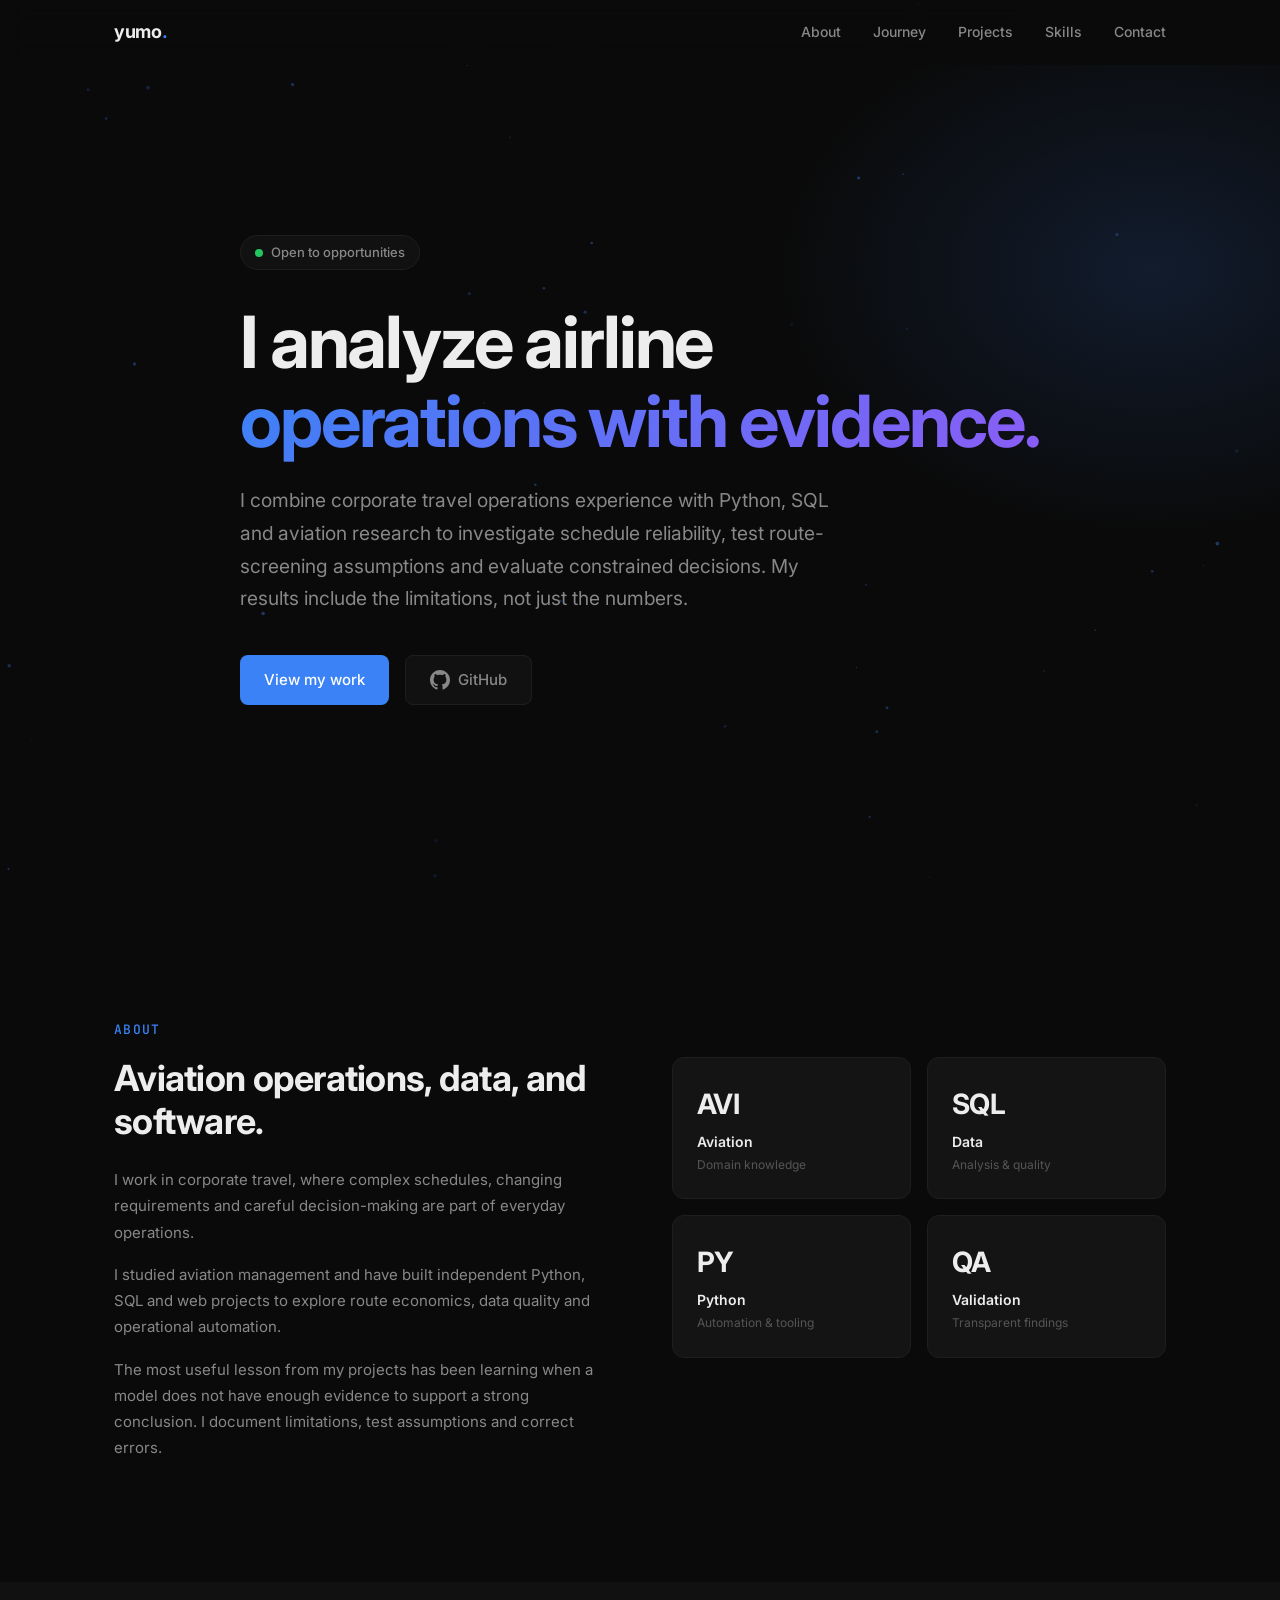
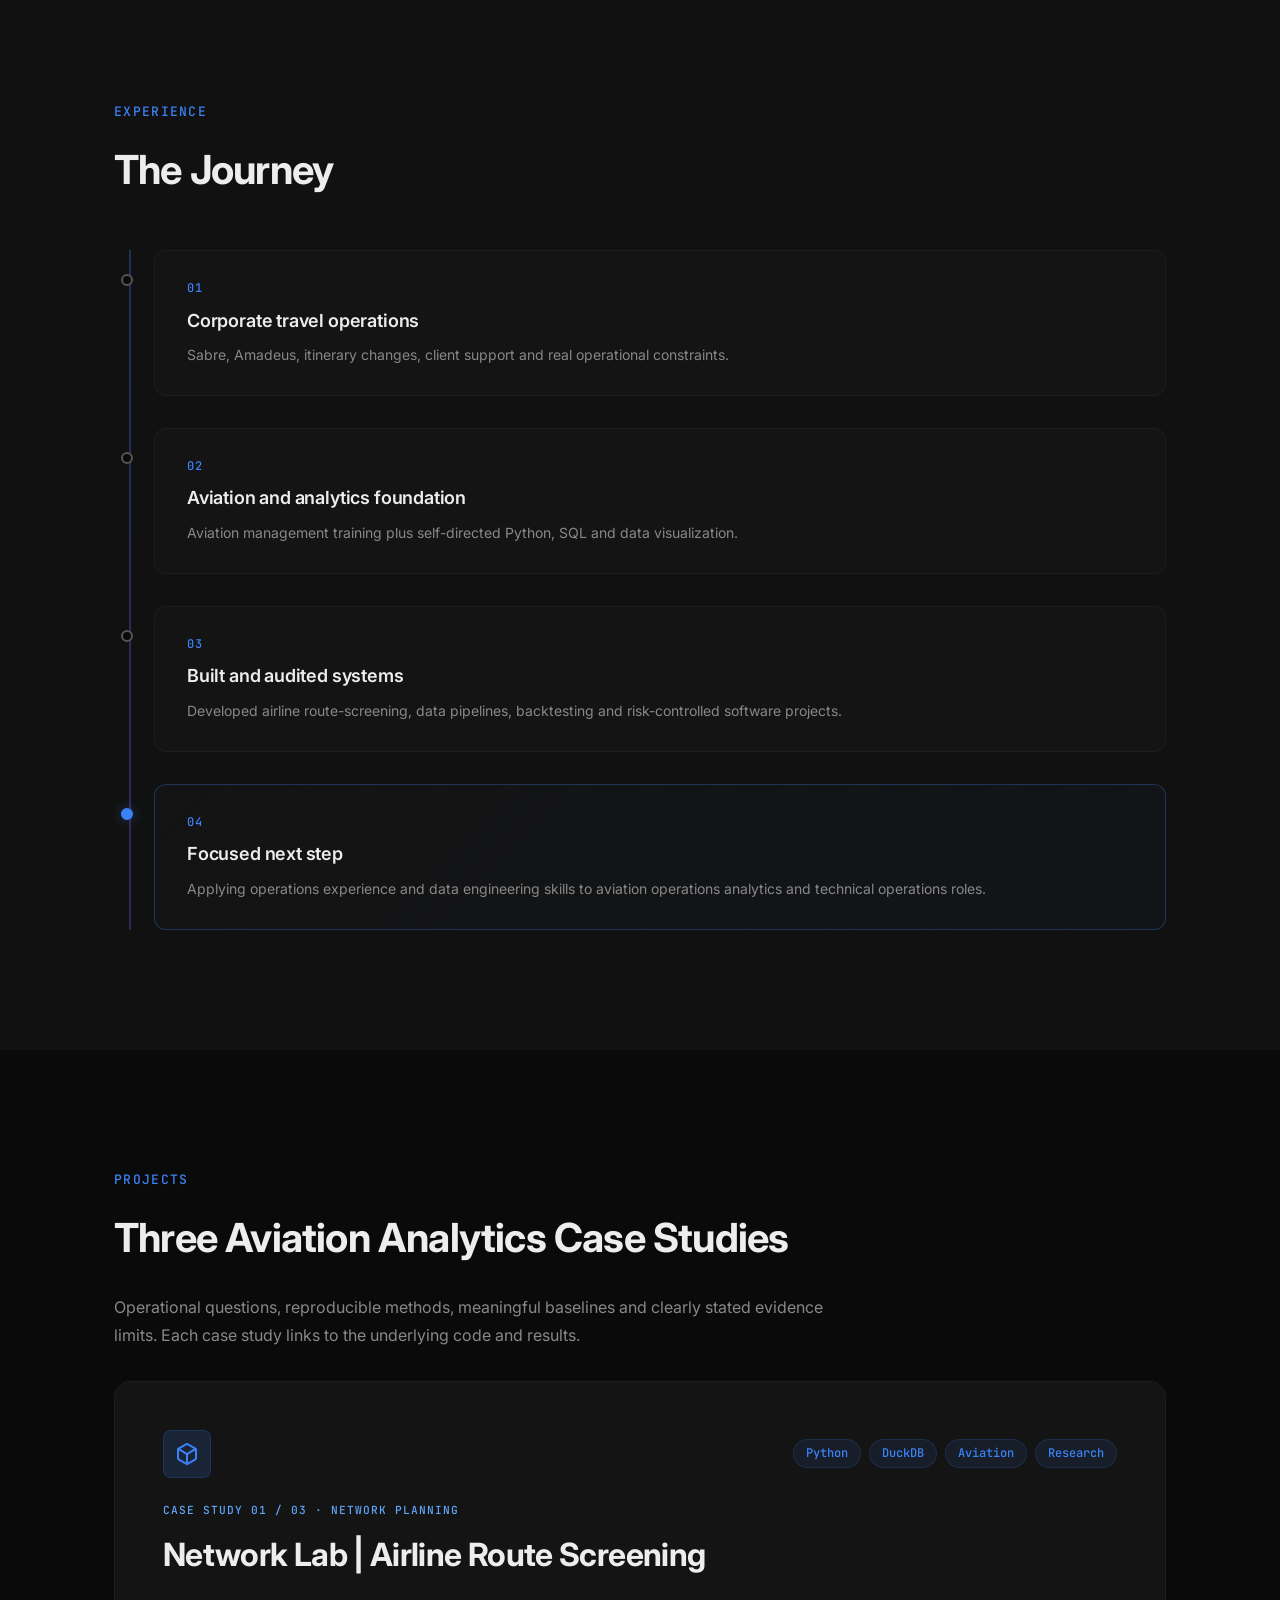
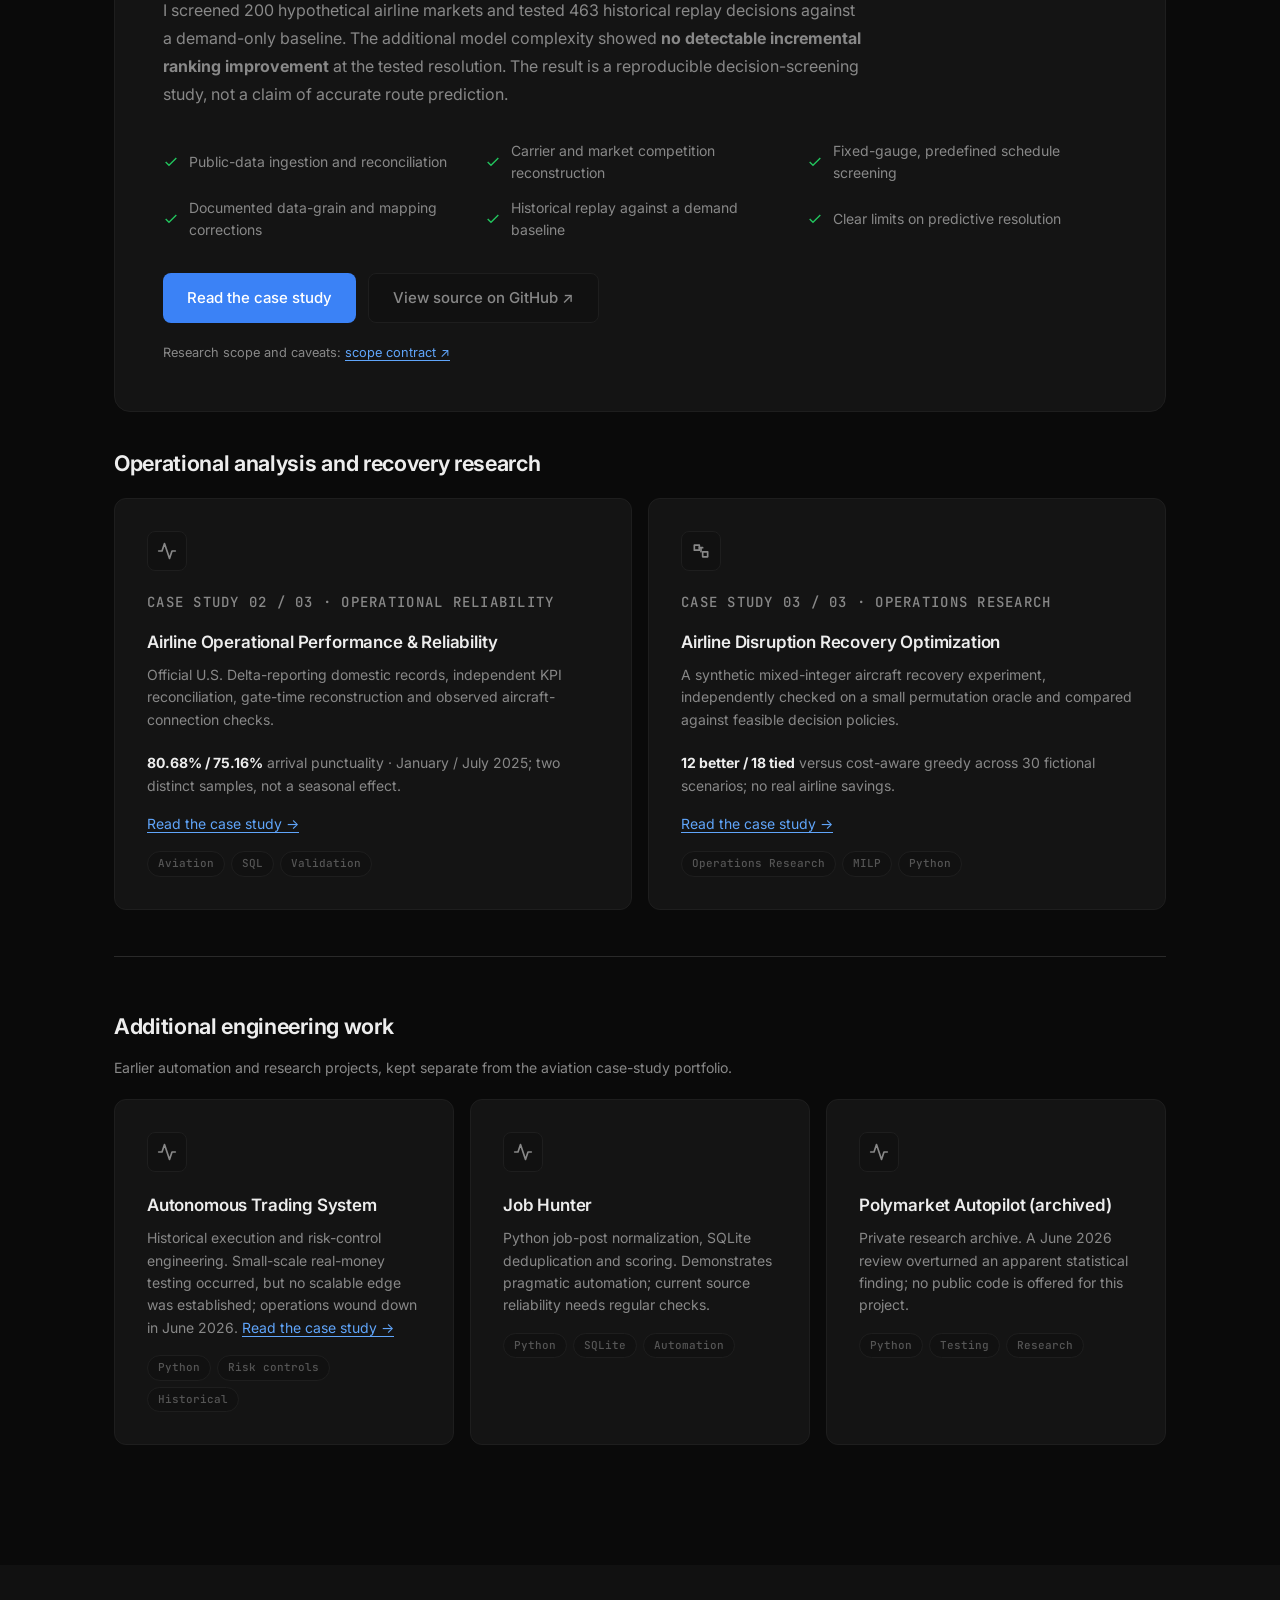
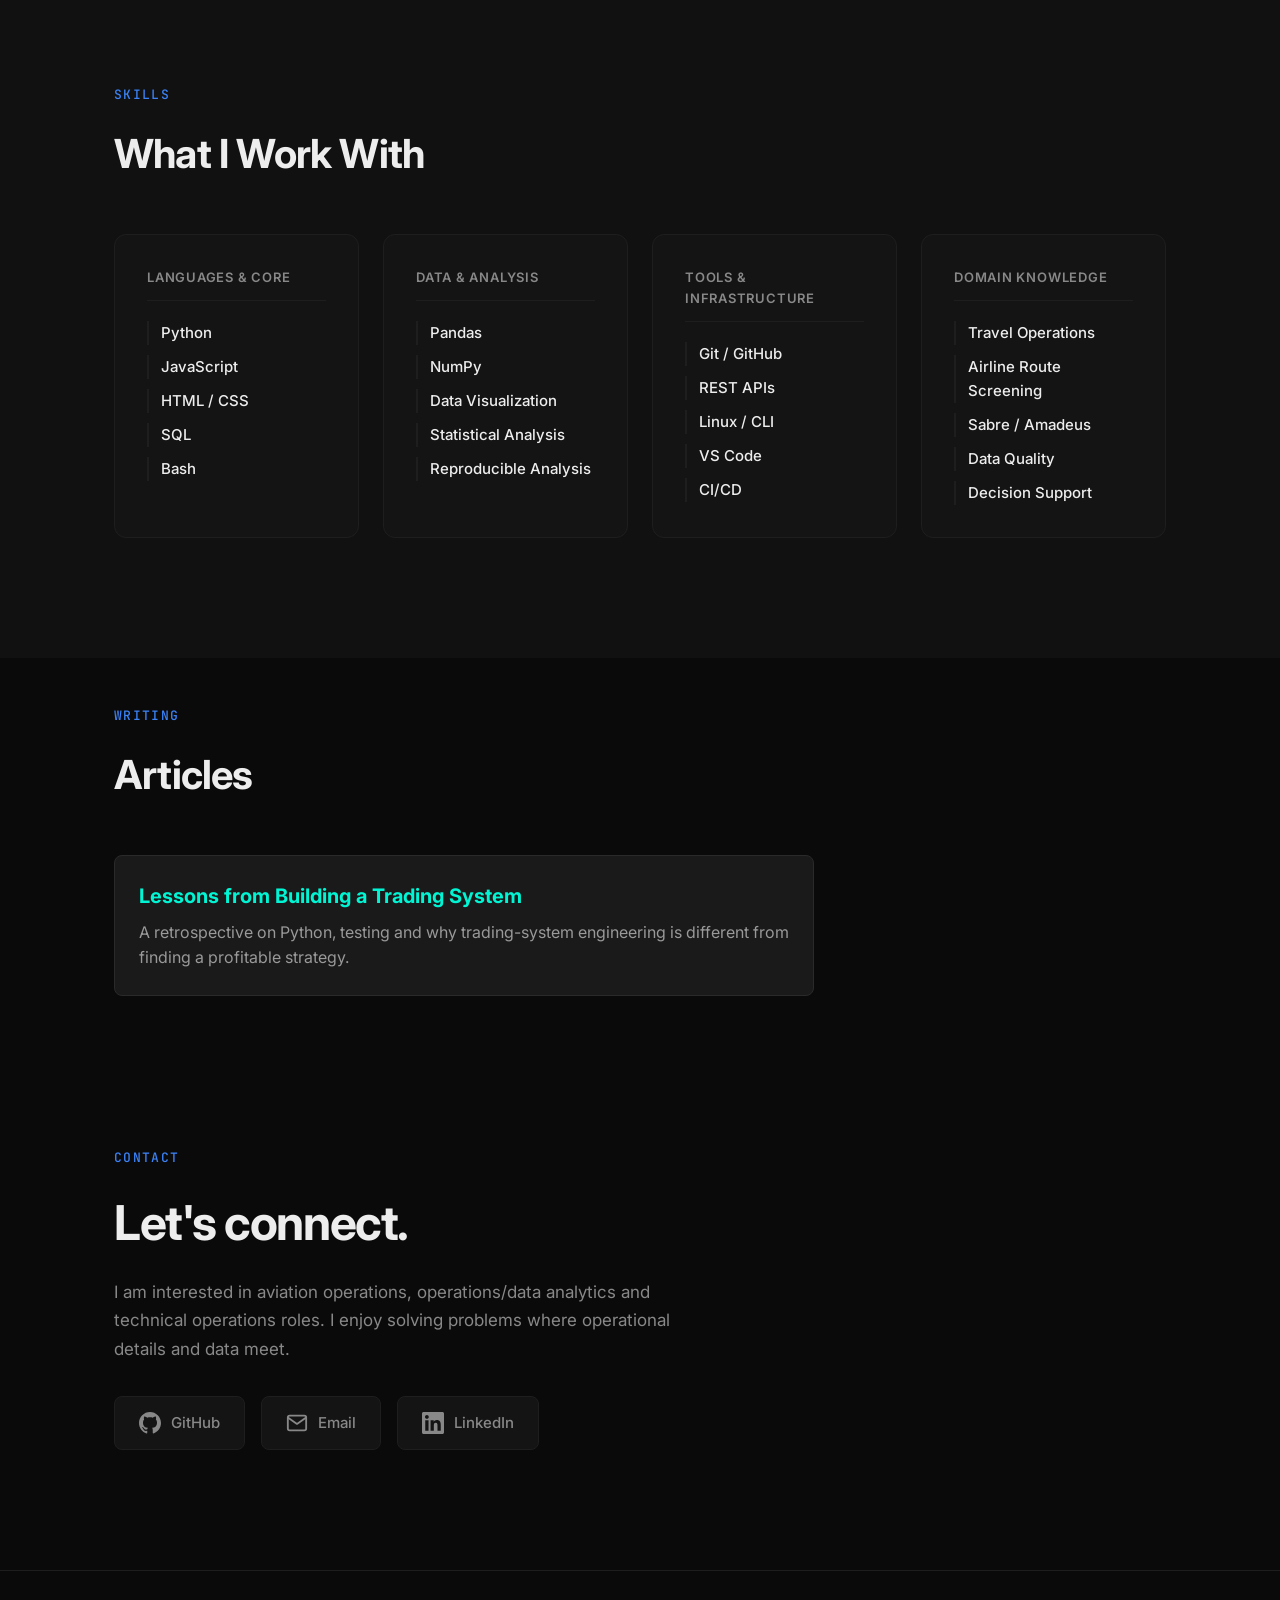
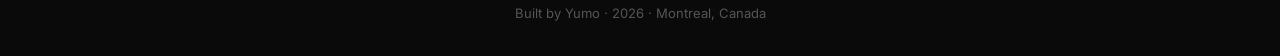
==== commit 57939ec5: "ux: showcase three aviation case studies before unrelated engineering projects" ====
--- a/index.html
+++ b/index.html
@@ -55,10 +55,10 @@
         Open to opportunities
       </div>
 <h1 class="hero-title">
-        I build systems that<br/>
-<span class="gradient-text typewriter" data-text="turn data into decisions."></span>
+        I analyze airline<br/>
+<span class="gradient-text">operations with evidence.</span>
 </h1>
-<p class="hero-subtitle">Corporate travel consultant with aviation management training. I build Python and data-analytics projects focused on operational decisions, data quality, and clear evidence.</p>
+<p class="hero-subtitle">I combine corporate travel operations experience with Python, SQL and aviation research to investigate schedule reliability, test route-screening assumptions and evaluate constrained decisions. My results include the limitations, not just the numbers.</p>
 <div class="hero-actions">
 <a class="btn btn-primary" href="#projects">View my work</a>
 <a class="btn btn-secondary" href="https://github.com/yumorepos" rel="noopener" target="_blank">
@@ -153,7 +153,8 @@
 <section class="section" id="projects">
 <div class="container">
 <div class="section-label">Projects</div>
-<h2 class="section-title">Selected Projects</h2>
+<h2 class="section-title">Three Aviation Analytics Case Studies</h2>
+<p class="portfolio-intro">Operational questions, reproducible methods, meaningful baselines and clearly stated evidence limits. Each case study links to the underlying code and results.</p>
 <!-- Featured Project -->
 <div class="project-featured">
 <div class="project-featured-header">
@@ -167,8 +168,9 @@
 <span class="tag">Research</span>
 </div>
 </div>
+<p class="portfolio-series">CASE STUDY 01 / 03 · NETWORK PLANNING</p>
 <h3 class="project-featured-title">Network Lab | Airline Route Screening</h3>
-<p class="project-featured-desc">I built a Python and DuckDB workflow that combines public aviation and economic data to screen possible airline routes under explicit assumptions. After finding and fixing material data-unit and competitor-mapping errors, I tested it against a simpler demand-only baseline. The result is an auditable research tool with clearly documented limits, not a claim of proven route prediction.</p>
+<p class="project-featured-desc">I screened 200 hypothetical airline markets and tested 463 historical replay decisions against a demand-only baseline. The additional model complexity showed <strong>no detectable incremental ranking improvement</strong> at the tested resolution. The result is a reproducible decision-screening study, not a claim of accurate route prediction.</p>
 <div class="project-features">
 <div class="feature"><svg fill="none" height="16" stroke="currentColor" stroke-width="2" viewbox="0 0 24 24" width="16"><polyline points="20 6 9 17 4 12"></polyline></svg> Public-data ingestion and reconciliation</div>
 <div class="feature"><svg fill="none" height="16" stroke="currentColor" stroke-width="2" viewbox="0 0 24 24" width="16"><polyline points="20 6 9 17 4 12"></polyline></svg> Carrier and market competition reconstruction</div>
@@ -182,12 +184,19 @@
 <a class="btn btn-secondary" href="https://github.com/yumorepos/network-lab" rel="noopener" target="_blank">View source on GitHub ↗</a>
 </div><p class="featured-evidence">Research scope and caveats: <a href="https://github.com/yumorepos/network-lab/blob/main/docs/FINAL_SCOPE_CONTRACT.md" rel="noopener noreferrer" target="_blank">scope contract ↗</a></p>
 </div>
-<!-- More Projects -->
-<div class="projects-grid"><div class="project-card"><div class="project-card-icon">
+<!-- Aviation case studies continue in a dedicated two-column group -->
+<h3 class="portfolio-subheading">Operational analysis and recovery research</h3>
+<div class="projects-grid aviation-portfolio-grid"><div class="project-card"><div class="project-card-icon">
 <svg fill="none" height="20" stroke="currentColor" stroke-linecap="round" stroke-linejoin="round" stroke-width="2" viewbox="0 0 24 24" width="20"><polyline points="22 12 18 12 15 21 9 3 6 12 2 12"></polyline></svg>
-</div><h4><a href="airline-operations.html">Airline Operational Performance &amp; Reliability</a></h4><p>I audited official U.S. flight records for Delta, validated on-time KPIs, and independently checked observed aircraft connections across January and July 2025. <a class="case-inline-link" href="airline-operations.html">Read the case study →</a></p><div class="project-card-tags"><span class="tag-sm">Aviation</span><span class="tag-sm">SQL</span><span class="tag-sm">Validation</span></div></div><div class="project-card"><div class="project-card-icon">
+</div><p class="portfolio-series">CASE STUDY 02 / 03 · OPERATIONAL RELIABILITY</p>
+<h4><a href="airline-operations.html">Airline Operational Performance &amp; Reliability</a></h4><p>Official U.S. Delta-reporting domestic records, independent KPI reconciliation, gate-time reconstruction and observed aircraft-connection checks.</p><p class="portfolio-kpi"><strong>80.68% / 75.16%</strong> arrival punctuality · January / July 2025; two distinct samples, not a seasonal effect.</p><p><a class="case-inline-link" href="airline-operations.html">Read the case study →</a></p><div class="project-card-tags"><span class="tag-sm">Aviation</span><span class="tag-sm">SQL</span><span class="tag-sm">Validation</span></div></div><div class="project-card"><div class="project-card-icon">
 <svg fill="none" height="20" stroke="currentColor" stroke-linecap="round" stroke-linejoin="round" stroke-width="2" viewbox="0 0 24 24" width="20"><path d="M4 5h6v6H4zM14 13h6v6h-6z"></path><path d="M10 8h4m-2 0v5"></path></svg>
-</div><h4><a href="disruption-recovery.html">Airline Disruption Recovery Optimization</a></h4><p>A small, fully synthetic aircraft-recovery MILP, tested against cost-aware greedy, all-cancel and fly-first baselines across 30 reproducible scenarios. <a class="case-inline-link" href="disruption-recovery.html">Read the case study →</a></p><div class="project-card-tags"><span class="tag-sm">Operations Research</span><span class="tag-sm">MILP</span><span class="tag-sm">Python</span></div></div><div class="project-card"><div class="project-card-icon">
+</div><p class="portfolio-series">CASE STUDY 03 / 03 · OPERATIONS RESEARCH</p>
+<h4><a href="disruption-recovery.html">Airline Disruption Recovery Optimization</a></h4><p>A synthetic mixed-integer aircraft recovery experiment, independently checked on a small permutation oracle and compared against feasible decision policies.</p><p class="portfolio-kpi"><strong>12 better / 18 tied</strong> versus cost-aware greedy across 30 fictional scenarios; no real airline savings.</p><p><a class="case-inline-link" href="disruption-recovery.html">Read the case study →</a></p><div class="project-card-tags"><span class="tag-sm">Operations Research</span><span class="tag-sm">MILP</span><span class="tag-sm">Python</span></div></div></div>
+<div class="portfolio-secondary">
+<h3 class="portfolio-subheading">Additional engineering work</h3>
+<p class="portfolio-secondary-note">Earlier automation and research projects, kept separate from the aviation case-study portfolio.</p>
+<div class="projects-grid other-projects-grid"><div class="project-card"><div class="project-card-icon">
 <svg fill="none" height="20" stroke="currentColor" stroke-linecap="round" stroke-linejoin="round" stroke-width="2" viewbox="0 0 24 24" width="20"><polyline points="22 12 18 12 15 21 9 3 6 12 2 12"></polyline></svg>
 </div><h4><a href="case-study.html">Autonomous Trading System</a></h4><p>Historical execution and risk-control engineering. Small-scale real-money testing occurred, but no scalable edge was established; operations wound down in June 2026. <a class="case-inline-link" href="case-study.html">Read the case study →</a></p><div class="project-card-tags"><span class="tag-sm">Python</span><span class="tag-sm">Risk controls</span><span class="tag-sm">Historical</span></div></div><div class="project-card"><div class="project-card-icon">
 <svg fill="none" height="20" stroke="currentColor" stroke-linecap="round" stroke-linejoin="round" stroke-width="2" viewbox="0 0 24 24" width="20"><polyline points="22 12 18 12 15 21 9 3 6 12 2 12"></polyline></svg>
--- a/style.css
+++ b/style.css
@@ -1006,3 +1006,15 @@
 .ops-bar-fill{height:100%;border-radius:7px;background:var(--accent);min-width:1px}
 .ops-bar-muted{background:var(--text-secondary)}
 @media(max-width:600px){.ops-bar-row{grid-template-columns:1fr 68px;gap:7px 12px}.ops-bar-row>span{grid-column:1 / -1}.ops-figure{padding:16px}}
+
+
+/* Aviation-first homepage: separate three flagship case studies from archives. */
+.portfolio-intro{max-width:750px;color:var(--text-secondary);margin:-24px 0 32px;line-height:1.7}
+.portfolio-subheading{font-size:clamp(1.04rem,2.4vw,1.35rem);font-weight:650;letter-spacing:-.015em;margin:34px 0 17px}
+.portfolio-series{font:500 .7rem/1.5 var(--mono);letter-spacing:.09em;color:var(--accent-hover);margin-bottom:10px}
+.portfolio-kpi{font-size:.83rem;color:var(--text-secondary);line-height:1.6;padding-top:5px}
+.portfolio-kpi strong{color:var(--text)}
+.aviation-portfolio-grid{grid-template-columns:repeat(2,minmax(0,1fr))}
+.portfolio-secondary{border-top:1px solid var(--border-hover);margin-top:46px;padding-top:18px}
+.portfolio-secondary-note{color:var(--text-secondary);font-size:.88rem;max-width:720px;margin:-4px 0 20px}
+@media(max-width:768px){.aviation-portfolio-grid{grid-template-columns:1fr}.portfolio-intro{margin:-24px 0 24px}}
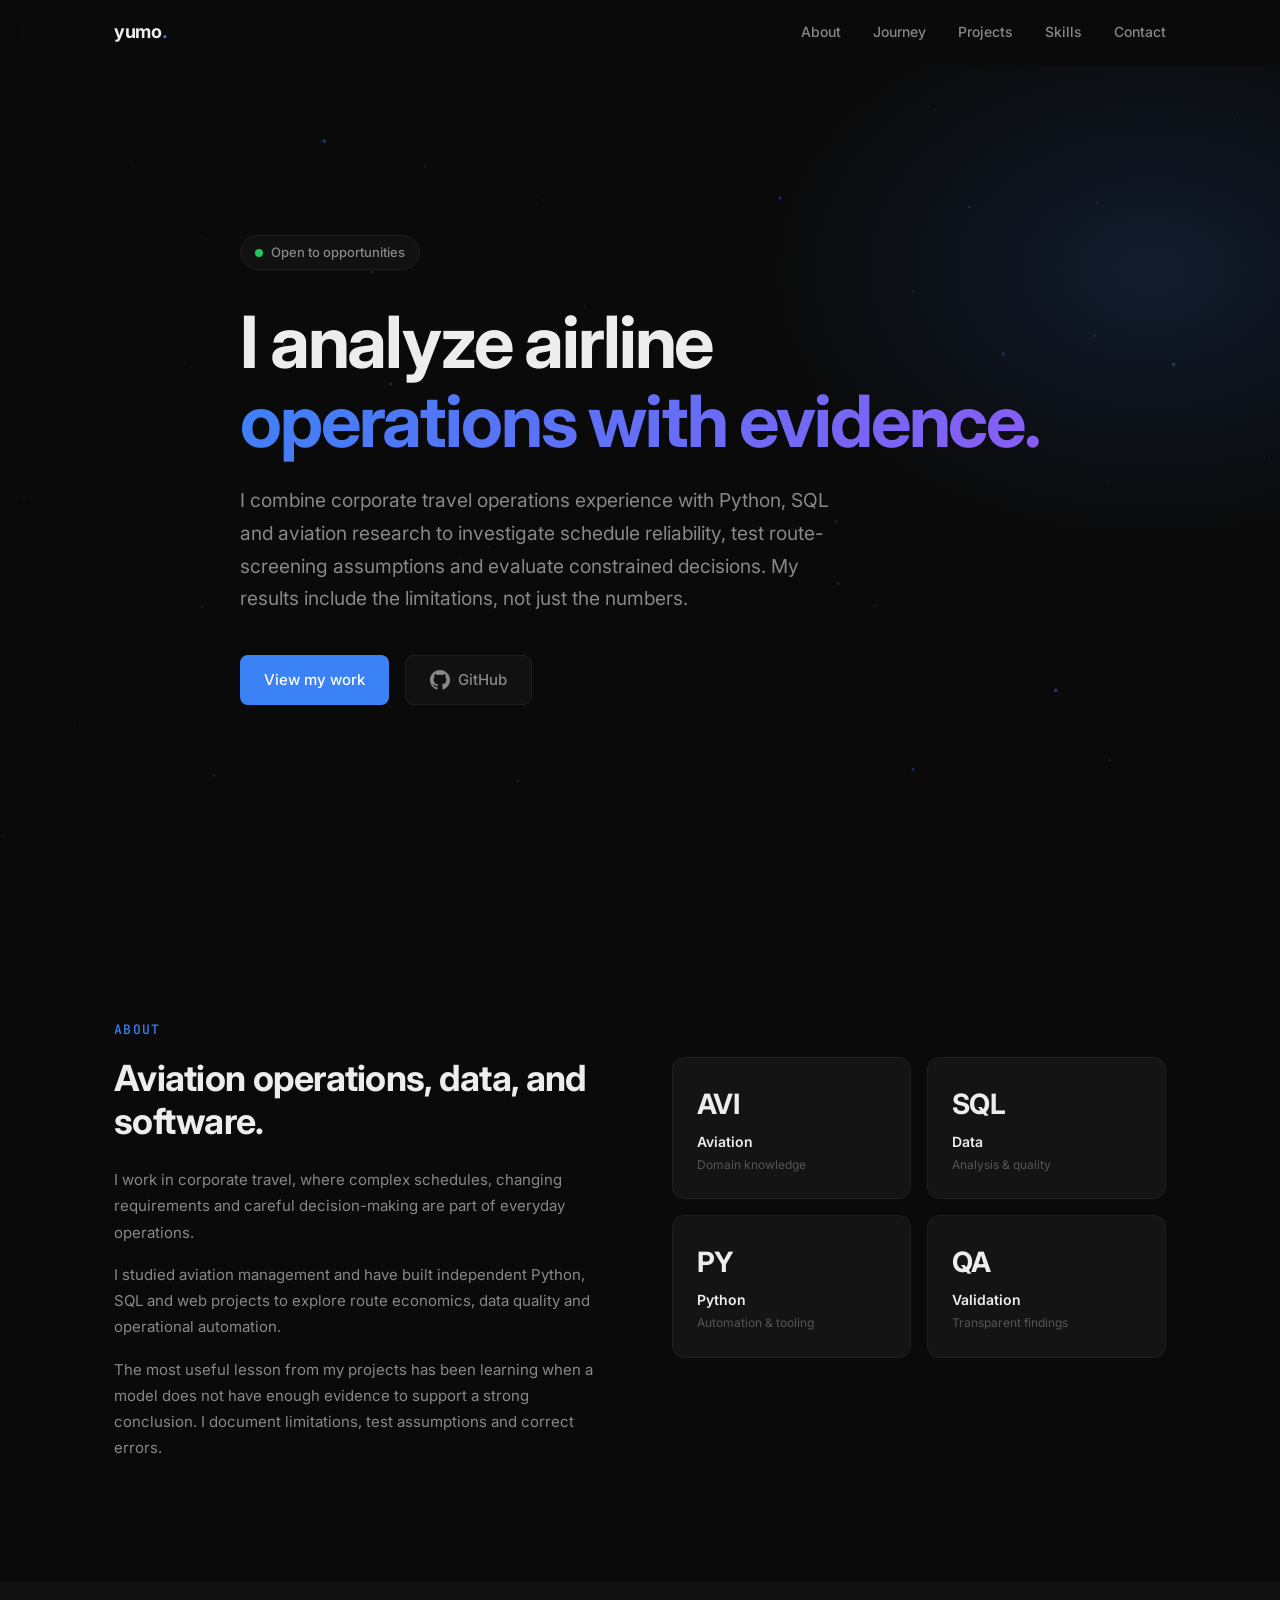
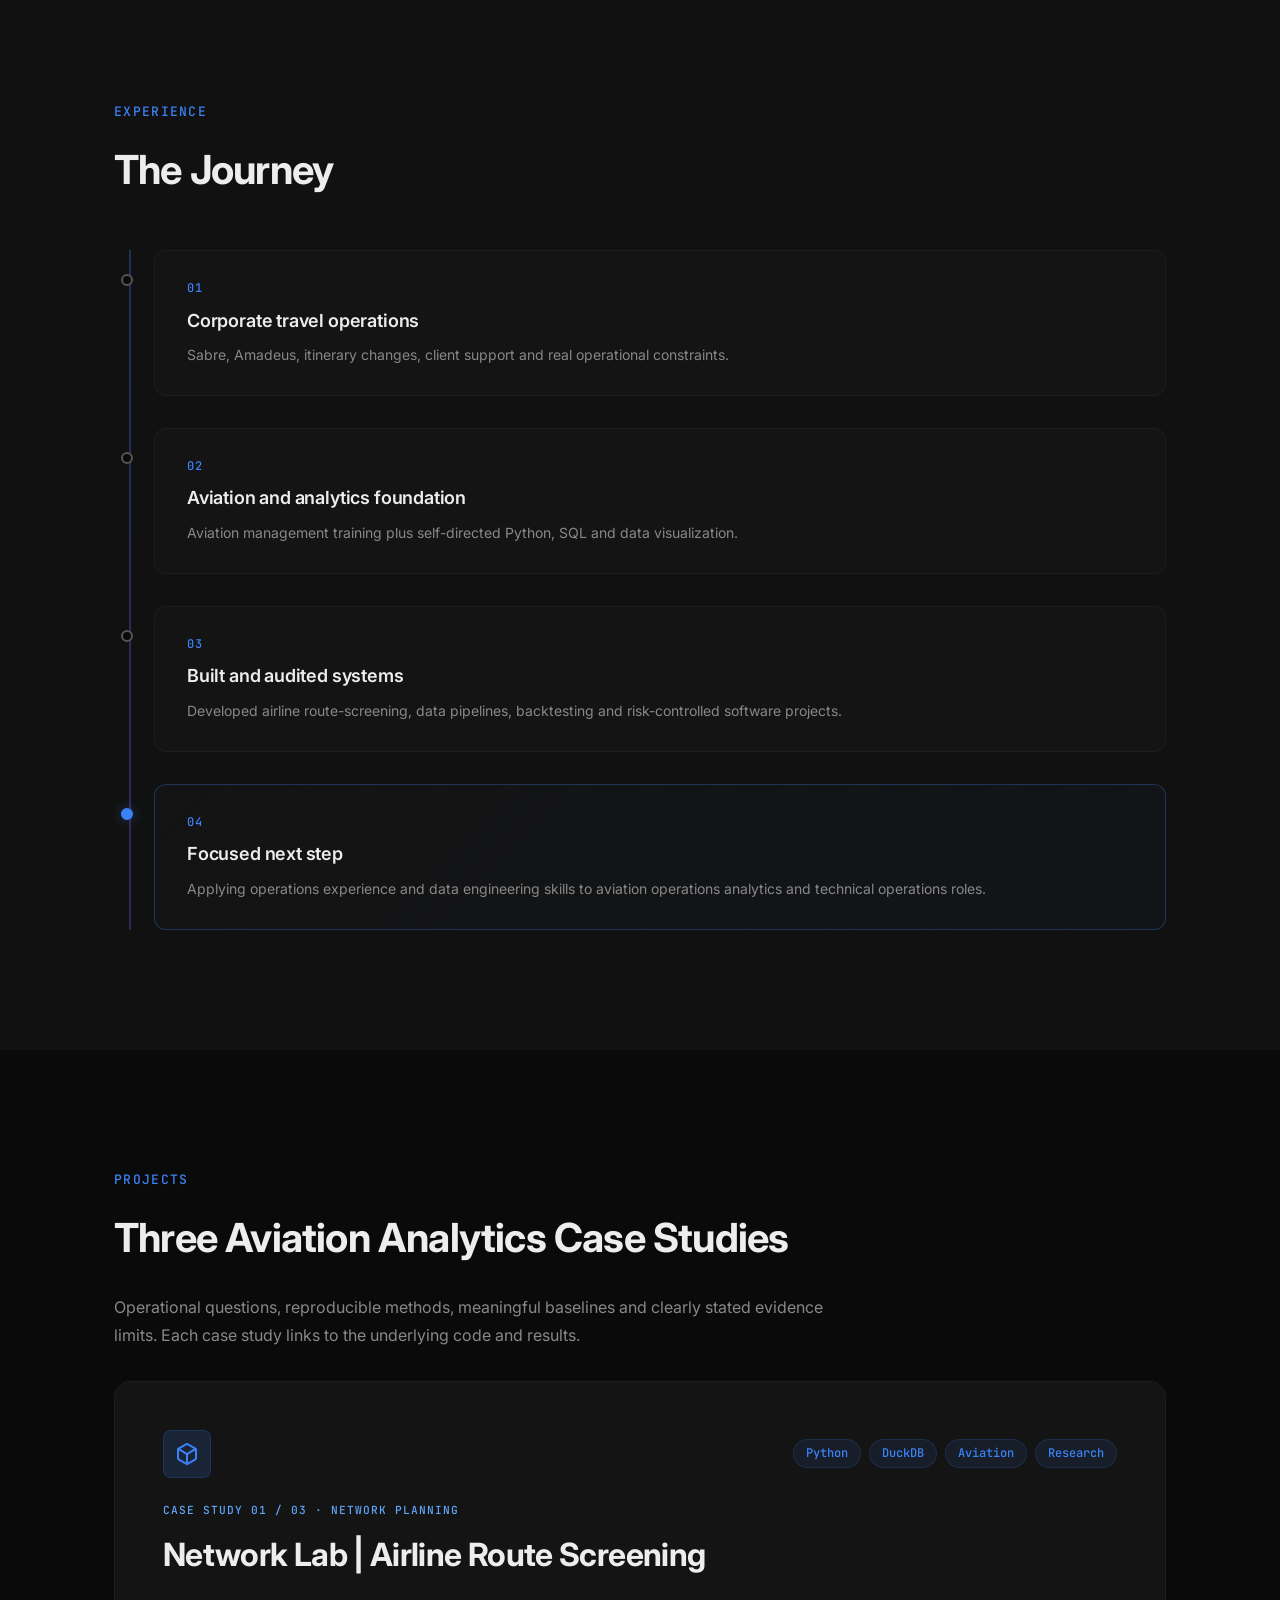
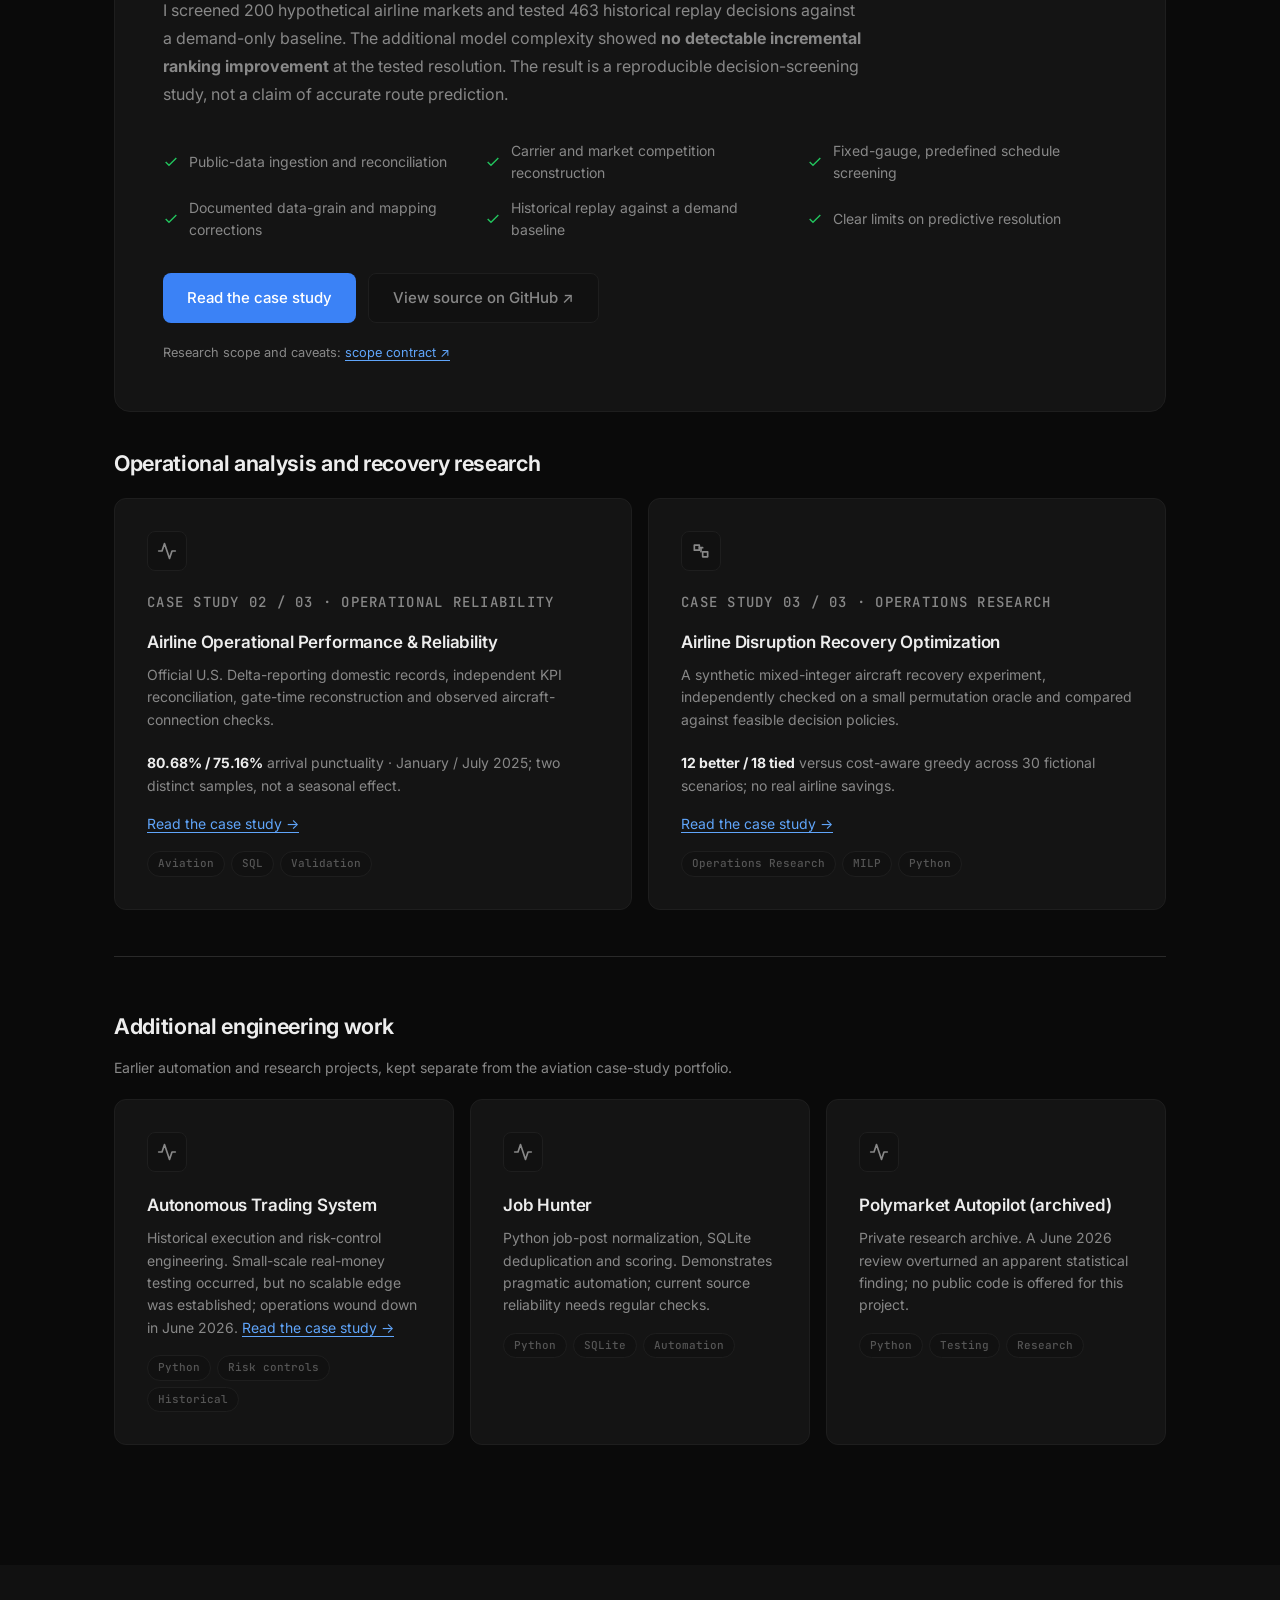
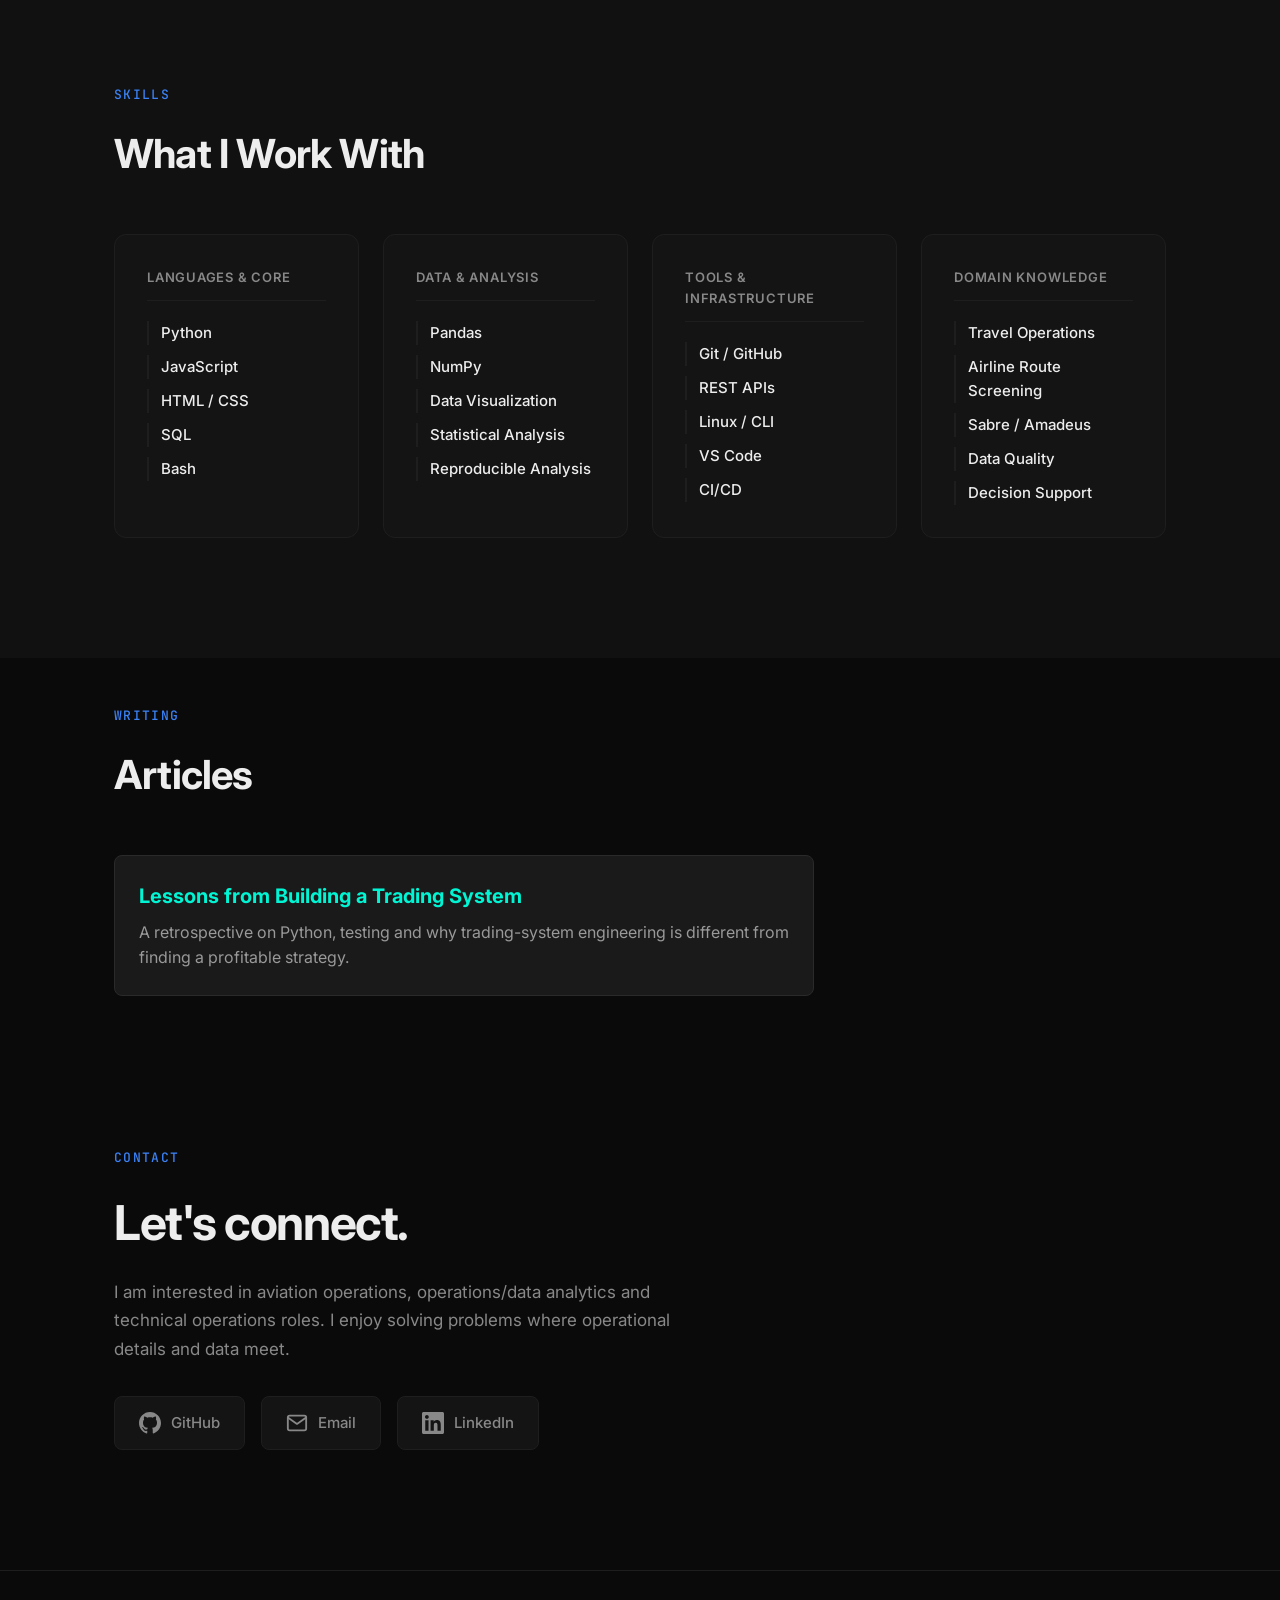
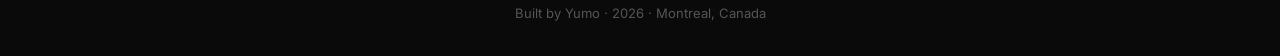
==== commit d43e6f45: "test: close homepage project section and guard div nesting" ====
--- a/index.html
+++ b/index.html
@@ -204,6 +204,7 @@
 <svg fill="none" height="20" stroke="currentColor" stroke-linecap="round" stroke-linejoin="round" stroke-width="2" viewbox="0 0 24 24" width="20"><polyline points="22 12 18 12 15 21 9 3 6 12 2 12"></polyline></svg>
 </div><h4>Polymarket Autopilot (archived)</h4><p>Private research archive. A June 2026 review overturned an apparent statistical finding; no public code is offered for this project.</p><div class="project-card-tags"><span class="tag-sm">Python</span><span class="tag-sm">Testing</span><span class="tag-sm">Research</span></div></div></div>
 </div>
+</div>
 </section>
 <!-- Skills -->
 <section class="section section-alt" id="skills">
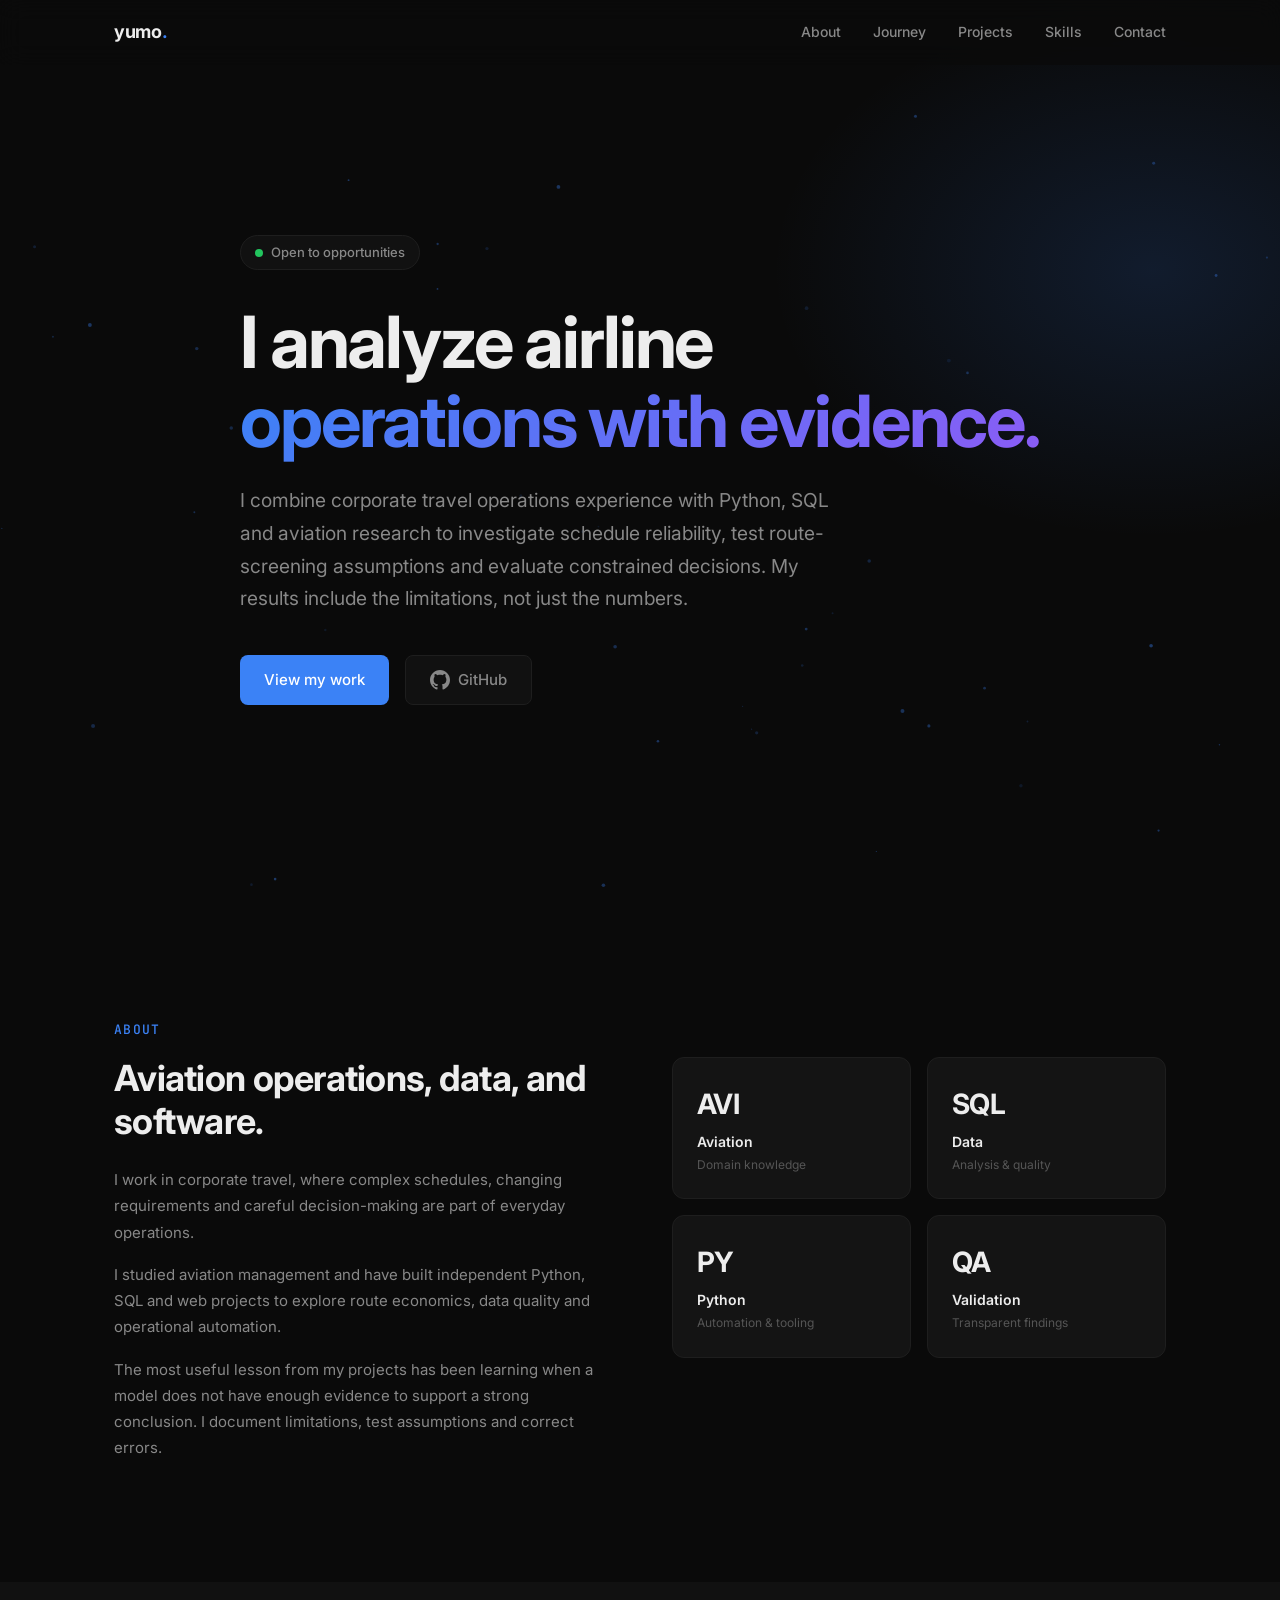
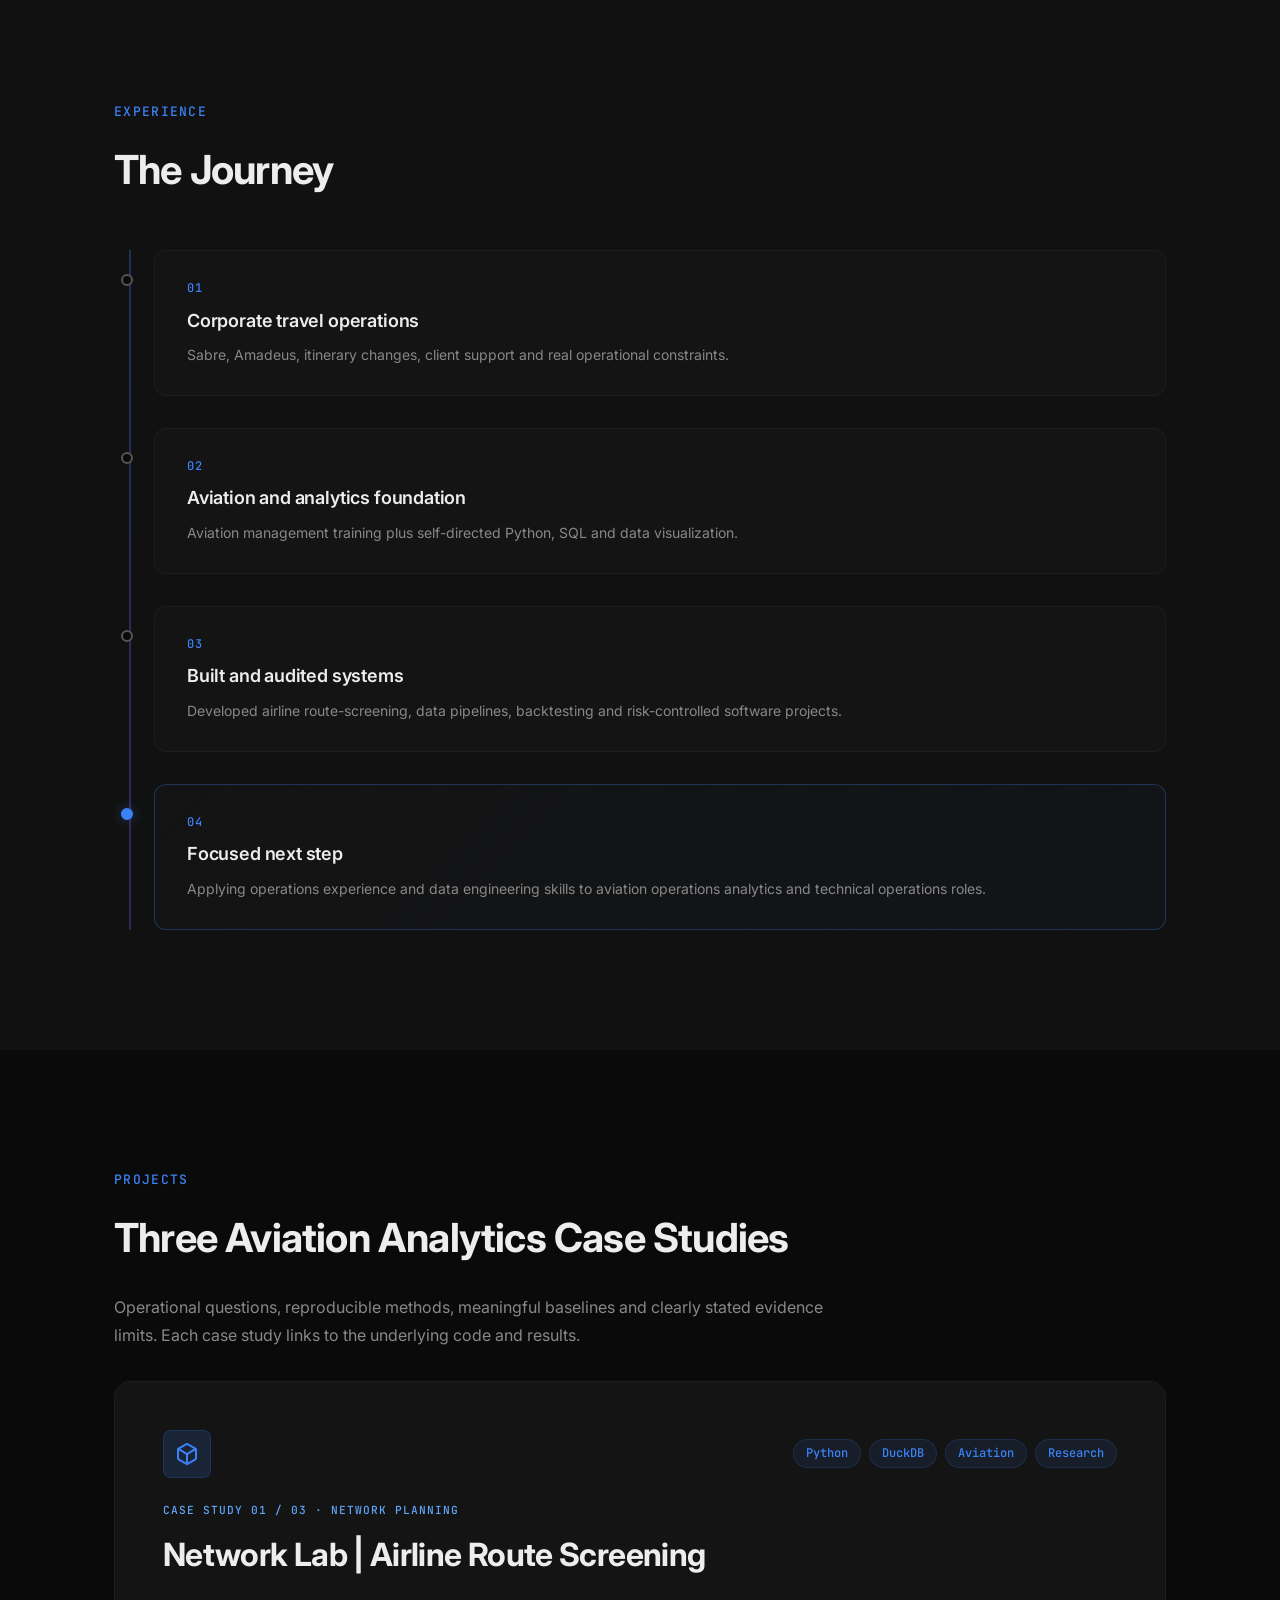
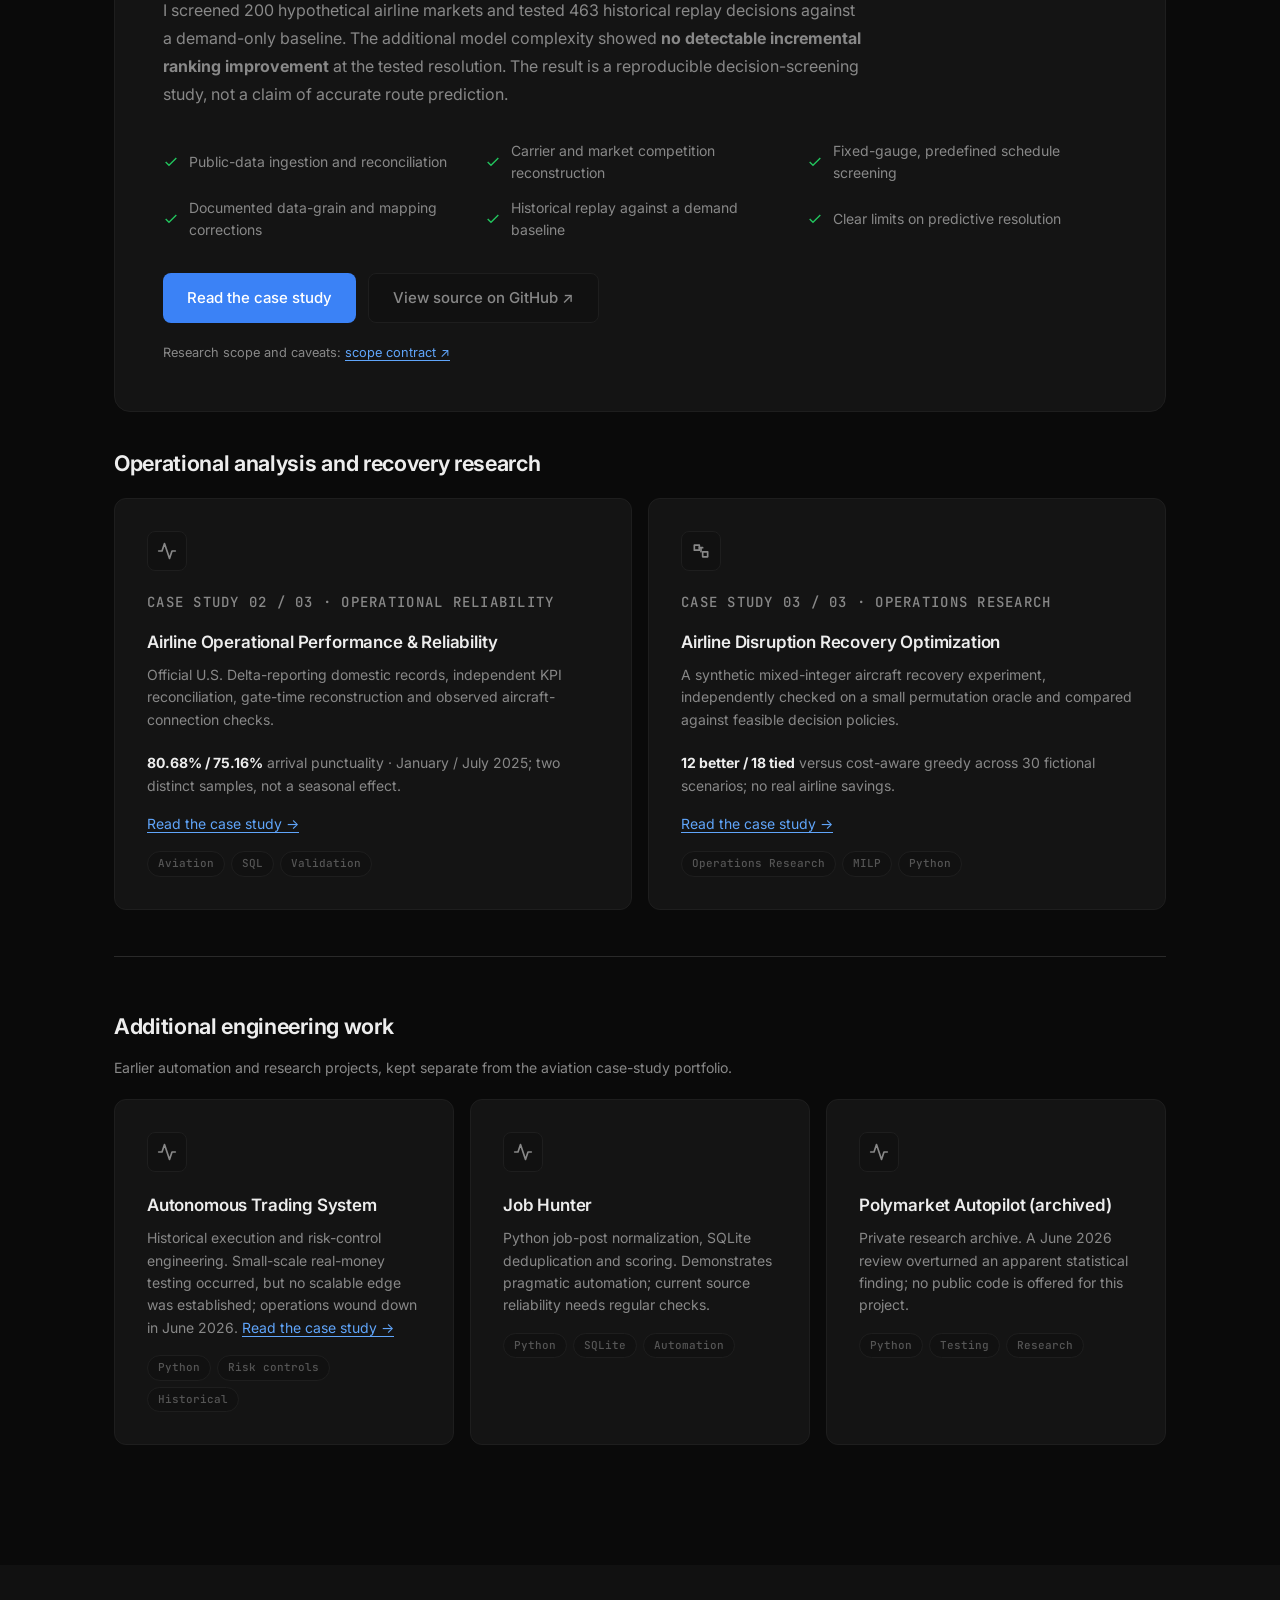
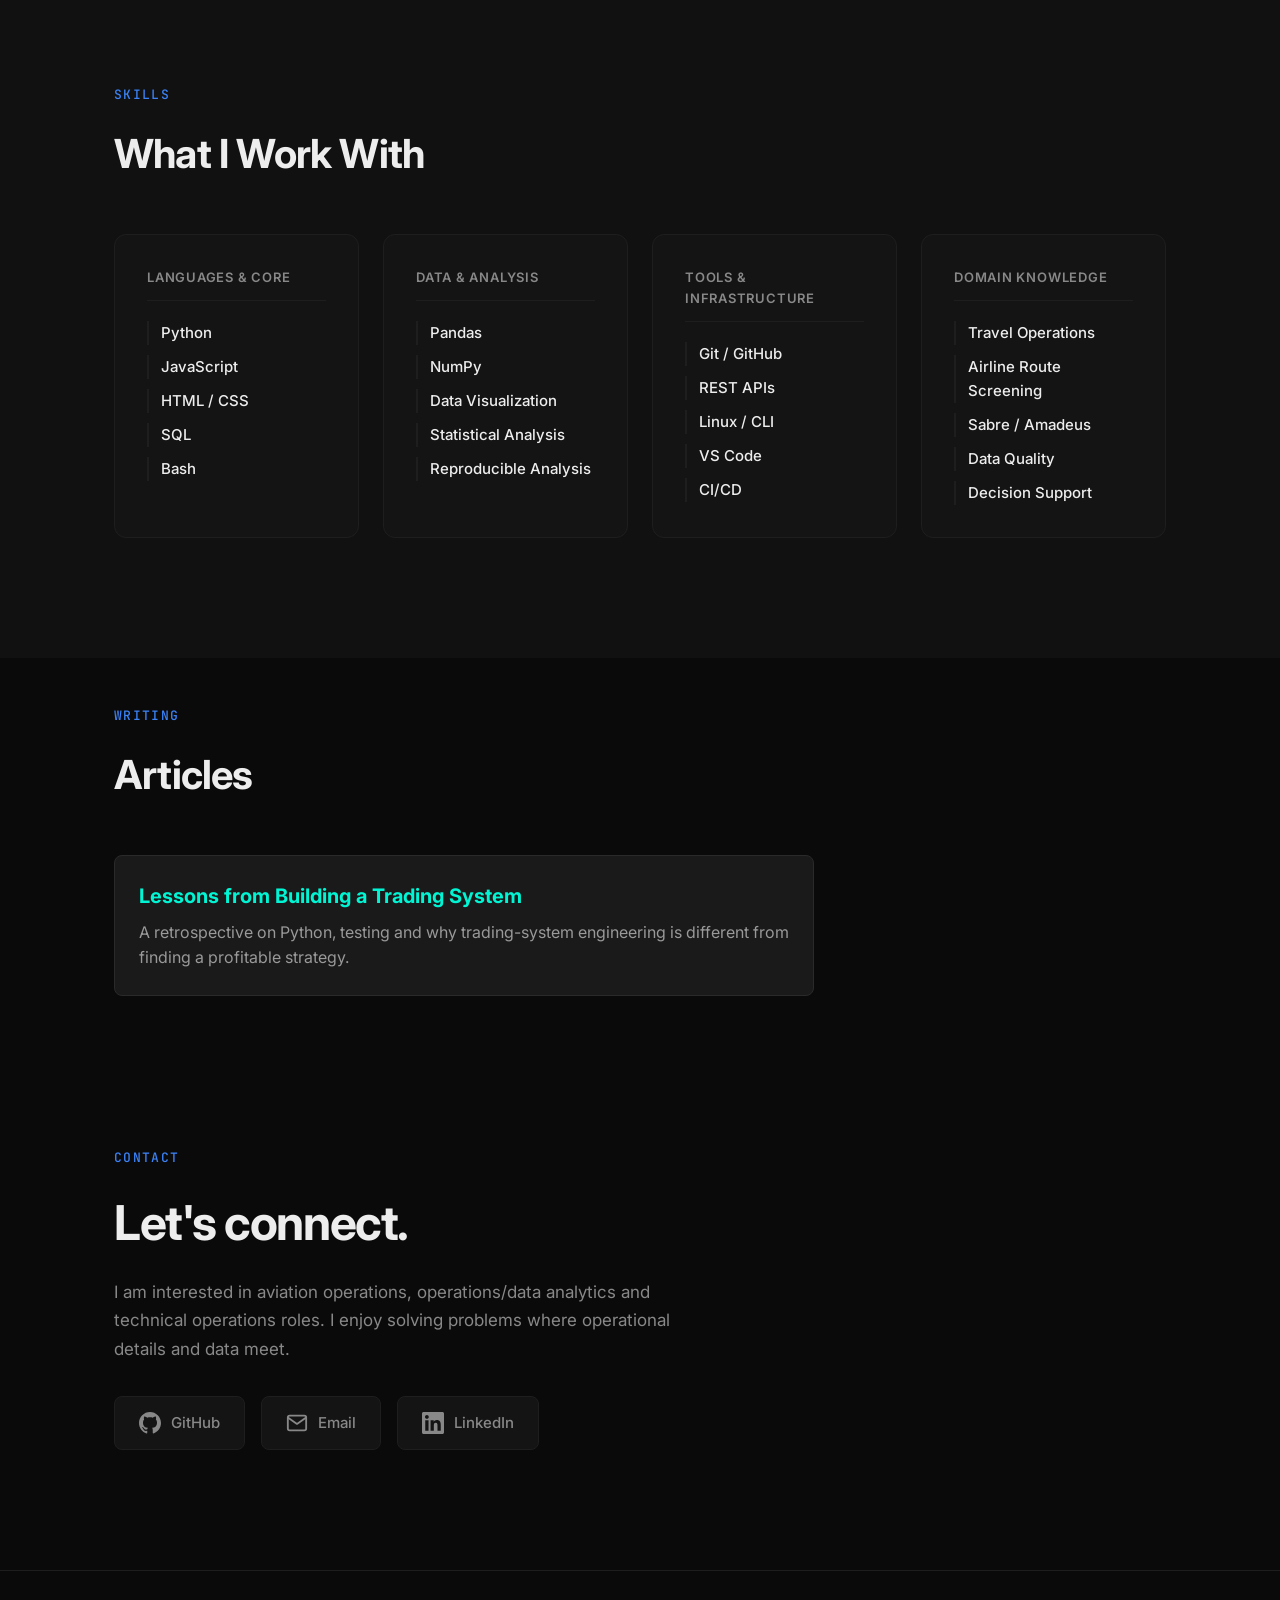
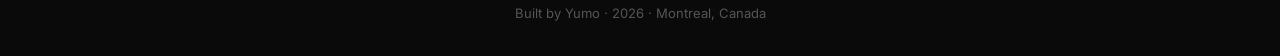
==== commit cd0413f5: "qa: browser viewport checks and accessible mobile menu state" ====
--- a/index.html
+++ b/index.html
@@ -34,7 +34,7 @@
 <a href="#skills">Skills</a>
 <a href="#contact">Contact</a>
 </div>
-<button aria-label="Menu" class="mobile-menu-btn" id="mobile-menu-btn">
+<button aria-label="Menu" aria-controls="mobile-menu" aria-expanded="false" class="mobile-menu-btn" id="mobile-menu-btn">
 <span></span><span></span><span></span>
 </button>
 </div>
